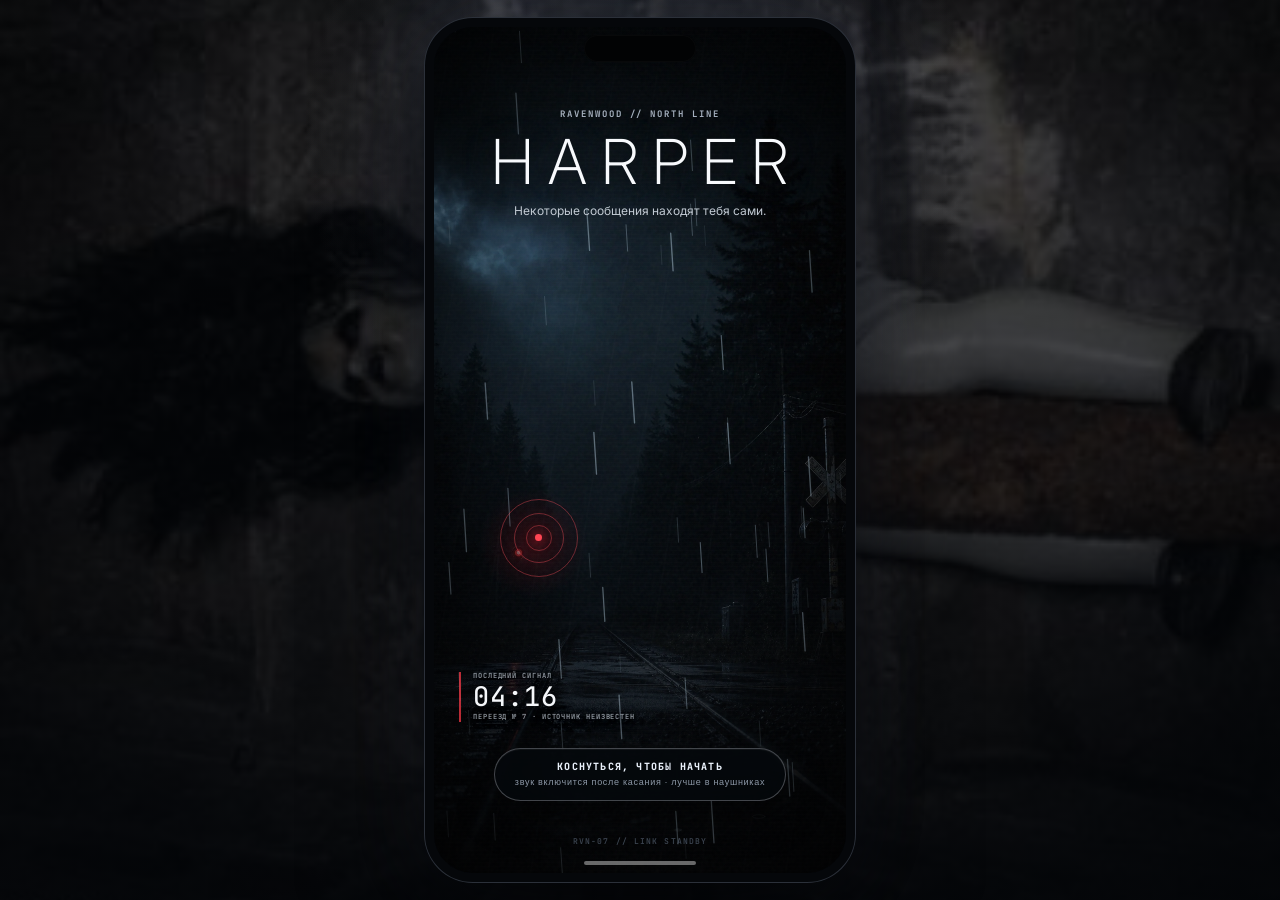
==== index.html @ 00c95c2e "Move police interview into chat" ====
﻿<!DOCTYPE html>
<html lang="ru">
<head>
    <meta charset="UTF-8">
    <meta name="viewport" content="width=device-width, initial-scale=1.0, maximum-scale=1.0, user-scalable=no, viewport-fit=cover">
    <meta name="apple-mobile-web-app-capable" content="yes">
    <meta name="apple-mobile-web-app-status-bar-style" content="black-translucent">
    <meta name="apple-mobile-web-app-title" content="HARPER">
    <meta name="theme-color" content="#0a0a0f">
    <meta name="description" content="HARPER — телефонный детективный триллер о номере пропавшей девушки, закрытой компании друзей и городе, где слухи расходятся быстрее фактов.">
    <title>HARPER</title>
    <link rel="icon" type="image/svg+xml" href="src/assets/icons/lucide/message-circle.svg">
    <link rel="manifest" href="manifest.webmanifest?v=123">
    <link rel="preconnect" href="https://fonts.googleapis.com">
    <link rel="preconnect" href="https://fonts.gstatic.com" crossorigin>
    <link href="https://fonts.googleapis.com/css2?family=Inter:wght@300;400;500;600;700;800;900&family=JetBrains+Mono:wght@400;700&display=swap" rel="stylesheet">
    <link rel="stylesheet" href="index.css?v=144">
</head>
<body>
    <div id="app">
        <!-- Phone frame -->
        <div id="phone-frame">
            <!-- Status bar -->
            <div id="status-bar">
                <span id="status-time">21:37</span>
                <div id="status-icons">
                    <img class="status-icon" src="src/assets/icons/lucide/wifi.svg" alt="" aria-hidden="true" />
                    <img class="status-icon" src="src/assets/icons/lucide/battery-medium.svg" alt="" aria-hidden="true" />
                    <span id="status-battery">87%</span>
                </div>
            </div>

            <!-- Screen container -->
            <div id="screen-container">
                <!-- Screens will be dynamically injected here -->
            </div>

            <!-- Notification toast -->
            <div id="notification-toast" class="hidden">
                <div class="notif-icon" aria-hidden="true"><img src="src/assets/icons/lucide/message-circle.svg" alt="" /></div>
                <div class="notif-content">
                    <div class="notif-title"></div>
                    <div class="notif-text"></div>
                </div>
            </div>
        </div>
    </div>

    <!-- Glitch overlay -->
    <div id="glitch-overlay" class="hidden"></div>

    <script>
        window.setTimeout(function () {
            var container = document.getElementById('screen-container');
            if (!container || document.documentElement.dataset.harperReady === 'true' || container.children.length > 0) return;

            container.innerHTML = '<div class="boot-error"><div class="boot-error-card"><div class="boot-error-mark">!</div><strong>Игра не запустилась</strong><p>Не открывай index.html двойным кликом. Запусти файл START_GAME.cmd — он откроет игру правильно.</p></div></div>';
        }, 3500);
    </script>
    <script type="module" src="main.js?v=149"></script>
</body>
</html>
---- index.css ----
/* ============================================
   AMNESIA — Design System & Global Styles
   ============================================ */

/* --- CSS Custom Properties (Design Tokens) --- */
:root {
    /* Core Colors */
    --bg-primary: #050608;
    --bg-secondary: #0b0d10;
    --bg-tertiary: #12161b;
    --bg-card: #15191f;
    --bg-card-hover: #1d242c;
    --bg-input: #101419;

    /* Text */
    --text-primary: #e8e8f0;
    --text-secondary: #9aa3ad;
    --text-muted: #5f6873;
    --text-accent: #d4dae0;

    /* Accent Colors */
    --accent-blue: #2f8cff;
    --accent-blue-dim: #1f5fae;
    --accent-purple: #7c6df2;
    --accent-purple-dim: #5147a3;
    --accent-red: #e04545;
    --accent-red-dim: #9e2727;
    --accent-green: #1fbf75;
    --accent-amber: #d9a441;
    --accent-cyan: #1ea7a3;

    /* Message Bubbles */
    --bubble-incoming: #1a2027;
    --bubble-outgoing: #1e5aa8;
    --bubble-system: rgba(255,255,255,0.04);

    /* Shadows & Effects */
    --shadow-sm: 0 2px 8px rgba(0,0,0,0.3);
    --shadow-md: 0 4px 16px rgba(0,0,0,0.4);
    --shadow-lg: 0 8px 32px rgba(0,0,0,0.5);
    --shadow-glow-blue: 0 0 20px rgba(74,158,255,0.15);
    --shadow-glow-red: 0 0 20px rgba(239,68,68,0.2);
    --shadow-glow-purple: 0 0 20px rgba(139,92,246,0.15);

    /* Borders */
    --border-subtle: rgba(255,255,255,0.06);
    --border-medium: rgba(255,255,255,0.1);
    --border-accent: rgba(74,158,255,0.3);

    /* Radii */
    --radius-xs: 6px;
    --radius-sm: 10px;
    --radius-md: 14px;
    --radius-lg: 20px;
    --radius-xl: 28px;
    --radius-full: 50%;

    /* Typography */
    --font-main: 'Inter', -apple-system, BlinkMacSystemFont, sans-serif;
    --font-mono: 'JetBrains Mono', monospace;

    /* Spacing */
    --space-xs: 4px;
    --space-sm: 8px;
    --space-md: 12px;
    --space-lg: 16px;
    --space-xl: 24px;
    --space-2xl: 32px;
    --space-3xl: 48px;

    /* Transitions */
    --ease-out: cubic-bezier(0.16, 1, 0.3, 1);
    --ease-in-out: cubic-bezier(0.45, 0, 0.55, 1);
    --ease-spring: cubic-bezier(0.34, 1.56, 0.64, 1);
    --duration-fast: 150ms;
    --duration-normal: 250ms;
    --duration-slow: 400ms;

    /* Z-index layers */
    --z-base: 1;
    --z-dropdown: 10;
    --z-sticky: 20;
    --z-overlay: 50;
    --z-modal: 100;
    --z-notification: 200;
    --z-glitch: 999;
}

/* RavenFeed — living city feed */
.ravenfeed-app { background:#070a10; color:#edf2f8; min-height:100%; }
.rf-header { position:sticky; top:0; z-index:8; display:flex; align-items:center; gap:12px; min-height:104px; padding:42px 16px 12px; background:rgba(7,10,16,.94); backdrop-filter:blur(20px); border-bottom:1px solid #1b2230; }
.rf-round { width:42px; height:42px; display:grid; place-items:center; border:1px solid #252e3d; border-radius:50%; background:#111722; padding:11px; }
.rf-round img { width:100%; height:100%; }
.rf-brand { flex:1; display:flex; flex-direction:column; line-height:1.08; }
.rf-brand strong { font-size:22px; letter-spacing:-.5px; color:#f5f7fb; }
.rf-brand span { margin-top:4px; font-size:11px; color:#778296; letter-spacing:.08em; text-transform:uppercase; }
.rf-tabs { position:sticky; top:104px; z-index:7; display:grid; grid-template-columns:repeat(3,1fr); background:#080c13; border-bottom:1px solid #1b2230; }
.rf-tabs button { position:relative; padding:14px 6px 13px; border:0; background:transparent; color:#707b8d; font:700 12px/1 inherit; }
.rf-tabs button.active { color:#f0f4fa; }
.rf-tabs button.active::after { content:""; position:absolute; left:22%; right:22%; bottom:0; height:2px; border-radius:2px; background:#668cff; box-shadow:0 0 14px rgba(102,140,255,.6); }
.rf-feed { display:block!important; padding:0 0 38px!important; background:#070a10!important; }
.rf-post { margin:0!important; padding:17px 0 18px!important; border:0!important; border-bottom:1px solid #19202c!important; border-radius:0!important; background:#0a0e15!important; box-shadow:none!important; overflow:hidden; animation:rfPostIn .42s cubic-bezier(.2,.75,.25,1) both; }
.rf-post.is-danger { background:linear-gradient(180deg,rgba(76,15,25,.34),#0a0e15 110px)!important; border-top:1px solid rgba(255,66,91,.42)!important; }
.rf-post-head { padding:0 17px!important; display:grid!important; grid-template-columns:44px 1fr 34px; align-items:center; gap:11px!important; }
.rf-post-head .social-avatar { width:44px!important; height:44px!important; margin:0; padding:0; border:1px solid #344158; border-radius:50%; overflow:hidden; background:#151c27; color:#fff; font-weight:800; }
.rf-post-head .social-avatar img { width:100%; height:100%; object-fit:cover; }
.rf-post-head strong { display:block; color:#eff3f9!important; font-size:14px!important; }
.rf-post-head small { display:block; margin-top:3px; color:#758196!important; font-size:11px!important; }
.rf-more { width:34px; height:34px; padding:8px; border:0; border-radius:50%; background:transparent; opacity:.65; }
.rf-copy { margin:13px 17px 14px!important; color:#d9dfe9!important; font-size:14px!important; font-weight:520!important; line-height:1.48!important; }
.rf-media { position:relative; width:100%; aspect-ratio:4/3; background:linear-gradient(135deg,#121925,#080b10); overflow:hidden; }
.rf-media>img { display:block; width:100%; height:100%; object-fit:cover; }
.rf-media.missing .rf-photo-fallback,.rf-media:not(:has(>img)) .rf-photo-fallback { display:flex; }
.rf-photo-fallback { position:absolute; inset:0; display:none; flex-direction:column; align-items:center; justify-content:center; gap:13px; color:#78859a; font:700 11px/1 inherit; letter-spacing:.08em; }
.rf-photo-fallback img { width:58px; filter:invert(1); opacity:.25; }
.rf-player-media { aspect-ratio:1/1; border-top:1px solid rgba(255,81,101,.2); border-bottom:1px solid rgba(255,81,101,.2); }
.rf-player-media::after { content:"ПОЛУЧЕНО С УСТРОЙСТВА"; position:absolute; left:12px; bottom:12px; padding:7px 9px; border-radius:5px; background:rgba(7,9,13,.78); color:#ff7386; font:800 9px/1 inherit; letter-spacing:.12em; }
.rf-actions { display:flex; align-items:center; gap:18px; padding:13px 17px 5px; color:#8390a4; }
.rf-actions button,.rf-actions span { display:flex; align-items:center; gap:6px; min-width:28px; border:0; padding:0; background:transparent; color:inherit; font-size:11px; }
.rf-actions img { width:20px; height:20px; opacity:.84; }
.rf-like.liked { color:#ff536d; }
.rf-like.liked img { filter:brightness(0) saturate(100%) invert(47%) sepia(95%) saturate(2341%) hue-rotate(321deg) brightness(103%); }
.rf-comments { padding:7px 17px 0!important; display:grid; gap:11px; }
.rf-comment { display:grid; grid-template-columns:29px minmax(0,1fr); gap:9px; align-items:start; font-size:12px; line-height:1.38; color:#b8c0cd; }
.rf-comment-avatar { width:29px; height:29px; overflow:hidden; display:grid; place-items:center; border:1px solid #283244; border-radius:50%; padding:0; background:#151d29; color:#dbe5f7; font:800 11px/1 inherit; }
.rf-comment-avatar img { width:100%; height:100%; display:block; object-fit:cover; }
.rf-comment p { min-width:0; margin:1px 0 0; }
.rf-comment-author { margin:0 6px 0 0; border:0; padding:0; background:transparent; color:#91a9e9; font:800 12px/1.38 inherit; text-align:left; }
.rf-comment span { overflow-wrap:anywhere; }
.rf-people { padding:23px 16px 40px; }
.rf-people h2 { margin:0; font-size:22px; }
.rf-people>p { margin:7px 0 20px; color:#778397; font-size:12px; }
.rf-people-grid { display:grid; grid-template-columns:repeat(2,minmax(0,1fr)); gap:10px; }
.rf-people-grid>button { display:grid; grid-template-columns:50px 1fr; grid-template-rows:auto auto; gap:3px 10px; min-width:0; padding:12px; border:1px solid #202939; border-radius:16px; background:#0f151f; text-align:left; }
.rf-people-grid>button>span { grid-row:1/3; width:50px; height:50px; border-radius:50%; overflow:hidden; background:#1a2230; color:#fff; display:grid; place-items:center; font-weight:800; }
.rf-people-grid img { width:100%; height:100%; object-fit:cover; }
.rf-people-grid strong { align-self:end; overflow:hidden; text-overflow:ellipsis; white-space:nowrap; color:#eef2f8; font-size:12px; }
.rf-people-grid small { overflow:hidden; text-overflow:ellipsis; color:#758197; font-size:10px; }
.rf-people-grid.pulse { animation:rfPulse .45s ease; }
.rf-profile { min-height:100%; background:#070a10; color:#edf2f8; animation:rfPostIn .3s ease both; }
.rf-profile>header { position:sticky; top:0; z-index:3; display:flex; align-items:center; gap:12px; padding:12px 16px; background:rgba(7,10,16,.92); border-bottom:1px solid #1c2431; backdrop-filter:blur(18px); }
.rf-profile-hero { height:235px; background:#101621; overflow:hidden; }
.rf-profile-hero img { width:100%; height:100%; object-fit:cover; }
.rf-profile-card { position:relative; margin-top:-34px; padding:0 18px 20px; background:linear-gradient(180deg,transparent 0,#070a10 35px); }
.rf-profile-avatar { width:76px; height:76px; border:4px solid #070a10; border-radius:50%; background:#151d29; overflow:hidden; display:grid; place-items:center; }
.rf-profile-avatar img { width:100%; height:100%; object-fit:cover; }
.rf-profile-card h1 { margin:8px 0 2px; font-size:24px; }
.rf-profile-card>span { color:#7f8ba0; font-size:12px; }
.rf-profile-card p { margin:13px 0; color:#c5ccd7; line-height:1.45; font-size:13px; }
.rf-profile-card>div:last-child { color:#8290a4; font-size:11px; word-spacing:4px; }
.rf-profile-card b { color:#eef2f8; }
.rf-profile-grid { display:grid; grid-template-columns:repeat(3,1fr); gap:2px; border-top:1px solid #1b2330; }
.rf-profile-grid button { aspect-ratio:1/1; border:0; padding:0; background:#111721; overflow:hidden; }
.rf-profile-grid img { width:100%; height:100%; object-fit:cover; }
.phone-app-icon-social { background:linear-gradient(145deg,#171d2a,#0c1018)!important; border:1px solid #36435b!important; }
.phone-app-icon-social>img { opacity:1; filter:brightness(0) invert(1); }
@keyframes rfPostIn { from { opacity:0; transform:translateY(10px); } to { opacity:1; transform:none; } }
@keyframes rfPulse { 50% { transform:scale(.985); opacity:.75; } }

/* --- Reset & Base --- */
*, *::before, *::after {
    margin: 0;
    padding: 0;
    box-sizing: border-box;
}

html, body {
    width: 100%;
    height: 100%;
    overflow: hidden;
    font-family: var(--font-main);
    font-size: 15px;
    line-height: 1.5;
    color: var(--text-primary);
    background: #08080c;
    -webkit-font-smoothing: antialiased;
    -moz-osx-font-smoothing: grayscale;
    -webkit-tap-highlight-color: transparent;
    user-select: none;
    -webkit-user-select: none;
}

/* --- App Container --- */
#app {
    width: 100%;
    height: 100%;
    display: flex;
    align-items: center;
    justify-content: center;
    background:
        linear-gradient(180deg, rgba(2, 4, 6, 0.56), rgba(2, 3, 5, 0.92)),
        url("src/assets/hospital_room_dark.jpg") center/cover no-repeat;
    position: relative;
}

#app::before {
    content: '';
    position: absolute;
    inset: 0;
    background:
        linear-gradient(90deg, rgba(255,255,255,0.02) 1px, transparent 1px),
        linear-gradient(180deg, rgba(255,255,255,0.015) 1px, transparent 1px);
    background-size: 46px 46px;
    opacity: 0.35;
    pointer-events: none;
}

/* --- Phone Frame --- */
#phone-frame {
    width: 100%;
    height: 100%;
    max-width: 400px;
    max-height: 850px;
    background: #020304;
    position: relative;
    overflow: hidden;
    display: flex;
    flex-direction: column;
}

@media (min-width: 500px) {
    #phone-frame {
        border-radius: 44px;
        border: 12px solid #000;
        box-shadow: 
            0 0 0 2px #2a2a35,
            inset 0 0 0 1px rgba(255,255,255,0.1),
            0 30px 60px -10px rgba(0,0,0,0.8),
            0 50px 100px -20px rgba(0,0,0,0.6),
            0 0 55px rgba(31, 191, 117, 0.08);
        margin: 20px;
    }

    /* iPhone Notch */
    #phone-frame::before {
        content: '';
        position: absolute;
        top: 0;
        left: 50%;
        transform: translateX(-50%);
        width: 160px;
        height: 30px;
        background: #000;
        border-bottom-left-radius: 20px;
        border-bottom-right-radius: 20px;
        z-index: 1000;
    }

    /* Home Indicator */
    #phone-frame::after {
        content: '';
        position: absolute;
        bottom: 8px;
        left: 50%;
        transform: translateX(-50%);
        width: 130px;
        height: 5px;
        background: rgba(255,255,255,0.4);
        border-radius: 10px;
        z-index: 1000;
    }
}

/* --- Status Bar --- */
#status-bar {
    display: flex;
    align-items: center;
    justify-content: space-between;
    padding: 14px 28px 0;
    font-size: 14px;
    font-weight: 600;
    color: #fff;
    background: transparent;
    position: absolute;
    top: 0;
    left: 0;
    width: 100%;
    height: 44px;
    z-index: 2000; /* above notch */
}

#status-icons {
    display: flex;
    align-items: center;
    gap: 6px;
}

.status-icon {
    opacity: 0.85;
}

#status-battery {
    font-size: 12px;
    font-weight: 500;
    opacity: 0.85;
}

/* --- Screen Container --- */
#screen-container {
    flex: 1;
    position: relative;
    overflow: hidden;
}

/* --- Screen base class --- */
.screen {
    position: absolute;
    top: 0;
    left: 0;
    width: 100%;
    height: 100%;
    display: flex;
    flex-direction: column;
    opacity: 0;
    transform: translateX(20px);
    transition: opacity var(--duration-normal) var(--ease-out),
                transform var(--duration-normal) var(--ease-out);
    pointer-events: none;
    overflow: hidden;
}

.screen.active {
    opacity: 1;
    transform: translateX(0);
    pointer-events: auto;
}

.screen.exit-left {
    opacity: 0;
    transform: translateX(-40px);
}

/* ============================================
   LOCK SCREEN
   ============================================ */
.lock-screen {
    background: var(--bg-primary);
    align-items: center;
    justify-content: center;
    cursor: pointer;
}

.lock-time {
    font-size: 72px;
    font-weight: 200;
    letter-spacing: -3px;
    color: var(--text-primary);
    line-height: 1;
    text-shadow: 0 0 40px rgba(74,158,255,0.1);
}

.lock-date {
    font-size: 16px;
    font-weight: 400;
    color: var(--text-secondary);
    margin-top: var(--space-sm);
}

.lock-notifications {
    margin-top: var(--space-3xl);
    width: 85%;
    display: flex;
    flex-direction: column;
    gap: var(--space-md);
}

.lock-notif {
    background: rgba(255,255,255,0.06);
    backdrop-filter: blur(20px);
    -webkit-backdrop-filter: blur(20px);
    border-radius: var(--radius-md);
    padding: var(--space-md) var(--space-lg);
    border: 1px solid var(--border-subtle);
    animation: slideUp 0.5s var(--ease-spring) both;
}

.lock-notif-header {
    display: flex;
    align-items: center;
    gap: var(--space-sm);
    margin-bottom: var(--space-xs);
}

.lock-notif-app {
    font-size: 11px;
    font-weight: 600;
    text-transform: uppercase;
    letter-spacing: 0.5px;
    color: var(--accent-blue);
}

.lock-notif-time {
    font-size: 11px;
    color: var(--text-muted);
}

.lock-notif-title {
    font-size: 14px;
    font-weight: 600;
    color: var(--text-primary);
}

.lock-notif-body {
    font-size: 13px;
    color: var(--text-secondary);
    margin-top: 2px;
    display: -webkit-box;
    -webkit-line-clamp: 2;
    -webkit-box-orient: vertical;
    overflow: hidden;
}

.lock-swipe-hint {
    position: absolute;
    bottom: 40px;
    left: 0;
    right: 0;
    text-align: center;
    font-size: 13px;
    color: var(--text-muted);
    animation: pulse 2s ease-in-out infinite;
}

/* ============================================
   NAME INPUT SCREEN
   ============================================ */
.name-screen {
    background: var(--bg-primary);
    align-items: center;
    justify-content: center;
    padding: var(--space-xl);
}

.name-screen-content {
    width: 100%;
    max-width: 320px;
    text-align: center;
}

.name-screen-icon {
    width: 80px;
    height: 80px;
    border-radius: var(--radius-full);
    background: linear-gradient(135deg, var(--accent-blue), var(--accent-purple));
    display: flex;
    align-items: center;
    justify-content: center;
    font-size: 36px;
    margin: 0 auto var(--space-xl);
    box-shadow: var(--shadow-glow-blue);
    animation: floatGlow 3s ease-in-out infinite;
}

.name-screen-title {
    font-size: 22px;
    font-weight: 700;
    color: var(--text-primary);
    margin-bottom: var(--space-sm);
}

.name-screen-subtitle {
    font-size: 14px;
    color: var(--text-secondary);
    margin-bottom: var(--space-2xl);
    line-height: 1.6;
}

.name-input-wrapper {
    position: relative;
    margin-bottom: var(--space-xl);
}

.name-input {
    width: 100%;
    padding: 16px 20px;
    background: var(--bg-input);
    border: 2px solid var(--border-medium);
    border-radius: var(--radius-md);
    color: var(--text-primary);
    font-family: var(--font-main);
    font-size: 17px;
    font-weight: 500;
    text-align: center;
    outline: none;
    transition: border-color var(--duration-normal) var(--ease-out),
                box-shadow var(--duration-normal) var(--ease-out);
}

.name-input:focus {
    border-color: var(--accent-blue);
    box-shadow: var(--shadow-glow-blue);
}

.name-input::placeholder {
    color: var(--text-muted);
    font-weight: 400;
}

.name-submit-btn {
    width: 100%;
    padding: 16px;
    background: linear-gradient(135deg, var(--accent-blue), var(--accent-purple));
    border: none;
    border-radius: var(--radius-md);
    color: #fff;
    font-family: var(--font-main);
    font-size: 16px;
    font-weight: 600;
    cursor: pointer;
    transition: transform var(--duration-fast) var(--ease-out),
                box-shadow var(--duration-normal) var(--ease-out);
    box-shadow: var(--shadow-md);
}

.name-submit-btn:hover {
    transform: translateY(-2px);
    box-shadow: var(--shadow-lg), var(--shadow-glow-blue);
}

.name-submit-btn:active {
    transform: translateY(0);
}

.name-submit-btn:disabled {
    opacity: 0.4;
    cursor: not-allowed;
    transform: none;
}

/* ============================================
   HOME SCREEN
   ============================================ */
.home-screen {
    background: var(--bg-primary);
    padding: 0;
}

.home-greeting {
    font-size: 26px;
    font-weight: 700;
    color: var(--text-primary);
    margin-bottom: var(--space-xs);
    padding: 0 var(--space-sm);
}

.home-date-display {
    font-size: 13px;
    color: var(--text-muted);
    padding: 0 var(--space-sm);
    margin-bottom: var(--space-2xl);
}

.home-shell {
    height: 100%;
    width: 100%;
    display: flex;
    flex-direction: column;
    position: relative;
    overflow: hidden;
    background:
        linear-gradient(145deg, #07161a 0%, #171325 38%, #211227 62%, #061012 100%);
}

.home-shell::before {
    content: '';
    position: absolute;
    inset: 0;
    background:
        linear-gradient(115deg, transparent 0%, rgba(31, 167, 163, 0.18) 24%, transparent 42%),
        linear-gradient(65deg, transparent 16%, rgba(124, 109, 242, 0.18) 46%, transparent 68%),
        linear-gradient(180deg, rgba(255,255,255,0.06), rgba(0,0,0,0.44));
    opacity: 0.72;
    pointer-events: none;
}

.home-shell::after {
    content: '';
    position: absolute;
    inset: 0;
    background: linear-gradient(90deg, rgba(255,255,255,0.035), transparent 16%, transparent 84%, rgba(0,0,0,0.28));
    pointer-events: none;
}

.home-top-spacer {
    height: 146px;
    flex: 0 0 auto;
    position: relative;
    z-index: 1;
}

/* iOS Styles */
.ios-status-bar {
    display: flex;
    justify-content: space-between;
    align-items: center;
    padding: 12px 24px;
    color: #fff;
    font-weight: 600;
    font-size: 14px;
    z-index: 100;
}

.ios-dock {
    display: flex;
    justify-content: space-around;
    align-items: center;
    background: rgba(255, 255, 255, 0.25);
    backdrop-filter: blur(20px);
    -webkit-backdrop-filter: blur(20px);
    margin: auto 16px 24px;
    border-radius: 32px;
    padding: 16px;
    box-shadow: 0 4px 30px rgba(0, 0, 0, 0.1);
    border: 1px solid rgba(255, 255, 255, 0.1);
}

.ios-dock .app-icon-wrapper {
    gap: 0;
}

.ios-dock .app-icon-label {
    display: none;
}

.home-apps-grid {
    display: grid;
    grid-template-columns: repeat(4, minmax(0, 1fr));
    column-gap: 10px;
    row-gap: 22px;
    padding: 0 14px;
    flex-shrink: 0;
    position: relative;
    z-index: 1;
}

.phone-app {
    display: flex;
    flex-direction: column;
    align-items: center;
    justify-content: flex-start;
    gap: 7px;
    min-width: 0;
    min-height: 83px;
    padding: 0;
    border: 0;
    background: transparent;
    color: #fff;
    font-family: var(--font-main);
    cursor: pointer;
    transition: transform var(--duration-fast) var(--ease-spring);
}

.phone-app:active {
    transform: scale(0.92);
}

.phone-app-muted {
    cursor: default;
}

.phone-app-muted:active {
    transform: none;
}

.phone-app-icon {
    width: 58px;
    height: 58px;
    border-radius: 16px;
    display: flex;
    align-items: center;
    justify-content: center;
    position: relative;
    box-shadow:
        0 12px 24px rgba(0,0,0,0.32),
        inset 0 1px 0 rgba(255,255,255,0.24),
        inset 0 -1px 0 rgba(0,0,0,0.18);
    transition: transform 0.2s;
    overflow: visible;
}

.phone-app-icon svg {
    width: 38px;
    height: 38px;
    display: block;
    filter: drop-shadow(0 2px 3px rgba(0,0,0,0.16));
}

.phone-app-icon-messenger {
    background: linear-gradient(145deg, #1fbf75 0%, #0d7d69 100%);
}

.phone-app-icon-contacts {
    background: linear-gradient(145deg, #7c6df2 0%, #39427a 100%);
}

.phone-app-icon-notes {
    background: linear-gradient(145deg, #f4c84f 0%, #9b7226 100%);
}

.phone-app-icon-gallery {
    background: linear-gradient(145deg, #2f8cff 0%, #1ea7a3 48%, #7c6df2 100%);
}

.phone-app-icon-calendar {
    background: linear-gradient(145deg, #f4f5f8 0%, #cfd5df 100%);
}

.phone-app-icon-weather {
    background: linear-gradient(145deg, #4aa7ff 0%, #2450a8 100%);
}

.phone-app-icon-clock {
    background: linear-gradient(145deg, #0c0d11 0%, #2a3039 100%);
}

.phone-app-icon-settings {
    background: linear-gradient(145deg, #59616d 0%, #252b34 100%);
}

.phone-app-icon-map {
    background: linear-gradient(145deg, #26a269 0%, #155e75 100%);
}

.phone-app-icon-clues {
    background: linear-gradient(145deg, #f97316 0%, #7f1d1d 100%);
}

.phone-app-icon-browser {
    background: linear-gradient(145deg, #38bdf8 0%, #1d4ed8 100%);
}

.phone-app-icon-social {
    background: linear-gradient(145deg, #ec4899 0%, #7c3aed 100%);
}

.phone-app-icon-liza-phone {
    background: linear-gradient(145deg, #fb7185 0%, #111827 100%);
}

.phone-app-label {
    width: 100%;
    min-width: 0;
    color: #fff;
    font-size: 11px;
    line-height: 1.15;
    font-weight: 650;
    letter-spacing: 0;
    text-align: center;
    text-shadow: 0 1px 4px rgba(0,0,0,0.85);
    white-space: nowrap;
    overflow: hidden;
    text-overflow: ellipsis;
}

.phone-app-badge {
    position: absolute;
    top: -7px;
    right: -7px;
    min-width: 20px;
    height: 20px;
    padding: 0 6px;
    border-radius: 999px;
    background: linear-gradient(180deg, #ff4a4a, #d91f2f);
    color: #fff;
    border: 2px solid rgba(7, 9, 12, 0.92);
    box-shadow: 0 4px 10px rgba(0,0,0,0.34);
    display: flex;
    align-items: center;
    justify-content: center;
    font-size: 11px;
    line-height: 1;
    font-weight: 800;
    font-family: var(--font-main);
    animation: badgePulse 2s ease-in-out infinite;
}

.home-bottom-hint {
    flex: 1;
    min-height: 22px;
    position: relative;
    z-index: 1;
}

.app-icon-wrapper {
    display: flex;
    flex-direction: column;
    align-items: center;
    gap: 8px;
    cursor: pointer;
    transition: transform var(--duration-fast) var(--ease-spring);
}

.app-icon-wrapper:active {
    transform: scale(0.92);
}

.app-icon {
    width: 62px;
    height: 62px;
    border-radius: 22.5%; /* squircle */
    display: flex;
    align-items: center;
    justify-content: center;
    font-size: 32px;
    position: relative;
    box-shadow: 0 2px 10px rgba(0,0,0,0.15);
    transition: transform 0.2s;
    overflow: hidden;
    background: #fff;
}

.app-icon img {
    width: 100%;
    height: 100%;
    border-radius: 22.5%;
    object-fit: cover;
    transform: scale(1.1); /* scale down slightly to not crop too much */
}

.app-label {
    font-size: 11px;
    color: #fff;
    font-weight: 500;
    margin-top: 4px;
    text-shadow: 0 1px 2px rgba(0,0,0,0.5);
    white-space: nowrap;
}

.app-icon:hover {
    box-shadow: 0 6px 16px rgba(0,0,0,0.4), inset 0 1px 1px rgba(255,255,255,0.3);
    transform: translateY(-2px);
}

.app-icon.messenger {
    background: linear-gradient(135deg, #00c6ff, #0072ff);
}

.app-icon.gallery {
    background: linear-gradient(135deg, #fceabb, #f8b500);
}

.app-icon.notes {
    background: linear-gradient(135deg, #fdfbfb, #ebedee);
    color: #333;
}

.app-icon.contacts {
    background: linear-gradient(135deg, #d4fc79, #96e6a1);
}

.app-badge {
    position: absolute;
    top: -6px;
    right: -6px;
    min-width: 24px;
    height: 24px;
    background: #ff3b30;
    border-radius: 50%;
    font-size: 13px;
    font-weight: 600;
    color: #fff;
    display: flex;
    align-items: center;
    justify-content: center;
    padding: 0 6px;
    border: 2px solid rgba(255,255,255,0.2);
    box-shadow: 0 2px 5px rgba(0,0,0,0.5);
    animation: badgePulse 2s ease-in-out infinite;
}

.app-icon-label {
    font-size: 12px;
    font-weight: 500;
    color: #fff;
    text-shadow: 0 1px 2px rgba(0,0,0,0.8);
}

/* ============================================
   MESSENGER — CHAT LIST
   ============================================ */
.messenger-screen {
    background: var(--bg-primary);
}

.messenger-header {
    display: flex;
    align-items: center;
    justify-content: space-between;
    padding: var(--space-lg) var(--space-xl);
    border-bottom: 1px solid var(--border-subtle);
    flex-shrink: 0;
}

.messenger-title {
    font-size: 22px;
    font-weight: 700;
}

.messenger-back-btn {
    width: 36px;
    height: 36px;
    border: none;
    background: rgba(255,255,255,0.06);
    border-radius: var(--radius-full);
    color: var(--text-primary);
    font-size: 18px;
    cursor: pointer;
    display: flex;
    align-items: center;
    justify-content: center;
    transition: background var(--duration-fast);
}

.messenger-back-btn:hover {
    background: rgba(255,255,255,0.1);
}

.chat-list {
    flex: 1;
    overflow-y: auto;
    padding: var(--space-sm) 0;
    -webkit-overflow-scrolling: touch;
}

.chat-list-item {
    display: flex;
    align-items: center;
    gap: var(--space-md);
    padding: var(--space-md) var(--space-xl);
    cursor: pointer;
    transition: background var(--duration-fast);
    position: relative;
}

.chat-list-item:hover {
    background: rgba(255,255,255,0.03);
}

.chat-list-item:active {
    background: rgba(255,255,255,0.06);
}

.chat-list-item.unread {
    background: rgba(74,158,255,0.04);
}

.chat-avatar {
    width: 50px;
    height: 50px;
    border-radius: var(--radius-full);
    display: flex;
    align-items: center;
    justify-content: center;
    font-size: 20px;
    font-weight: 700;
    color: #fff;
    flex-shrink: 0;
    position: relative;
}

.chat-avatar.group {
    font-size: 22px;
}

.chat-avatar-online {
    position: absolute;
    bottom: 1px;
    right: 1px;
    width: 12px;
    height: 12px;
    background: var(--accent-green);
    border-radius: var(--radius-full);
    border: 2px solid var(--bg-primary);
}

.chat-info {
    flex: 1;
    min-width: 0;
}

.chat-info-top {
    display: flex;
    align-items: center;
    justify-content: space-between;
    margin-bottom: 2px;
}

.chat-name {
    font-size: 15px;
    font-weight: 600;
    color: var(--text-primary);
}

.chat-time {
    font-size: 12px;
    color: var(--text-muted);
    flex-shrink: 0;
}

.chat-preview {
    font-size: 13px;
    color: var(--text-secondary);
    white-space: nowrap;
    overflow: hidden;
    text-overflow: ellipsis;
}

.chat-unread-badge {
    min-width: 22px;
    height: 22px;
    background: var(--accent-blue);
    border-radius: var(--radius-full);
    font-size: 12px;
    font-weight: 700;
    color: #fff;
    display: flex;
    align-items: center;
    justify-content: center;
    padding: 0 6px;
    flex-shrink: 0;
}

/* ============================================
   MESSENGER — CHAT VIEW
   ============================================ */
.chat-screen {
    background: var(--bg-secondary);
}

.chat-header {
    display: flex;
    align-items: center;
    gap: var(--space-md);
    padding: 40px var(--space-lg) var(--space-md) var(--space-lg);
    background: rgba(5, 6, 8, 0.88);
    backdrop-filter: blur(18px);
    -webkit-backdrop-filter: blur(18px);
    border-bottom: 1px solid var(--border-subtle);
    flex-shrink: 0;
    position: relative;
    z-index: 10;
}

.chat-header-back {
    width: 32px;
    height: 32px;
    border: none;
    background: none;
    color: var(--accent-blue);
    font-size: 20px;
    cursor: pointer;
    display: flex;
    align-items: center;
    justify-content: center;
    padding: 0;
    flex-shrink: 0;
}

.chat-header-avatar {
    width: 38px;
    height: 38px;
    border-radius: var(--radius-full);
    display: flex;
    align-items: center;
    justify-content: center;
    font-size: 16px;
    font-weight: 700;
    color: #fff;
    flex-shrink: 0;
}

.chat-header-info {
    flex: 1;
    min-width: 0;
}

.chat-header-name {
    font-size: 15px;
    font-weight: 600;
    color: var(--text-primary);
}

.chat-header-status {
    font-size: 12px;
    color: var(--text-secondary);
}

.chat-header-status.online {
    color: var(--accent-green);
}

.chat-messages {
    flex: 1;
    overflow-y: auto;
    padding: var(--space-lg) var(--space-md);
    display: flex;
    flex-direction: column;
    gap: 6px;
    -webkit-overflow-scrolling: touch;
    background:
        linear-gradient(180deg, rgba(13, 18, 22, 0.94), rgba(4, 5, 7, 0.98)),
        radial-gradient(circle at 12% 6%, rgba(31, 191, 117, 0.05), transparent 30%);
}

/* Message bubbles */
.message-wrapper {
    display: flex;
    align-items: flex-end;
    gap: var(--space-sm);
    max-width: 86%;
    animation: messageAppear 0.35s var(--ease-spring) both;
}

.message-wrapper.incoming {
    align-self: flex-start;
}

.message-wrapper.outgoing {
    align-self: flex-end;
    flex-direction: row-reverse;
}

.message-avatar-small {
    width: 26px;
    height: 26px;
    border-radius: var(--radius-full);
    display: flex;
    align-items: center;
    justify-content: center;
    font-size: 11px;
    font-weight: 700;
    color: #fff;
    flex-shrink: 0;
}

.message-bubble {
    padding: 10px 13px;
    border-radius: 18px;
    position: relative;
    word-wrap: break-word;
    overflow-wrap: break-word;
    box-shadow: 0 6px 20px rgba(0,0,0,0.18);
}

.message-wrapper.incoming .message-bubble {
    background: var(--bubble-incoming);
    border-bottom-left-radius: 5px;
    border: 1px solid rgba(255,255,255,0.035);
}

.message-wrapper.outgoing .message-bubble {
    background: linear-gradient(180deg, #2471cf, #1e5aa8);
    border-bottom-right-radius: 5px;
}

.message-sender {
    font-size: 12px;
    font-weight: 600;
    margin-bottom: 3px;
    display: block;
}

.message-text {
    font-size: 14px;
    line-height: 1.42;
    color: var(--text-primary);
}

.message-time-inline {
    font-size: 11px;
    color: rgba(232,232,240,0.45);
    margin-top: 4px;
    text-align: right;
}

.message-image {
    width: 100%;
    display: block;
    border-radius: 10px;
    margin-top: 8px;
    max-height: 260px;
    object-fit: contain;
    background: rgba(8, 12, 20, 0.16);
    border: 1px solid rgba(255,255,255,0.08);
    cursor: zoom-in;
}

.message-video-card {
    width: min(292px, 100%);
    overflow: hidden;
    border-radius: 14px;
    background: rgba(5, 9, 16, 0.5);
    border: 1px solid rgba(255,255,255,0.08);
}

.message-video-card.vertical {
    width: min(214px, 100%);
}

.message-video {
    display: block;
    width: 100%;
    aspect-ratio: 16 / 9;
    object-fit: cover;
    background: #050912;
}

.message-video.vertical {
    aspect-ratio: 9 / 16;
    max-height: 330px;
}

.message-video-meta {
    display: flex;
    align-items: center;
    justify-content: space-between;
    gap: 10px;
    padding: 8px 10px 9px;
    color: rgba(244, 247, 255, 0.9);
    font-size: 12px;
    line-height: 1.2;
}

.message-video-meta span {
    min-width: 0;
    overflow: hidden;
    text-overflow: ellipsis;
    white-space: nowrap;
    font-weight: 850;
}

.message-video-meta strong {
    color: rgba(244, 247, 255, 0.62);
    font-size: 11px;
    font-weight: 800;
}

.message-video-analyze {
    display: none;
    width: calc(100% - 18px);
    margin: 0 9px 10px;
    border: 0;
    border-radius: 12px;
    padding: 10px 12px;
    background: rgba(255, 255, 255, 0.92);
    color: #273044;
    font: inherit;
    font-size: 12px;
    font-weight: 950;
    cursor: pointer;
}

.message-video-analyze.visible {
    display: block;
}

.message-caption {
    margin-top: 7px;
    font-size: 12px;
    line-height: 1.35;
    color: rgba(232,232,240,0.64);
}

.image-viewer-overlay {
    position: absolute;
    inset: 0;
    z-index: 90;
    display: flex;
    align-items: center;
    justify-content: center;
    padding: 24px 16px;
    background: rgba(4, 7, 13, 0.92);
    backdrop-filter: blur(12px);
    animation: fadeIn 180ms ease both;
}

.image-viewer-frame {
    width: 100%;
    max-height: 88%;
    display: flex;
    flex-direction: column;
    align-items: center;
    justify-content: center;
    gap: 12px;
}

.image-viewer-frame img {
    max-width: 100%;
    max-height: 78vh;
    object-fit: contain;
    border-radius: 16px;
    box-shadow: 0 22px 60px rgba(0, 0, 0, 0.46);
}

.image-viewer-caption {
    max-width: 92%;
    color: rgba(255,255,255,0.8);
    font-size: 13px;
    font-weight: 700;
    text-align: center;
}

.image-viewer-close {
    position: absolute;
    top: 20px;
    left: 18px;
    width: 44px;
    height: 44px;
    border: 0;
    border-radius: 50%;
    background: rgba(255,255,255,0.12);
    color: white;
    font-size: 30px;
    line-height: 1;
    display: grid;
    place-items: center;
}

.message-deleted {
    font-size: 13px;
    font-style: italic;
    color: rgba(232,232,240,0.48);
}

.message-type-deleted .message-bubble {
    background: rgba(255,255,255,0.055);
    border: 1px dashed rgba(255,255,255,0.16);
    box-shadow: none;
}

.message-voice {
    display: grid;
    grid-template-columns: 30px 1fr auto;
    align-items: center;
    gap: 9px;
    min-width: 190px;
}

.voice-play {
    width: 30px;
    height: 30px;
    border-radius: 50%;
    display: flex;
    align-items: center;
    justify-content: center;
    background: rgba(255,255,255,0.16);
    color: #fff;
    font-size: 12px;
    padding-left: 2px;
}

.voice-wave {
    display: flex;
    align-items: center;
    gap: 2px;
    height: 28px;
    overflow: hidden;
}

.voice-wave span {
    width: 3px;
    border-radius: 999px;
    background: rgba(232,232,240,0.62);
}

.voice-duration {
    font-size: 12px;
    color: rgba(232,232,240,0.58);
    font-variant-numeric: tabular-nums;
}

.message-transcript {
    margin-top: 8px;
    padding-top: 8px;
    border-top: 1px solid rgba(255,255,255,0.08);
    font-size: 12px;
    line-height: 1.42;
    color: rgba(232,232,240,0.66);
}

.message-call {
    display: flex;
    align-items: center;
    gap: 10px;
    min-width: 185px;
}

.call-icon {
    width: 32px;
    height: 32px;
    border-radius: 50%;
    display: flex;
    align-items: center;
    justify-content: center;
    background: rgba(239,68,68,0.18);
    color: #f87171;
}

.call-title,
.location-title,
.link-title {
    font-size: 14px;
    font-weight: 700;
    color: var(--text-primary);
}

.call-subtitle,
.location-subtitle,
.link-subtitle,
.location-meta,
.link-domain {
    font-size: 12px;
    line-height: 1.35;
    color: rgba(232,232,240,0.58);
}

.message-location,
.message-link {
    min-width: 210px;
}

.location-map {
    height: 90px;
    border-radius: 11px;
    margin-bottom: 9px;
    position: relative;
    overflow: hidden;
    background:
        linear-gradient(35deg, transparent 0 44%, rgba(255,255,255,0.18) 45% 47%, transparent 48% 100%),
        linear-gradient(125deg, transparent 0 54%, rgba(255,255,255,0.14) 55% 58%, transparent 59% 100%),
        radial-gradient(circle at 58% 44%, rgba(239,68,68,0.9) 0 5px, rgba(239,68,68,0.28) 6px 13px, transparent 14px),
        linear-gradient(135deg, #183025, #0d1b21 56%, #18202b);
    border: 1px solid rgba(255,255,255,0.08);
}

.location-map span {
    position: absolute;
    width: 10px;
    height: 10px;
    border-radius: 50%;
    left: 58%;
    top: 42%;
    transform: translate(-50%, -50%);
    background: #fff;
    box-shadow: 0 0 0 5px rgba(255,255,255,0.18);
}

.location-meta {
    margin-top: 4px;
    color: rgba(232,232,240,0.72);
}

.message-link {
    padding-left: 10px;
    border-left: 3px solid rgba(47,140,255,0.9);
}

.link-domain {
    margin-bottom: 5px;
    color: rgba(120,190,255,0.78);
    font-family: var(--font-mono);
}

/* System messages */
.message-system {
    text-align: center;
    font-size: 12px;
    color: var(--text-secondary);
    padding: 8px 16px;
    margin: 8px auto;
    background: rgba(255,255,255,0.045);
    border: 1px solid rgba(255,255,255,0.04);
    border-radius: 999px;
    animation: fadeIn 0.5s ease both;
}

/* Narrator messages */
.message-narrator {
    text-align: center;
    font-size: 13px;
    color: var(--text-secondary);
    font-style: italic;
    padding: 8px 22px;
    margin: 5px auto;
    max-width: 92%;
    animation: fadeIn 0.5s ease both;
}

/* Typing indicator */
.typing-indicator {
    display: flex;
    align-items: flex-end;
    gap: var(--space-sm);
    max-width: 82%;
    align-self: flex-start;
    animation: fadeIn 0.3s ease both;
}

.typing-bubble {
    background: var(--bubble-incoming);
    border-radius: var(--radius-lg);
    border-bottom-left-radius: var(--radius-xs);
    padding: 14px 18px;
    display: flex;
    gap: 4px;
    align-items: center;
}

.typing-dot {
    width: 7px;
    height: 7px;
    border-radius: var(--radius-full);
    background: var(--text-muted);
    animation: typingBounce 1.4s ease-in-out infinite;
}

.typing-dot:nth-child(2) {
    animation-delay: 0.15s;
}

.typing-dot:nth-child(3) {
    animation-delay: 0.3s;
}

/* --- Chat Input Area --- */
.chat-input-area {
    display: flex;
    align-items: center;
    padding: 10px 16px;
    background: rgba(5, 6, 8, 0.96);
    border-top: 1px solid var(--border-subtle);
    gap: 12px;
    flex-shrink: 0;
}

.chat-input-box {
    flex: 1;
    background: #11161c;
    border-radius: 24px;
    padding: 10px 16px;
    color: var(--text-muted);
    font-size: 15px;
    display: flex;
    align-items: center;
    border: 1px solid rgba(255,255,255,0.05);
}

.chat-input-attach {
    color: var(--text-muted);
    cursor: pointer;
    display: flex;
    align-items: center;
    justify-content: center;
}

.chat-input-emoji {
    color: var(--text-muted);
    cursor: pointer;
    display: flex;
    align-items: center;
    justify-content: center;
}

.chat-input-mic {
    width: 36px;
    height: 36px;
    border-radius: 50%;
    background: var(--accent-blue);
    display: flex;
    align-items: center;
    justify-content: center;
    flex-shrink: 0;
    cursor: pointer;
}

/* ============================================
   CHOICE PANEL
   ============================================ */
.choice-panel {
    padding: 14px;
    background: rgba(5, 6, 8, 0.97);
    backdrop-filter: blur(18px);
    -webkit-backdrop-filter: blur(18px);
    border-top: 1px solid var(--border-subtle);
    display: flex;
    flex-direction: column;
    gap: var(--space-sm);
    flex-shrink: 0;
    animation: choicePanelAppear 0.5s var(--ease-spring) both;
}

.choice-label {
    font-size: 12px;
    font-weight: 600;
    text-transform: uppercase;
    letter-spacing: 0.8px;
    color: var(--text-secondary);
    text-align: center;
    margin-bottom: var(--space-xs);
}

.choice-btn {
    width: 100%;
    min-height: 46px;
    padding: 12px 14px;
    background: #151b22;
    border: 1px solid rgba(255,255,255,0.08);
    border-radius: 13px;
    color: var(--text-primary);
    font-family: var(--font-main);
    font-size: 14px;
    font-weight: 500;
    cursor: pointer;
    text-align: left;
    transition: all var(--duration-fast) var(--ease-out);
    position: relative;
    overflow: hidden;
}

.choice-btn::before {
    content: '';
    position: absolute;
    left: 0;
    top: 0;
    bottom: 0;
    width: 3px;
    background: var(--accent-cyan);
    opacity: 0;
    transition: opacity var(--duration-fast);
}

.choice-btn:hover {
    background: var(--bg-card-hover);
    border-color: rgba(30, 167, 163, 0.45);
    transform: translateY(-1px);
}

.choice-btn:hover::before {
    opacity: 1;
}

.choice-btn:active {
    transform: scale(0.99);
}

.choice-btn.selected {
    background: var(--bubble-outgoing);
    border-color: var(--accent-blue);
    pointer-events: none;
}

/* ============================================
   CONTACTS SCREEN
   ============================================ */
.contacts-screen {
    background: var(--bg-primary);
}

.contacts-header {
    display: flex;
    align-items: center;
    justify-content: space-between;
    padding: 46px var(--space-xl) var(--space-md);
    border-bottom: 1px solid var(--border-subtle);
    flex-shrink: 0;
}

.contacts-title {
    font-size: 22px;
    font-weight: 700;
}

.contacts-list {
    flex: 1;
    overflow-y: auto;
    padding: var(--space-sm) 0;
}

.contact-item {
    display: flex;
    align-items: center;
    gap: var(--space-lg);
    padding: var(--space-lg) var(--space-xl);
    cursor: pointer;
    transition: background var(--duration-fast);
}

.contact-item:hover {
    background: rgba(255,255,255,0.03);
}

.contact-avatar-large {
    width: 52px;
    height: 52px;
    border-radius: var(--radius-full);
    display: flex;
    align-items: center;
    justify-content: center;
    font-size: 20px;
    font-weight: 700;
    color: #fff;
    flex-shrink: 0;
}

.contact-info {
    flex: 1;
}

.contact-name {
    font-size: 16px;
    font-weight: 600;
    color: var(--text-primary);
    margin-bottom: 2px;
}

.contact-status-text {
    font-size: 13px;
    color: var(--text-secondary);
}

.contact-loyalty-bar {
    width: 100%;
    height: 3px;
    background: rgba(255,255,255,0.06);
    border-radius: 2px;
    margin-top: var(--space-sm);
    overflow: hidden;
}

.contact-loyalty-fill {
    height: 100%;
    border-radius: 2px;
    transition: width 0.6s var(--ease-out), background 0.6s;
}

/* ============================================
   CONTACT PROFILE
   ============================================ */
.profile-screen {
    background: var(--bg-primary);
}

.profile-header-section {
    display: flex;
    flex-direction: column;
    align-items: center;
    padding: var(--space-2xl) var(--space-xl);
    position: relative;
}

.profile-back-btn {
    position: absolute;
    top: var(--space-lg);
    left: var(--space-lg);
    width: 36px;
    height: 36px;
    border: none;
    background: rgba(255,255,255,0.06);
    border-radius: var(--radius-full);
    color: var(--text-primary);
    font-size: 18px;
    cursor: pointer;
    display: flex;
    align-items: center;
    justify-content: center;
}

.profile-avatar-xl {
    width: 90px;
    height: 90px;
    border-radius: var(--radius-full);
    display: flex;
    align-items: center;
    justify-content: center;
    font-size: 36px;
    font-weight: 700;
    color: #fff;
    margin-bottom: var(--space-lg);
    box-shadow: var(--shadow-md);
}

.profile-name {
    font-size: 24px;
    font-weight: 700;
    color: var(--text-primary);
    margin-bottom: var(--space-xs);
}

.profile-status {
    font-size: 14px;
    color: var(--text-secondary);
}

.profile-loyalty-section {
    padding: var(--space-xl);
}

.profile-loyalty-label {
    display: flex;
    justify-content: space-between;
    align-items: center;
    margin-bottom: var(--space-sm);
}

.profile-loyalty-title {
    font-size: 13px;
    font-weight: 600;
    text-transform: uppercase;
    letter-spacing: 0.5px;
    color: var(--text-muted);
}

.profile-loyalty-value {
    font-size: 14px;
    font-weight: 700;
    font-family: var(--font-mono);
}

.profile-loyalty-bar-lg {
    width: 100%;
    height: 6px;
    background: rgba(255,255,255,0.06);
    border-radius: 3px;
    overflow: hidden;
}

.profile-loyalty-fill-lg {
    height: 100%;
    border-radius: 3px;
    transition: width 0.8s var(--ease-out), background 0.8s;
}

.profile-mood-text {
    padding: 12px 14px;
    background: rgba(255,255,255,0.04);
    border: 1px solid var(--border-subtle);
    border-radius: 12px;
    color: var(--text-secondary);
    font-size: 13px;
    line-height: 1.5;
}

.profile-info-section {
    padding: 0 var(--space-xl) var(--space-xl);
}

.profile-info-card {
    background: var(--bg-card);
    border-radius: var(--radius-md);
    padding: var(--space-lg);
    border: 1px solid var(--border-subtle);
}

.profile-info-item {
    padding: var(--space-md) 0;
    border-bottom: 1px solid var(--border-subtle);
}

.profile-info-item:last-child {
    border-bottom: none;
}

.profile-info-label {
    font-size: 12px;
    color: var(--text-muted);
    margin-bottom: 2px;
}

.profile-info-value {
    font-size: 14px;
    color: var(--text-primary);
    font-weight: 500;
}

/* ============================================
   GALLERY
   ============================================ */
.gallery-screen {
    background: var(--bg-primary);
}

.gallery-header {
    display: flex;
    align-items: center;
    justify-content: space-between;
    padding: 46px var(--space-xl) var(--space-md);
    border-bottom: 1px solid var(--border-subtle);
    flex-shrink: 0;
}

.gallery-title {
    font-size: 22px;
    font-weight: 700;
}

.gallery-grid {
    flex: 1;
    overflow-y: auto;
    display: grid;
    grid-template-columns: repeat(3, 1fr);
    gap: 2px;
    padding: 2px;
    align-content: start;
}

.gallery-item {
    aspect-ratio: 1;
    background: var(--bg-card);
    display: flex;
    align-items: center;
    justify-content: center;
    font-size: 32px;
    cursor: pointer;
    transition: opacity var(--duration-fast);
    position: relative;
    overflow: hidden;
}

.gallery-item:hover {
    opacity: 0.85;
}

.gallery-item.locked {
    filter: blur(6px) brightness(0.3);
    cursor: not-allowed;
}

.gallery-item .lock-icon {
    position: absolute;
    font-size: 20px;
    filter: none;
}

/* ============================================
   NOTES SCREEN
   ============================================ */
.notes-screen {
    background: var(--bg-primary);
}

.notes-header {
    display: flex;
    align-items: center;
    justify-content: space-between;
    padding: 46px var(--space-xl) var(--space-md);
    border-bottom: 1px solid var(--border-subtle);
    flex-shrink: 0;
}

.notes-title {
    font-size: 22px;
    font-weight: 700;
}

.notes-list {
    flex: 1;
    overflow-y: auto;
    padding: var(--space-lg);
    display: flex;
    flex-direction: column;
    gap: var(--space-md);
}

.note-card {
    background: var(--bg-card);
    border-radius: var(--radius-md);
    padding: var(--space-lg);
    border: 1px solid var(--border-subtle);
    animation: fadeIn 0.4s ease both;
}

.note-card-title {
    font-size: 15px;
    font-weight: 600;
    color: var(--text-primary);
    margin-bottom: var(--space-sm);
}

.note-card-text {
    font-size: 13px;
    color: var(--text-secondary);
    line-height: 1.6;
    white-space: pre-wrap;
}

.note-card-text.is-formatted {
    display: grid;
    gap: 12px;
    white-space: normal;
}

.note-card-text.is-formatted h3 {
    margin: 10px 0 0;
    color: #273044;
    font-size: 11px;
    font-weight: 950;
    letter-spacing: 0.12em;
    line-height: 1.25;
    text-transform: uppercase;
}

.note-card-text.is-formatted p {
    margin: 0;
}

.note-card-text.is-formatted ul {
    display: grid;
    gap: 7px;
    margin: 0;
    padding: 0;
    list-style: none;
}

.note-card-text.is-formatted li {
    position: relative;
    padding-left: 15px;
}

.note-card-text.is-formatted li::before {
    content: "";
    position: absolute;
    left: 0;
    top: 0.72em;
    width: 5px;
    height: 5px;
    border-radius: 50%;
    background: #6f7c98;
}

.note-card-time {
    font-size: 11px;
    color: var(--text-muted);
    margin-top: var(--space-sm);
}

.note-card.memory {
    border-left: 3px solid var(--accent-purple);
}

.note-card.clue {
    border-left: 3px solid var(--accent-red);
}

/* ============================================
   INVESTIGATION APPS
   ============================================ */
.map-screen,
.browser-screen,
.social-screen,
.clues-screen,
.lizaPhone-screen {
    background: var(--bg-primary);
}

.invest-app {
    height: 100%;
    display: flex;
    flex-direction: column;
    background:
        linear-gradient(180deg, rgba(12,14,18,0.96), rgba(4,5,7,0.99)),
        radial-gradient(circle at 20% 0%, rgba(30,167,163,0.08), transparent 34%);
    color: var(--text-primary);
}

.invest-header {
    display: flex;
    align-items: center;
    justify-content: space-between;
    padding: 46px var(--space-xl) var(--space-md);
    border-bottom: 1px solid var(--border-subtle);
    flex-shrink: 0;
}

.invest-header span {
    font-size: 21px;
    font-weight: 760;
}

.invest-body,
.social-feed,
.browser-results {
    flex: 1;
    overflow-y: auto;
    -webkit-overflow-scrolling: touch;
}

.invest-body {
    padding: 14px;
}

.city-map {
    height: 245px;
    position: relative;
    overflow: hidden;
    border-radius: 8px;
    border: 1px solid rgba(255,255,255,0.08);
    background:
        linear-gradient(120deg, rgba(31,191,117,0.2) 0 37%, transparent 38%),
        linear-gradient(35deg, transparent 0 42%, rgba(255,255,255,0.12) 43% 46%, transparent 47%),
        linear-gradient(145deg, #101a1f 0%, #151922 48%, #0b1014 100%);
    box-shadow: inset 0 0 40px rgba(0,0,0,0.38);
}

.map-road {
    position: absolute;
    border-radius: 999px;
    background: rgba(255,255,255,0.18);
}

.map-road.main {
    width: 92%;
    height: 9px;
    left: 5%;
    top: 58%;
    transform: rotate(-18deg);
}

.map-road.side {
    width: 58%;
    height: 7px;
    left: 22%;
    top: 35%;
    transform: rotate(36deg);
    opacity: 0.55;
}

.map-zone {
    position: absolute;
    font-size: 11px;
    color: rgba(232,232,240,0.46);
    text-transform: uppercase;
    letter-spacing: 0.7px;
}

.map-zone.forest {
    left: 16px;
    top: 16px;
}

.map-zone.town {
    right: 16px;
    bottom: 16px;
}

.map-pin {
    width: 26px;
    height: 26px;
    position: absolute;
    transform: translate(-50%, -50%);
    border: 0;
    border-radius: 50%;
    background: rgba(255,255,255,0.12);
    display: flex;
    align-items: center;
    justify-content: center;
    cursor: pointer;
}

.map-pin span {
    width: 12px;
    height: 12px;
    border-radius: 50%;
    background: #f87171;
    box-shadow: 0 0 0 5px rgba(248,113,113,0.2);
}

.map-pin.locked {
    opacity: 0.35;
    cursor: not-allowed;
}

.map-pin.locked span {
    background: #64748b;
    box-shadow: none;
}

.map-card,
.theory-panel,
.browser-result,
.social-post,
.clues-summary {
    border-radius: 8px;
    border: 1px solid rgba(255,255,255,0.08);
    background: rgba(255,255,255,0.055);
}

.map-card {
    margin: 12px 0;
    padding: 13px;
}

.map-card-kicker {
    color: var(--accent-cyan);
    font-size: 11px;
    font-weight: 700;
    text-transform: uppercase;
    letter-spacing: 0.8px;
    margin-bottom: 5px;
}

.map-card h3,
.browser-result h3,
.theory-title {
    font-size: 15px;
    line-height: 1.25;
    margin: 0 0 6px;
}

.map-card p,
.browser-result p,
.theory-panel p {
    color: var(--text-secondary);
    font-size: 13px;
    line-height: 1.55;
    margin: 0;
}

.invest-list {
    display: flex;
    flex-direction: column;
    gap: 8px;
}

.invest-list-row {
    width: 100%;
    min-height: 58px;
    display: flex;
    align-items: center;
    justify-content: space-between;
    gap: 10px;
    border: 1px solid rgba(255,255,255,0.08);
    border-radius: 8px;
    background: rgba(255,255,255,0.045);
    color: var(--text-primary);
    padding: 10px 12px;
    text-align: left;
}

.invest-list-row strong,
.invest-list-row small,
.invest-list-row em {
    display: block;
}

.invest-list-row small {
    color: var(--text-secondary);
    font-size: 12px;
    margin-top: 3px;
}

.invest-list-row em {
    color: rgba(232,232,240,0.5);
    font-size: 11px;
    font-style: normal;
    white-space: nowrap;
}

.invest-list-row.disabled {
    opacity: 0.45;
}

.browser-search {
    display: grid;
    grid-template-columns: 1fr auto;
    gap: 8px;
    padding: 14px 14px 8px;
}

.browser-search input {
    min-width: 0;
    border: 1px solid rgba(255,255,255,0.08);
    border-radius: 8px;
    background: rgba(255,255,255,0.07);
    color: var(--text-primary);
    padding: 11px 12px;
    font: 500 14px var(--font-main);
}

.browser-search button,
.social-inspect,
.liza-lock button {
    border: 0;
    border-radius: 8px;
    background: var(--accent-blue);
    color: #fff;
    font: 700 13px var(--font-main);
    padding: 0 13px;
    cursor: pointer;
}

.browser-suggestions {
    display: flex;
    gap: 7px;
    overflow-x: auto;
    padding: 0 14px 12px;
}

.browser-suggestions button {
    border: 1px solid rgba(255,255,255,0.08);
    border-radius: 999px;
    background: rgba(255,255,255,0.06);
    color: var(--text-secondary);
    padding: 7px 10px;
    white-space: nowrap;
}

.browser-results {
    padding: 0 14px 14px;
}

.browser-result {
    padding: 13px;
    margin-bottom: 10px;
}

.browser-url {
    color: rgba(56,189,248,0.76);
    font: 600 11px var(--font-mono);
    margin-bottom: 5px;
}

.browser-empty {
    color: var(--text-secondary);
    font-size: 13px;
    line-height: 1.55;
    padding: 28px 10px;
    text-align: center;
}

.browser-found {
    display: inline-flex;
    margin-top: 9px;
    padding: 5px 8px;
    border-radius: 999px;
    background: rgba(34,197,94,0.14);
    color: #86efac;
    font-size: 11px;
    font-weight: 700;
}

.social-feed {
    padding: 14px;
}

.social-post {
    padding: 12px;
    margin-bottom: 12px;
}

.viral-post {
    border: 1px solid rgba(239,68,68,0.42);
    background: linear-gradient(180deg, rgba(127,29,29,0.34), rgba(15,23,42,0.72));
    box-shadow: 0 16px 34px rgba(0,0,0,0.28);
}

.viral-post .social-avatar {
    background: linear-gradient(145deg, #ef4444, #111827);
}

.social-post-head {
    display: flex;
    align-items: center;
    gap: 10px;
    margin-bottom: 10px;
}

.social-avatar {
    width: 36px;
    height: 36px;
    border-radius: 50%;
    background: linear-gradient(145deg, #ec4899, #7c3aed);
    display: flex;
    align-items: center;
    justify-content: center;
    font-weight: 800;
}

.social-post-head strong,
.social-post-head small {
    display: block;
}

.social-post-head small {
    color: var(--text-muted);
    font-size: 12px;
    margin-top: 2px;
}

.social-image {
    width: 100%;
    max-height: 190px;
    object-fit: cover;
    border-radius: 8px;
    border: 1px solid rgba(255,255,255,0.08);
    margin-bottom: 10px;
}

.social-post p {
    color: var(--text-secondary);
    font-size: 13px;
    line-height: 1.55;
    margin: 0 0 10px;
}

.social-inspect {
    min-height: 34px;
    background: rgba(255,255,255,0.11);
}

.social-clue {
    display: none;
    margin-top: 10px;
    padding: 10px;
    border-radius: 8px;
    background: rgba(30,167,163,0.12);
    color: var(--text-primary);
    font-size: 12px;
    line-height: 1.45;
}

.social-clue.visible {
    display: block;
}

.clues-summary {
    margin: 14px 14px 0;
    padding: 12px;
    display: flex;
    align-items: baseline;
    gap: 8px;
}

.clues-summary strong {
    font-size: 24px;
}

.clues-summary span {
    color: var(--text-secondary);
    font-size: 13px;
}

.clues-board {
    flex: 1;
    overflow-y: auto;
    padding: 12px 14px;
    display: grid;
    grid-template-columns: 1fr;
    gap: 9px;
}

.clue-node {
    min-height: 84px;
    border: 1px solid rgba(255,255,255,0.08);
    border-radius: 8px;
    background: rgba(255,255,255,0.055);
    color: var(--text-primary);
    padding: 11px;
    text-align: left;
    cursor: pointer;
}

.clue-node small,
.clue-node strong,
.clue-node span {
    display: block;
}

.clue-node small {
    color: var(--accent-cyan);
    font-size: 10px;
    text-transform: uppercase;
    letter-spacing: 0.8px;
    margin-bottom: 4px;
}

.clue-node strong {
    font-size: 14px;
    margin-bottom: 5px;
}

.clue-node span {
    color: var(--text-secondary);
    font-size: 12px;
    line-height: 1.45;
}

.clue-node.locked {
    opacity: 0.42;
    cursor: not-allowed;
}

.clue-node.selected {
    border-color: rgba(30,167,163,0.75);
    box-shadow: 0 0 0 1px rgba(30,167,163,0.35);
}

.theory-panel {
    margin: 0 14px 14px;
    padding: 13px;
    flex-shrink: 0;
}

.liza-phone-shell {
    flex: 1;
    display: flex;
    align-items: center;
    justify-content: center;
    padding: 18px;
}

.liza-lock,
.liza-unlocked {
    width: 100%;
    border-radius: 8px;
    background:
        linear-gradient(180deg, rgba(18,24,34,0.96), rgba(8,10,14,0.98));
    border: 1px solid rgba(255,255,255,0.09);
    padding: 18px;
    box-shadow: 0 18px 45px rgba(0,0,0,0.34);
}

.liza-crack {
    width: 88px;
    height: 150px;
    border-radius: 18px;
    margin: 0 auto 16px;
    background:
        linear-gradient(118deg, transparent 0 48%, rgba(255,255,255,0.28) 49% 50%, transparent 51%),
        radial-gradient(circle at 52% 34%, rgba(236,72,153,0.36), transparent 28%),
        #05070b;
    border: 3px solid rgba(255,255,255,0.86);
}

.liza-lock-title {
    text-align: center;
    font-size: 18px;
    font-weight: 800;
    margin-bottom: 8px;
}

.liza-lock p {
    color: var(--text-secondary);
    text-align: center;
    font-size: 13px;
    line-height: 1.55;
    margin: 0 0 14px;
}

.liza-lock form {
    display: grid;
    grid-template-columns: 1fr;
    gap: 8px;
}

.liza-lock input {
    border: 1px solid rgba(255,255,255,0.1);
    border-radius: 8px;
    background: rgba(255,255,255,0.07);
    color: var(--text-primary);
    text-align: center;
    padding: 12px;
    font: 800 18px var(--font-main);
    letter-spacing: 1.4px;
}

.liza-lock button {
    min-height: 42px;
}

.liza-error {
    min-height: 18px;
    color: #f87171;
    text-align: center;
    font-size: 12px;
    margin-top: 10px;
}

.liza-unlocked-head {
    display: flex;
    justify-content: space-between;
    gap: 12px;
    align-items: baseline;
    margin-bottom: 12px;
}

.liza-unlocked-head strong {
    font-size: 16px;
}

.liza-unlocked-head span {
    color: var(--text-muted);
    font-size: 11px;
}

.liza-message-list {
    display: flex;
    flex-direction: column;
    gap: 9px;
}

.liza-message {
    border-radius: 8px;
    background: rgba(255,255,255,0.06);
    padding: 10px;
}

.liza-message small {
    display: block;
    color: var(--accent-cyan);
    font-size: 11px;
    margin-bottom: 4px;
}

.liza-message p {
    margin: 0;
    font-size: 13px;
    line-height: 1.45;
    color: var(--text-secondary);
}

.liza-warning {
    margin-top: 12px;
    border-radius: 8px;
    background: rgba(239,68,68,0.13);
    color: var(--text-primary);
    padding: 11px;
    font-size: 12px;
    line-height: 1.45;
}

.liza-phone-app.shake .liza-lock {
    animation: screenShake 0.22s linear;
}

/* ============================================
   NOTIFICATION TOAST
   ============================================ */
#notification-toast {
    position: fixed;
    top: 60px;
    left: 50%;
    transform: translateX(-50%) translateY(-120px);
    max-width: 380px;
    width: 90%;
    background: rgba(30,30,50,0.95);
    backdrop-filter: blur(20px);
    -webkit-backdrop-filter: blur(20px);
    border-radius: var(--radius-md);
    padding: var(--space-md) var(--space-lg);
    display: flex;
    align-items: center;
    gap: var(--space-md);
    border: 1px solid var(--border-medium);
    box-shadow: var(--shadow-lg);
    z-index: var(--z-notification);
    transition: transform 0.5s var(--ease-spring);
    cursor: pointer;
}

#notification-toast.visible {
    transform: translateX(-50%) translateY(0);
}

.notif-icon {
    font-size: 24px;
    flex-shrink: 0;
}

.notif-content {
    flex: 1;
    min-width: 0;
}

.notif-title {
    font-size: 13px;
    font-weight: 600;
    color: var(--text-primary);
}

.notif-text {
    font-size: 12px;
    color: var(--text-secondary);
    white-space: nowrap;
    overflow: hidden;
    text-overflow: ellipsis;
}

/* ============================================
   GLITCH OVERLAY
   ============================================ */
#glitch-overlay {
    position: fixed;
    top: 0;
    left: 0;
    width: 100%;
    height: 100%;
    pointer-events: none;
    z-index: var(--z-glitch);
    mix-blend-mode: screen;
}

#glitch-overlay.active {
    animation: glitchFlicker 0.3s linear;
}

.police-decision-screen,
.chapter-end-screen {
    height: 100%;
    background: linear-gradient(180deg, #eef3fb 0%, #f8fafc 100%);
    color: #1f2937;
    overflow: hidden;
}

.police-decision-panel,
.police-tip-panel {
    height: 100%;
    padding: 78px 22px 26px;
    display: flex;
    flex-direction: column;
    gap: 16px;
}

.police-decision-kicker {
    font-size: 12px;
    font-weight: 800;
    letter-spacing: .12em;
    text-transform: uppercase;
    color: #64748b;
}

.police-decision-panel h1,
.police-tip-panel h1 {
    margin: 0;
    font-size: 32px;
    line-height: 1.05;
    color: #111827;
}

.police-decision-panel p {
    margin: 0 0 12px;
    font-size: 15px;
    line-height: 1.45;
    color: #475569;
}

.police-decision-options {
    display: grid;
    gap: 12px;
}

.police-route-card {
    width: 100%;
    border: 1px solid rgba(100, 116, 139, .22);
    background: rgba(255, 255, 255, .92);
    border-radius: 18px;
    padding: 18px;
    text-align: left;
    box-shadow: 0 16px 34px rgba(15, 23, 42, .08);
    color: #1f2937;
}

.police-route-card strong {
    display: block;
    margin-bottom: 7px;
    font-size: 18px;
    line-height: 1.15;
}

.police-route-card span {
    display: block;
    font-size: 14px;
    line-height: 1.35;
    color: #64748b;
}

.police-tip-panel textarea {
    min-height: 260px;
    border: 1px solid rgba(100, 116, 139, .2);
    border-radius: 18px;
    padding: 18px;
    resize: none;
    font: 600 16px/1.45 Inter, sans-serif;
    color: #1f2937;
    background: #fff;
    box-shadow: 0 16px 34px rgba(15, 23, 42, .08);
}

.police-tip-panel button,
.chapter-end-panel button {
    border: 0;
    border-radius: 16px;
    min-height: 54px;
    padding: 0 18px;
    font: 800 16px/1 Inter, sans-serif;
    color: #fff;
    background: #27355f;
    box-shadow: 0 12px 24px rgba(39, 53, 95, .24);
}

.chapter-end-screen {
    background: radial-gradient(circle at top, rgba(68, 83, 122, .75), transparent 34%), #090b12;
    color: #fff;
    display: grid;
    place-items: center;
    text-align: center;
}

.chapter-end-panel {
    width: min(86%, 360px);
    display: grid;
    gap: 18px;
}

.chapter-end-title {
    font-size: 24px;
    font-weight: 900;
    letter-spacing: .12em;
}

.chapter-end-divider {
    width: 72px;
    height: 2px;
    margin: 2px auto;
    background: rgba(255,255,255,.45);
}

.chapter-end-panel p {
    margin: 20px 0 0;
    font-size: 14px;
    letter-spacing: .18em;
    color: rgba(255,255,255,.6);
}

.chapter-end-panel h1 {
    margin: 0 0 18px;
    font-size: 34px;
    line-height: 1.02;
    letter-spacing: .05em;
}

.ravenfeed-feed {
    padding: 12px;
    color: #172033;
}

.browser-result-clickable {
    cursor: pointer;
}

.ravenfeed-card {
    background: #fff;
    border-radius: 18px;
    overflow: hidden;
    box-shadow: 0 14px 32px rgba(15, 23, 42, .1);
    border: 1px solid rgba(100, 116, 139, .16);
}

.ravenfeed-profile {
    padding: 14px 16px;
    border-bottom: 1px solid #eef2f7;
}

.ravenfeed-profile strong {
    display: block;
    font-size: 16px;
}

.ravenfeed-profile span {
    display: block;
    margin-top: 3px;
    font-size: 12px;
    color: #64748b;
}

.ravenfeed-post-text {
    padding: 16px;
    font-size: 15px;
    line-height: 1.45;
}

.ravenfeed-post-text p {
    margin: 0 0 10px;
}

.ravenfeed-post-text b {
    font-family: "JetBrains Mono", monospace;
    font-size: 14px;
}

.ravenfeed-image {
    display: block;
    width: 100%;
    max-height: 360px;
    object-fit: cover;
    background: #111827;
}

.ravenfeed-comments {
    padding: 14px 16px 18px;
    display: grid;
    gap: 8px;
    border-top: 1px solid #eef2f7;
    font-size: 13px;
    line-height: 1.35;
    color: #475569;
}

.ravenfeed-comments b {
    color: #172033;
}

/* ============================================
   UTILITY CLASSES
   ============================================ */
.hidden {
    display: none !important;
}

.fade-in {
    animation: fadeIn var(--duration-normal) var(--ease-out) both;
}

.slide-up {
    animation: slideUp var(--duration-slow) var(--ease-spring) both;
}

/* Scrollbar styling */
::-webkit-scrollbar {
    width: 3px;
}

::-webkit-scrollbar-track {
    background: transparent;
}

::-webkit-scrollbar-thumb {
    background: rgba(255,255,255,0.1);
    border-radius: 2px;
}

/* ============================================
   ANIMATIONS
   ============================================ */
@keyframes fadeIn {
    from { opacity: 0; }
    to { opacity: 1; }
}

@keyframes slideUp {
    from { opacity: 0; transform: translateY(20px); }
    to { opacity: 1; transform: translateY(0); }
}

@keyframes fadeInOut {
    0% { opacity: 0; transform: scale(0.95); }
    20% { opacity: 1; transform: scale(1); }
    80% { opacity: 1; transform: scale(1); }
    100% { opacity: 0; transform: scale(1.05); }
}

.story-transition-screen {
    position: relative;
    height: 100%;
    width: 100%;
    overflow: hidden;
    display: flex;
    align-items: center;
    justify-content: center;
    background:
        radial-gradient(circle at 50% 62%, rgba(45, 64, 96, 0.45), transparent 34%),
        linear-gradient(180deg, #05070d 0%, #0b1020 55%, #151b2b 100%);
    color: #f8fafc;
    opacity: 0;
    transition: opacity 900ms ease, background 2200ms ease;
}

.story-transition-screen.visible {
    opacity: 1;
}

.story-transition-screen.morning {
    background:
        radial-gradient(circle at 50% 72%, rgba(232, 218, 190, 0.32), transparent 38%),
        linear-gradient(180deg, #101725 0%, #465875 64%, #d9e1eb 100%);
}

.story-transition-noise {
    position: absolute;
    inset: 0;
    opacity: 0.12;
    background-image:
        linear-gradient(rgba(255, 255, 255, 0.06) 1px, transparent 1px),
        linear-gradient(90deg, rgba(255, 255, 255, 0.04) 1px, transparent 1px);
    background-size: 22px 22px;
    mask-image: linear-gradient(180deg, transparent, #000 18%, #000 82%, transparent);
}

.story-transition-content {
    position: relative;
    z-index: 1;
    width: min(320px, 82%);
    text-align: center;
}

.story-transition-time {
    font-size: 58px;
    line-height: 1;
    font-weight: 300;
    letter-spacing: 0;
    margin-bottom: 28px;
    opacity: 0;
    transform: translateY(10px);
    animation: transitionLineIn 1200ms ease 350ms forwards;
}

.story-transition-line {
    font-size: 18px;
    line-height: 1.35;
    font-weight: 650;
    color: rgba(248, 250, 252, 0.86);
    opacity: 0;
    transform: translateY(10px);
}

.story-transition-line:nth-child(2) {
    animation: transitionLineIn 1100ms ease 1500ms forwards;
}

.story-transition-line:nth-child(3) {
    animation: transitionLineIn 1100ms ease 2900ms forwards;
}

@keyframes transitionLineIn {
    to {
        opacity: 1;
        transform: translateY(0);
    }
}

@keyframes messageAppear {
    from { 
        opacity: 0; 
        transform: translateY(12px) scale(0.95); 
    }
    to { 
        opacity: 1; 
        transform: translateY(0) scale(1); 
    }
}

@keyframes typingBounce {
    0%, 60%, 100% { transform: translateY(0); opacity: 0.4; }
    30% { transform: translateY(-5px); opacity: 1; }
}

@keyframes badgePulse {
    0%, 100% { transform: scale(1); }
    50% { transform: scale(1.1); }
}

@keyframes choicePanelAppear {
    from { 
        opacity: 0; 
        transform: translateY(30px); 
    }
    to { 
        opacity: 1; 
        transform: translateY(0); 
    }
}

@keyframes pulse {
    0%, 100% { opacity: 0.4; }
    50% { opacity: 0.8; }
}

@keyframes floatGlow {
    0%, 100% { 
        transform: translateY(0); 
        box-shadow: 0 0 20px rgba(74,158,255,0.15);
    }
    50% { 
        transform: translateY(-6px); 
        box-shadow: 0 0 30px rgba(74,158,255,0.25);
    }
}

@keyframes glitchFlicker {
    0% { background: transparent; }
    10% { background: rgba(255,0,0,0.05); transform: translateX(-2px); }
    20% { background: rgba(0,255,0,0.03); transform: translateX(2px); }
    30% { background: transparent; transform: translateX(0); }
    40% { background: rgba(0,0,255,0.04); transform: translateX(1px) skewX(1deg); }
    50% { background: transparent; transform: translateX(-1px); }
    60% { background: rgba(255,0,0,0.03); }
    70% { background: transparent; transform: skewX(0); }
    80% { background: rgba(74,158,255,0.05); transform: translateX(1px); }
    90% { background: transparent; transform: translateX(0); }
    100% { background: transparent; }
}

@keyframes screenShake {
    0%, 100% { transform: translateX(0); }
    10% { transform: translateX(-3px) rotate(-0.5deg); }
    20% { transform: translateX(3px) rotate(0.5deg); }
    30% { transform: translateX(-2px); }
    40% { transform: translateX(2px); }
    50% { transform: translateX(-1px); }
}

/* Glitch text effect for key moments */
.glitch-text {
    position: relative;
}

.glitch-text::before,
.glitch-text::after {
    content: attr(data-text);
    position: absolute;
    top: 0;
    left: 0;
    width: 100%;
    height: 100%;
}

.glitch-text::before {
    color: rgba(255,0,0,0.5);
    animation: glitchText 0.3s linear;
}

.glitch-text::after {
    color: rgba(0,0,255,0.5);
    animation: glitchText 0.3s linear reverse;
}

@keyframes glitchText {
    0% { clip-path: inset(40% 0 60% 0); transform: translateX(0); }
    20% { clip-path: inset(10% 0 85% 0); transform: translateX(-3px); }
    40% { clip-path: inset(60% 0 10% 0); transform: translateX(3px); }
    60% { clip-path: inset(30% 0 50% 0); transform: translateX(-2px); }
    80% { clip-path: inset(80% 0 5% 0); transform: translateX(2px); }
    100% { clip-path: inset(45% 0 45% 0); transform: translateX(0); }
}

/* ============================================
   POLISH PASS — FEED, AVATARS, INVESTIGATION
   ============================================ */
.chat-list-avatar,
.group-avatar-collage {
    width: 48px;
    height: 48px;
    border-radius: 50%;
    flex-shrink: 0;
    overflow: hidden;
    box-shadow: 0 4px 14px rgba(0,0,0,0.35);
}

.chat-list-avatar {
    display: flex;
    align-items: center;
    justify-content: center;
    color: #fff;
    font-size: 18px;
    font-weight: 800;
}

.chat-list-avatar img,
.chat-header-avatar img {
    width: 100%;
    height: 100%;
    display: block;
    object-fit: cover;
    object-position: center;
}

.message-avatar-small.message-avatar-img {
    width: 26px;
    height: 26px;
    min-width: 26px;
    max-width: 26px;
    min-height: 26px;
    max-height: 26px;
    display: block;
    object-fit: cover;
    object-position: center;
    border: 1px solid rgba(255,255,255,0.1);
}

.group-avatar-collage {
    display: grid;
    grid-template-columns: repeat(2, 1fr);
    gap: 1px;
    background: #05070b;
    border: 1px solid rgba(255,255,255,0.08);
}

.group-avatar-collage span {
    display: flex;
    align-items: center;
    justify-content: center;
    color: #fff;
    font-size: 11px;
    font-weight: 800;
}

.group-avatar-collage.compact {
    width: 38px;
    height: 38px;
}

.group-avatar-collage.compact span {
    font-size: 9px;
}

.message-avatar-small {
    overflow: hidden;
}

.social-app {
    background: #050507;
}

.social-topbar {
    padding-bottom: 10px;
}

.social-logo {
    font-family: Georgia, "Times New Roman", serif;
    font-size: 26px !important;
    font-weight: 800 !important;
    letter-spacing: 0;
}

.social-top-icon {
    width: 36px;
    height: 36px;
    border: 0;
    border-radius: 50%;
    background: rgba(255,255,255,0.08);
    color: #fff;
    font-size: 18px;
}

.social-feed {
    padding: 0;
    background: #050507;
}

.social-post {
    border-width: 0 0 1px;
    border-radius: 0;
    background: transparent;
    padding: 13px 0 15px;
    margin: 0;
}

.social-post-head {
    padding: 0 14px;
}

.social-avatar {
    border: 1px solid rgba(255,255,255,0.14);
    overflow: hidden;
    flex-shrink: 0;
}

.social-avatar img {
    width: 100%;
    height: 100%;
    display: block;
    object-fit: cover;
    object-position: center;
}

.social-image {
    width: 100%;
    max-height: none;
    aspect-ratio: 4 / 5;
    border: 0;
    border-radius: 0;
    margin: 0;
    object-fit: cover;
}

.social-post p {
    padding: 10px 14px 0;
    margin: 0;
    color: #f5f5f7;
    font-size: 13px;
}

.social-actions {
    display: flex;
    gap: 17px;
    padding: 11px 14px 4px;
    color: #fff;
    font-size: 22px;
    line-height: 1;
}

.social-like-btn {
    border: 0;
    background: transparent;
    color: #fff;
    font: inherit;
    line-height: 1;
    padding: 0;
    cursor: pointer;
}

.social-like-btn.liked {
    color: #ef4444;
}

.social-like-count {
    padding: 0 14px;
    color: #f5f5f7;
    font-size: 12px;
    font-weight: 800;
}

.social-clue {
    margin: 10px 14px 0;
}

.social-comments {
    display: grid;
    gap: 4px;
    padding: 8px 14px 0;
}

.social-comment {
    color: rgba(245,245,247,0.76);
    font-size: 12px;
    line-height: 1.35;
}

.social-comment strong {
    color: #f5f5f7;
    font-weight: 800;
}

.viral-post {
    background: linear-gradient(180deg, rgba(127,29,29,0.28), rgba(5,5,7,0));
    border-color: rgba(239,68,68,0.35);
}

.browser-app {
    background: #07090d;
}

.browser-addressbar {
    display: grid;
    grid-template-columns: auto 1fr auto;
    align-items: center;
    gap: 8px;
    padding: 14px;
    border-bottom: 1px solid rgba(255,255,255,0.06);
}

.browser-lock {
    width: 32px;
    height: 32px;
    border-radius: 50%;
    display: flex;
    align-items: center;
    justify-content: center;
    background: rgba(255,255,255,0.07);
    color: rgba(255,255,255,0.7);
}

.browser-addressbar input {
    min-width: 0;
    border: 1px solid rgba(255,255,255,0.08);
    border-radius: 18px;
    background: rgba(255,255,255,0.07);
    color: var(--text-primary);
    padding: 10px 13px;
    font: 500 14px var(--font-main);
}

.browser-addressbar button {
    min-width: 44px;
    height: 34px;
    border: 0;
    border-radius: 17px;
    background: #e8eef8;
    color: #111827;
    font-weight: 800;
}

.browser-start {
    display: grid;
    place-items: center;
    gap: 12px;
    min-height: 300px;
    text-align: center;
    color: var(--text-muted);
    padding: 30px;
}

.browser-start-logo {
    width: 74px;
    height: 74px;
    border-radius: 22px;
    display: grid;
    place-items: center;
    background: linear-gradient(145deg, #38bdf8, #1d4ed8);
    color: white;
    font: 900 20px var(--font-main);
}

.browser-cache {
    display: inline-flex;
    margin-top: 9px;
    padding: 5px 8px;
    border-radius: 999px;
    background: rgba(148,163,184,0.14);
    color: #cbd5e1;
    font-size: 11px;
    font-weight: 700;
}

.clues-app {
    background:
        radial-gradient(circle at 12% 4%, rgba(239,68,68,0.14), transparent 28%),
        linear-gradient(180deg, #101010, #060606);
}

.clues-board {
    grid-template-columns: repeat(2, minmax(0, 1fr));
    gap: 10px;
    background:
        linear-gradient(90deg, rgba(255,255,255,0.035) 1px, transparent 1px),
        linear-gradient(180deg, rgba(255,255,255,0.035) 1px, transparent 1px);
    background-size: 26px 26px;
}

.clue-node {
    position: relative;
    min-height: 118px;
    background: #f2e8c9;
    color: #1d160f;
    border: 0;
    box-shadow: 0 12px 20px rgba(0,0,0,0.28);
    transform: rotate(-0.7deg);
}

.clue-node:nth-child(2n) {
    transform: rotate(0.6deg);
}

.clue-node small {
    color: #8a4b23;
}

.clue-node span {
    color: #3d332b;
}

.clue-node.locked {
    background: rgba(255,255,255,0.06);
    color: rgba(255,255,255,0.45);
    box-shadow: none;
    transform: none;
}

.theory-panel {
    background: rgba(8,10,14,0.86);
}

.clues-empty-board {
    flex: 1;
    margin: 12px 14px;
    border: 1px dashed rgba(255,255,255,0.16);
    border-radius: 8px;
    display: grid;
    place-content: center;
    gap: 8px;
    text-align: center;
    padding: 26px;
    color: var(--text-secondary);
}

.clues-empty-board strong {
    color: var(--text-primary);
    font-size: 15px;
}

.clues-empty-board span {
    font-size: 13px;
    line-height: 1.45;
}

.city-map {
    height: 280px;
    background:
        linear-gradient(90deg, rgba(255,255,255,0.025) 1px, transparent 1px),
        linear-gradient(180deg, rgba(255,255,255,0.025) 1px, transparent 1px),
        linear-gradient(145deg, #17202a 0%, #141821 42%, #0d1712 100%);
    background-size: 18px 18px, 18px 18px, auto;
}

.map-district,
.map-block,
.map-river {
    position: absolute;
    pointer-events: none;
}

.map-district {
    display: flex;
    align-items: center;
    justify-content: center;
    padding: 8px;
    border: 1px solid rgba(255,255,255,0.06);
    color: rgba(255,255,255,0.28);
    font-size: 10px;
    font-weight: 800;
    text-transform: uppercase;
}

.hospital-district {
    right: 8%;
    bottom: 12%;
    width: 34%;
    height: 28%;
    background: rgba(59,130,246,0.08);
}

.old-town-district {
    left: 34%;
    top: 37%;
    width: 30%;
    height: 27%;
    background: rgba(245,158,11,0.08);
}

.forest-district {
    left: 0;
    top: 0;
    width: 40%;
    height: 40%;
    background: rgba(34,197,94,0.12);
}

.map-river {
    width: 78%;
    height: 22px;
    left: 18%;
    top: 68%;
    transform: rotate(-16deg);
    border-radius: 999px;
    background: rgba(56,189,248,0.18);
    box-shadow: 0 0 22px rgba(56,189,248,0.09);
}

.map-road.north {
    width: 62%;
    height: 8px;
    left: 24%;
    top: 24%;
    transform: rotate(7deg);
}

.map-road.parkway {
    width: 48%;
    height: 6px;
    left: 53%;
    top: 42%;
    transform: rotate(78deg);
    opacity: 0.48;
}

.map-block {
    border-radius: 3px;
    background: rgba(226,232,240,0.1);
    border: 1px solid rgba(255,255,255,0.035);
}

.block-a { width: 32px; height: 24px; left: 58%; top: 57%; }
.block-b { width: 42px; height: 25px; left: 70%; top: 63%; }
.block-c { width: 34px; height: 32px; left: 42%; top: 51%; }
.block-d { width: 28px; height: 46px; left: 47%; top: 38%; }
.block-e { width: 45px; height: 20px; left: 62%; top: 31%; }

#notification-toast {
    top: 52px;
    max-width: 330px;
    width: calc(100% - 112px);
    min-height: 58px;
    padding: 10px 12px;
    border-radius: 16px;
    background: rgba(24,24,27,0.78);
    border: 1px solid rgba(255,255,255,0.14);
    box-shadow: 0 18px 42px rgba(0,0,0,0.42);
}

.notif-icon {
    width: 34px;
    height: 34px;
    border-radius: 10px;
    display: grid;
    place-items: center;
    background: linear-gradient(145deg, #1fbf75, #0d7d69);
    font-size: 0;
}

.notif-icon::before {
    content: "";
    width: 16px;
    height: 12px;
    border-radius: 5px;
    background: #fff;
    box-shadow: 6px 5px 0 -2px #fff;
}

/* Toast inside the phone screen */
#phone-frame #notification-toast {
    position: absolute;
    top: 48px;
    left: 14px;
    right: 14px;
    width: auto;
    max-width: none;
    min-height: 56px;
    transform: translateY(-88px);
    padding: 9px 11px;
    border-radius: 18px;
    display: grid;
    grid-template-columns: 38px minmax(0, 1fr);
    align-items: center;
    gap: 10px;
    background: rgba(24, 24, 28, 0.86);
    border: 1px solid rgba(255,255,255,0.16);
    box-shadow: 0 16px 40px rgba(0,0,0,0.42);
    backdrop-filter: blur(22px);
    -webkit-backdrop-filter: blur(22px);
    z-index: 2600;
    transition: transform 0.42s var(--ease-spring), opacity 0.2s ease;
    cursor: pointer;
    overflow: hidden;
}

#phone-frame #notification-toast.visible {
    transform: translateY(0);
}

#phone-frame .notif-icon {
    width: 38px;
    height: 38px;
    border-radius: 11px;
    display: grid;
    place-items: center;
    background: linear-gradient(145deg, #1fbf75, #0d7d69);
    flex-shrink: 0;
    font-size: 0;
}

#phone-frame .notif-icon::before {
    content: "";
    width: 17px;
    height: 13px;
    border-radius: 5px;
    background: #fff;
    box-shadow: 6px 5px 0 -2px #fff;
}

#phone-frame .notif-content {
    min-width: 0;
    overflow: hidden;
}

#phone-frame .notif-title {
    min-width: 0;
    color: #fff;
    font-size: 13px;
    font-weight: 800;
    line-height: 1.18;
    white-space: nowrap;
    overflow: hidden;
    text-overflow: ellipsis;
}

#phone-frame .notif-text {
    margin-top: 2px;
    color: rgba(255,255,255,0.72);
    font-size: 12px;
    line-height: 1.22;
    white-space: nowrap;
    overflow: hidden;
    text-overflow: ellipsis;
}

/* ============================================
   NATIVE MOBILE GAME SHELL
   ============================================ */

:root {
    --native-bg: #70788f;
    --native-bg-dark: #5d667c;
    --native-panel: #ffffff;
    --native-ink: #343842;
    --native-muted: #777b86;
    --native-line: #e6e7eb;
    --native-accent: #2f3a5d;
    --native-soft: rgba(47, 58, 93, 0.12);
}

body {
    background: var(--native-bg);
}

#app {
    align-items: stretch;
    justify-content: stretch;
    background: var(--native-bg);
}

#app::before {
    display: none;
}

#phone-frame {
    width: 100vw;
    height: 100dvh;
    max-width: none;
    max-height: none;
    margin: 0;
    border: 0;
    border-radius: 0;
    box-shadow: none;
    background: var(--native-bg);
}

#phone-frame::before,
#phone-frame::after {
    display: none !important;
}

#status-bar {
    height: 54px;
    padding: max(12px, env(safe-area-inset-top)) 22px 0;
    color: rgba(255,255,255,0.86);
    mix-blend-mode: normal;
}

#status-time {
    position: absolute;
    left: 50%;
    transform: translateX(-50%);
    font-weight: 500;
    letter-spacing: 0;
}

#screen-container {
    width: 100%;
    height: 100%;
}

.screen {
    width: 100vw;
    height: 100dvh;
}

.native-home-screen,
.native-chat-list-shell {
    min-height: 100%;
    height: 100%;
    display: flex;
    flex-direction: column;
    background: linear-gradient(180deg, #727b92 0%, #646d84 100%);
    color: #fff;
    font-family: Inter, -apple-system, BlinkMacSystemFont, "Segoe UI", sans-serif;
    overflow: hidden;
}

.native-top-block,
.native-messages-header {
    flex: 0 0 auto;
    padding: calc(72px + env(safe-area-inset-top)) 24px 22px;
    position: relative;
}

.native-top-block {
    display: flex;
    align-items: flex-start;
    justify-content: space-between;
    gap: 18px;
}

.native-screen-title,
.native-messages-header h1 {
    margin: 0;
    color: #fff;
    font-size: clamp(34px, 9vw, 48px);
    line-height: 0.95;
    font-weight: 800;
    letter-spacing: 0.14em;
    text-transform: uppercase;
}

.native-screen-subtitle,
.native-messages-header p {
    margin: 14px 0 0;
    color: rgba(255,255,255,0.86);
    font-size: clamp(17px, 4.4vw, 28px);
    line-height: 1.2;
    font-weight: 300;
}

.native-coin-pill {
    display: inline-flex;
    align-items: center;
    gap: 7px;
    color: rgba(255,255,255,0.86);
    font-weight: 600;
    font-size: 20px;
    line-height: 1;
}

.native-coin-pill span {
    width: 22px;
    height: 22px;
    border-radius: 50%;
    background:
        radial-gradient(circle at 35% 30%, #ffe36b, #e3a425 58%, #b87810 100%);
    box-shadow: inset 0 0 0 3px rgba(255,255,255,0.18);
}

.native-white-panel {
    background: var(--native-panel);
    color: var(--native-ink);
    border-top-left-radius: 34px;
    border-top-right-radius: 34px;
    box-shadow: 0 -16px 35px rgba(39, 47, 68, 0.12);
}

.native-apps-panel {
    flex: 1;
    min-height: 0;
    padding: 32px 22px 118px;
    overflow-y: auto;
}

.native-section-head {
    display: flex;
    align-items: center;
    justify-content: space-between;
    gap: 18px;
    margin-bottom: 24px;
}

.native-section-head h1 {
    margin: 0;
    font-size: 30px;
    line-height: 1;
    font-weight: 800;
    color: var(--native-ink);
}

.native-add-btn,
.native-add-contact {
    border: 0;
    background: transparent;
    color: #fff;
    display: grid;
    place-items: center;
    cursor: pointer;
}

.native-add-btn {
    width: 46px;
    height: 46px;
    border-radius: 18px;
    color: var(--native-accent);
    background: var(--native-soft);
}

.native-app-grid {
    grid-template-columns: repeat(4, minmax(0, 1fr));
    padding: 0;
    gap: 24px 12px;
}

.phone-app {
    color: var(--native-ink);
    gap: 10px;
}

.phone-app-icon {
    width: 62px;
    height: 62px;
    border-radius: 18px;
    box-shadow: 0 10px 18px rgba(39, 47, 68, 0.14);
}

.phone-app-label {
    color: var(--native-muted);
    font-size: 12px;
    line-height: 1.1;
    text-shadow: none;
}

.app-bottom-nav {
    position: absolute;
    left: 0;
    right: 0;
    bottom: 0;
    height: calc(86px + env(safe-area-inset-bottom));
    padding: 8px 18px calc(8px + env(safe-area-inset-bottom));
    background: #fff;
    color: #777;
    display: grid;
    grid-template-columns: repeat(4, 1fr);
    align-items: center;
    z-index: 80;
    border-top: 1px solid rgba(47, 58, 93, 0.08);
}

.bottom-nav-item {
    border: 0;
    background: transparent;
    color: #777;
    min-width: 0;
    display: flex;
    flex-direction: column;
    align-items: center;
    gap: 5px;
    font-family: inherit;
    font-size: 14px;
    cursor: pointer;
}

.bottom-nav-item.active {
    color: #444;
}

.bottom-nav-item.muted {
    opacity: 0.72;
}

.bottom-nav-icon,
.bottom-nav-glyph {
    width: 34px;
    height: 34px;
    display: grid;
    place-items: center;
    color: currentColor;
}

.bottom-nav-icon svg {
    width: 34px;
    height: 34px;
}

.bottom-nav-glyph {
    background: currentColor;
    opacity: 0.95;
}

.chat-glyph {
    border-radius: 50% 50% 50% 10%;
}

.apps-glyph {
    mask:
        radial-gradient(circle 4px at 7px 7px, #000 99%, transparent) 0 0/17px 17px,
        radial-gradient(circle 4px at 7px 7px, #000 99%, transparent) 17px 0/17px 17px,
        radial-gradient(circle 4px at 7px 7px, #000 99%, transparent) 0 17px/17px 17px,
        radial-gradient(circle 4px at 7px 7px, #000 99%, transparent) 17px 17px/17px 17px;
}

.profile-glyph {
    clip-path: path("M17 17a8 8 0 1 0 0-16a8 8 0 0 0 0 16Zm-15 17c2-9 7-14 15-14s13 5 15 14H2Z");
}

.shop-glyph {
    border-radius: 6px 6px 10px 10px;
    clip-path: polygon(18% 32%, 82% 32%, 92% 100%, 8% 100%);
}

.native-header-line {
    position: absolute;
    top: calc(22px + env(safe-area-inset-top));
    left: 22px;
    right: 22px;
    display: flex;
    align-items: center;
    justify-content: space-between;
}

.native-back-ghost {
    width: 42px;
    height: 42px;
    border: 0;
    background: transparent;
    color: #fff;
    display: grid;
    place-items: center;
    cursor: pointer;
}

.native-back-ghost svg {
    width: 36px;
    height: 36px;
}

.native-messages-header .native-back-ghost {
    display: none;
}

.native-messages-header .native-header-line {
    justify-content: flex-end;
}

.native-messages-header {
    text-align: center;
    min-height: 292px;
    padding-bottom: 46px;
}

.native-add-contact {
    position: absolute;
    right: 36px;
    bottom: 56px;
    width: 58px;
    height: 58px;
}

.native-add-contact svg {
    width: 58px;
    height: 58px;
}

.native-messages-panel {
    flex: 1;
    min-height: 0;
    padding: 34px 0 104px;
    display: flex;
    flex-direction: column;
}

.native-messages-panel .chat-list {
    flex: 1;
    padding: 0;
    overflow-y: auto;
}

.native-chat-row {
    width: 100%;
    border: 0;
    background: transparent;
    color: var(--native-ink);
    display: grid;
    grid-template-columns: 58px minmax(0, 1fr) 36px;
    align-items: center;
    gap: 18px;
    padding: 14px 28px;
    text-align: left;
    font-family: inherit;
    cursor: pointer;
    position: relative;
}

.native-chat-row.unread::before {
    content: "";
    position: absolute;
    width: 8px;
    height: 8px;
    margin-left: -14px;
    border-radius: 50%;
    background: #4d7cff;
}

.native-chat-row-body {
    min-width: 0;
}

.native-chat-row-top {
    display: flex;
    align-items: baseline;
    justify-content: space-between;
    gap: 12px;
}

.native-chat-row-name {
    color: #444650;
    font-size: 22px;
    line-height: 1.1;
    font-weight: 800;
}

.native-chat-row-time {
    flex-shrink: 0;
    color: #a0a3ab;
    font-size: 13px;
}

.native-chat-row-preview {
    margin-top: 7px;
    color: #777b86;
    font-size: 18px;
    line-height: 1.25;
    white-space: nowrap;
    overflow: hidden;
    text-overflow: ellipsis;
}

.native-chat-row-icon {
    width: 34px;
    height: 34px;
    color: #777;
}

.native-empty-state {
    color: var(--native-muted);
    text-align: center;
    padding: 60px 24px;
}

.native-chat-row .chat-list-avatar,
.native-chat-row .group-avatar-collage {
    width: 58px;
    height: 58px;
    border-radius: 50%;
}

.chat-screen {
    background: var(--native-bg);
}

.chat-header {
    min-height: 212px;
    display: grid;
    grid-template-columns: 54px 1fr 54px;
    align-items: start;
    gap: 0;
    padding: calc(60px + env(safe-area-inset-top)) 24px 24px;
    background: linear-gradient(180deg, #727b92 0%, #646d84 100%);
    border-bottom: 0;
    backdrop-filter: none;
    -webkit-backdrop-filter: none;
}

.chat-header-back {
    grid-column: 1;
    width: 54px;
    height: 54px;
    color: #fff;
    font-size: 46px;
}

.chat-header-avatar {
    display: none;
}

.chat-header-info {
    grid-column: 2;
    text-align: center;
    min-width: 0;
}

.chat-header-kicker {
    color: #fff;
    font-size: clamp(30px, 8vw, 46px);
    line-height: 1;
    font-weight: 800;
    letter-spacing: 0.14em;
}

.chat-header-name {
    margin-top: 10px;
    color: rgba(255,255,255,0.9);
    font-size: clamp(22px, 6vw, 34px);
    line-height: 1.1;
    font-weight: 300;
}

.chat-header-status {
    margin-top: 8px;
    color: rgba(255,255,255,0.64);
    font-size: 13px;
}

.chat-header-status.online {
    color: rgba(255,255,255,0.74);
}

.chat-messages {
    padding: 28px 22px 24px;
    background: var(--native-bg);
    gap: 10px;
}

.message-wrapper {
    max-width: min(82%, 660px);
}

.message-bubble {
    padding: 13px 17px;
    border-radius: 24px;
    box-shadow: none;
    font-size: 16px;
    line-height: 1.28;
}

.message-wrapper.incoming .message-bubble {
    background: rgba(70, 79, 103, 0.72);
    color: #fff;
    border: 0;
    border-bottom-left-radius: 8px;
}

.message-wrapper.outgoing .message-bubble {
    background: #fff;
    color: var(--native-ink);
    border-bottom-right-radius: 8px;
}

.message-sender {
    display: block;
    margin-bottom: 5px;
    font-size: 12px;
    font-weight: 800;
}

.message-time-inline {
    color: rgba(255,255,255,0.52);
}

.message-wrapper.outgoing .message-time-inline {
    color: #a0a3ab;
}

.chat-input-area,
.choice-panel {
    background: #fff;
    border-top: 0;
    padding: 18px 22px calc(18px + env(safe-area-inset-bottom));
}

.chat-input-box {
    min-height: 56px;
    background: #f3f3f4;
    border: 0;
    border-radius: 28px;
    color: #7b808b;
    font-size: 20px;
    padding: 12px 22px;
}

.chat-input-attach,
.chat-input-emoji {
    color: #8d92a0;
}

.chat-input-mic {
    width: 58px;
    height: 58px;
    background: transparent;
    color: var(--native-accent);
}

.chat-input-mic svg {
    display: none;
}

.chat-input-mic::before {
    content: "";
    width: 0;
    height: 0;
    border-top: 16px solid transparent;
    border-bottom: 16px solid transparent;
    border-left: 32px solid var(--native-accent);
    transform: rotate(-18deg);
}

.choice-panel {
    gap: 0;
}

.choice-label {
    color: #a0a3ab;
    letter-spacing: 0.12em;
    margin-bottom: 10px;
}

.choice-btn {
    min-height: 64px;
    border: 0;
    border-radius: 0;
    border-bottom: 1px solid var(--native-line);
    background: #fff;
    color: #29313f;
    font-size: 20px;
    font-weight: 400;
    padding: 18px 18px;
}

.choice-btn::before {
    display: none;
}

.choice-btn:hover,
.choice-btn.selected {
    background: #f3f4f7;
    border-color: var(--native-line);
    transform: none;
}

#phone-frame #notification-toast {
    top: calc(14px + env(safe-area-inset-top));
    left: 18px;
    right: 18px;
    width: auto;
    min-height: 62px;
    transform: translateY(-100px);
    border-radius: 16px;
    background: rgba(255,255,255,0.94);
    border: 1px solid rgba(47,58,93,0.12);
    color: var(--native-ink);
    box-shadow: 0 18px 45px rgba(47,58,93,0.2);
}

#phone-frame #notification-toast.visible {
    transform: translateY(0);
}

#phone-frame .notif-title {
    color: var(--native-ink);
}

#phone-frame .notif-text {
    color: #777b86;
}

@media (min-width: 700px) {
    #phone-frame {
        max-width: 430px;
        margin: 0 auto;
        box-shadow: 0 0 0 1px rgba(255,255,255,0.12);
    }

    .screen {
        width: min(100vw, 430px);
        left: 50%;
        transform: translateX(calc(-50% + 20px));
    }

    .screen.active {
        transform: translateX(-50%);
    }

    .screen.exit-left {
        transform: translateX(calc(-50% - 20px));
    }
}

/* ============================================
   CHAT + PROFILE FINAL POLISH
   ============================================ */

.chat-screen {
    background: #eef0f6;
}

.chat-header {
    min-height: 132px;
    grid-template-columns: 46px 54px minmax(0, 1fr) 24px;
    align-items: center;
    gap: 12px;
    padding: calc(44px + env(safe-area-inset-top)) 18px 18px;
    background:
        linear-gradient(180deg, rgba(116, 126, 150, 0.98), rgba(103, 113, 138, 0.98));
    box-shadow: 0 1px 0 rgba(255,255,255,0.16) inset;
}

.chat-header-back {
    grid-column: 1;
    width: 42px;
    height: 42px;
    border-radius: 50%;
    color: #fff;
    font-size: 38px;
    background: rgba(255,255,255,0.08);
}

.chat-header-avatar {
    grid-column: 2;
    display: flex;
    width: 48px;
    height: 48px;
    border-radius: 50%;
    box-shadow: 0 10px 22px rgba(40, 47, 67, 0.25);
    border: 2px solid rgba(255,255,255,0.42);
}

.chat-header-info {
    grid-column: 3;
    text-align: left;
    align-self: center;
}

.chat-header-kicker {
    display: none;
}

.chat-header-name {
    margin-top: 0;
    color: #fff;
    font-size: 23px;
    line-height: 1.12;
    font-weight: 800;
    white-space: nowrap;
    overflow: hidden;
    text-overflow: ellipsis;
}

.chat-header-status {
    margin-top: 4px;
    color: rgba(255,255,255,0.72);
    font-size: 13px;
    font-weight: 600;
}

.chat-header-status.online {
    color: rgba(255,255,255,0.72);
}

.chat-messages {
    padding: 22px 16px 18px;
    background:
        linear-gradient(180deg, #eef0f6 0%, #e8ebf3 100%);
    gap: 9px;
}

.message-wrapper {
    max-width: 86%;
}

.message-avatar-small {
    width: 28px;
    height: 28px;
    min-width: 28px;
    border: 2px solid rgba(255,255,255,0.78);
    box-shadow: 0 5px 12px rgba(48, 56, 79, 0.16);
}

.message-avatar-small.message-avatar-img {
    width: 28px;
    height: 28px;
    min-width: 28px;
    max-width: 28px;
    min-height: 28px;
    max-height: 28px;
    border: 2px solid rgba(255,255,255,0.78);
}

.message-wrapper.outgoing .message-avatar-small {
    display: none;
}

.message-bubble {
    padding: 12px 15px;
    border-radius: 18px;
    font-size: 15px;
    line-height: 1.36;
}

.message-text {
    color: inherit;
    font-size: 15px;
    line-height: 1.36;
    font-weight: 650;
}

.message-wrapper.incoming .message-bubble {
    background: #65708d;
    color: #fff;
    border: 1px solid rgba(255,255,255,0.2);
    border-bottom-left-radius: 7px;
    box-shadow: 0 8px 18px rgba(52, 61, 88, 0.16);
}

.message-wrapper.outgoing .message-bubble {
    background: #ffffff;
    color: #263044;
    border: 1px solid rgba(54, 65, 94, 0.08);
    border-bottom-right-radius: 7px;
    box-shadow: 0 9px 20px rgba(52, 61, 88, 0.14);
}

.message-wrapper.outgoing .message-text {
    color: #263044;
}

.message-wrapper.incoming .message-time-inline {
    color: rgba(255,255,255,0.64);
}

.message-wrapper.outgoing .message-time-inline {
    color: #9aa1af;
}

.message-sender {
    font-size: 12px;
    margin-bottom: 4px;
    font-weight: 900;
    line-height: 1.1;
    text-shadow: 0 1px 2px rgba(23, 30, 49, 0.42);
    letter-spacing: 0;
    max-width: 100%;
    white-space: nowrap;
    overflow: hidden;
    text-overflow: ellipsis;
}

.message-image {
    border-radius: 14px;
    border: 1px solid rgba(255,255,255,0.28);
}

.message-caption {
    color: rgba(255,255,255,0.76);
}

.chat-input-area {
    min-height: 92px;
    padding: 14px 18px calc(14px + env(safe-area-inset-bottom));
    background: rgba(255,255,255,0.98);
    border-top: 1px solid rgba(48, 56, 79, 0.08);
    box-shadow: 0 -12px 32px rgba(48, 56, 79, 0.08);
}

.chat-input-box {
    min-height: 52px;
    background: #f0f1f5;
    border-radius: 26px;
    color: #8790a0;
    font-size: 19px;
    padding: 11px 48px 11px 22px;
}

.chat-input-attach,
.chat-input-emoji {
    color: #8992a2;
}

.chat-input-mic {
    width: 52px;
    height: 52px;
}

.chat-input-mic::before {
    border-top-width: 14px;
    border-bottom-width: 14px;
    border-left-width: 29px;
    border-left-color: #273456;
}

.choice-panel {
    padding: 16px 18px calc(16px + env(safe-area-inset-bottom));
    background: rgba(255,255,255,0.98);
    box-shadow: 0 -12px 32px rgba(48, 56, 79, 0.08);
}

.choice-btn {
    min-height: 56px;
    border-radius: 16px;
    border: 1px solid rgba(48, 56, 79, 0.1);
    margin-bottom: 9px;
    background: #f7f8fb;
    color: #263044;
    font-size: 16px;
    font-weight: 750;
}

.choice-btn:hover,
.choice-btn.selected {
    background: #e8edf8;
}

.typing-bubble {
    background: #65708d;
    box-shadow: 0 8px 18px rgba(52, 61, 88, 0.16);
    border: 1px solid rgba(255,255,255,0.2);
}

.typing-dot {
    background: rgba(255,255,255,0.62);
}

.message-system {
    color: #6d7688;
    background: rgba(255,255,255,0.74);
    border: 1px solid rgba(54, 65, 94, 0.08);
    box-shadow: 0 8px 18px rgba(52, 61, 88, 0.08);
}

.message-narrator {
    color: #6d7688;
    background: rgba(255,255,255,0.42);
    border-radius: 16px;
}

.message-wrapper.incoming.message-type-voice .message-bubble,
.message-wrapper.incoming.message-type-call .message-bubble,
.message-wrapper.incoming.message-type-image .message-bubble {
    overflow: hidden;
}

.group-avatar-collage img {
    width: 100%;
    height: 100%;
    min-width: 0;
    min-height: 0;
    object-fit: cover;
    display: block;
}

.chat-header .group-avatar-collage.compact {
    width: 48px;
    height: 48px;
}

.profile-screen {
    background:
        linear-gradient(180deg, #747e96 0%, #eef0f6 42%, #eef0f6 100%);
    color: #263044;
}

.profile-header-section {
    padding: calc(58px + env(safe-area-inset-top)) 24px 28px;
}

.profile-back-btn {
    top: calc(58px + env(safe-area-inset-top));
    left: 18px;
    background: rgba(255,255,255,0.14);
    color: #fff;
    box-shadow: 0 8px 18px rgba(40, 47, 67, 0.15);
}

.profile-avatar-xl {
    width: 96px;
    height: 96px;
    border: 3px solid rgba(255,255,255,0.55);
    box-shadow: 0 16px 32px rgba(40, 47, 67, 0.28);
}

.profile-name {
    color: #fff;
    font-size: 28px;
    font-weight: 850;
}

.profile-status {
    color: rgba(255,255,255,0.68);
    font-size: 14px;
    font-weight: 650;
}

.profile-loyalty-section {
    margin: 0 20px 14px;
    padding: 18px;
    border-radius: 22px;
    background: #ffffff;
    box-shadow: 0 14px 30px rgba(52, 61, 88, 0.12);
}

.profile-loyalty-label {
    margin-bottom: 12px;
}

.profile-loyalty-title {
    color: #8992a2;
    font-size: 12px;
    letter-spacing: 0.08em;
}

.profile-loyalty-value {
    color: #2f7fff !important;
    font-family: Inter, -apple-system, BlinkMacSystemFont, "Segoe UI", sans-serif;
    font-size: 12px;
    letter-spacing: 0.08em;
    text-transform: uppercase;
}

.profile-mood-text {
    padding: 14px 15px;
    background: #f4f6fb;
    border: 1px solid #e5e8f0;
    border-radius: 16px;
    color: #657086;
    font-size: 14px;
}

.profile-info-section {
    padding: 0 20px 28px;
}

.profile-info-card {
    background: #ffffff;
    border: 1px solid #e5e8f0;
    border-radius: 22px;
    padding: 18px;
    box-shadow: 0 14px 30px rgba(52, 61, 88, 0.12);
}

.profile-info-item {
    border-bottom-color: #e5e8f0;
}

.profile-info-label {
    color: #8992a2;
    font-size: 12px;
}

.profile-info-value {
    color: #263044;
    font-size: 15px;
    line-height: 1.5;
    font-weight: 650;
}

/* ============================================
   10/10 NATIVE UI PASS
   ============================================ */

:root {
    --ui-bg: #768096;
    --ui-bg-2: #69748b;
    --ui-surface: #ffffff;
    --ui-surface-soft: #f4f6fb;
    --ui-text: #293144;
    --ui-muted: #7b8495;
    --ui-line: #e4e8f0;
    --ui-deep: #2b3558;
    --ui-bubble: #687492;
    --ui-shadow: 0 18px 42px rgba(46, 55, 79, 0.14);
    --ui-soft-shadow: 0 10px 24px rgba(46, 55, 79, 0.1);
}

* {
    -webkit-tap-highlight-color: transparent;
}

body,
#app,
#phone-frame {
    background: linear-gradient(180deg, var(--ui-bg) 0%, var(--ui-bg-2) 100%);
}

#status-bar {
    z-index: 2100;
    height: 48px;
    padding: max(10px, env(safe-area-inset-top)) 26px 0;
    pointer-events: none;
}

#status-time,
#status-icons {
    color: rgba(255, 255, 255, 0.9);
    text-shadow: 0 1px 8px rgba(28, 34, 50, 0.18);
}

.screen,
#screen-container {
    overflow: hidden;
}

.native-home-screen,
.native-chat-list-shell,
.chat-screen,
.contacts-list,
.invest-app,
.social-app,
.browser-app,
.clues-app,
.map-app {
    font-family: Inter, -apple-system, BlinkMacSystemFont, "Segoe UI", sans-serif;
}

.native-home-screen,
.native-chat-list-shell {
    background:
        radial-gradient(circle at 20% 0%, rgba(255, 255, 255, 0.12), transparent 32%),
        linear-gradient(180deg, #79839a 0%, #68738a 100%);
}

.native-top-block {
    padding: calc(76px + env(safe-area-inset-top)) 24px 24px;
}

.native-screen-title,
.native-messages-header h1 {
    letter-spacing: 0.16em;
    text-shadow: 0 8px 24px rgba(39, 47, 68, 0.12);
}

.native-screen-subtitle,
.native-messages-header p {
    max-width: 340px;
    color: rgba(255, 255, 255, 0.88);
    font-weight: 350;
}

.native-apps-panel,
.native-messages-panel {
    border-top-left-radius: 36px;
    border-top-right-radius: 36px;
    box-shadow: 0 -22px 46px rgba(45, 53, 77, 0.14);
}

.native-apps-panel {
    padding: 30px 20px calc(112px + env(safe-area-inset-bottom));
}

.native-section-head {
    margin-bottom: 22px;
}

.native-section-head h1 {
    font-size: 29px;
    letter-spacing: -0.01em;
}

.native-add-btn,
.native-add-contact,
.chat-header-back,
.messenger-back-btn,
.profile-back-btn {
    transition: transform 0.18s ease, background 0.18s ease, opacity 0.18s ease;
}

.native-add-btn:active,
.native-add-contact:active,
.chat-header-back:active,
.messenger-back-btn:active,
.profile-back-btn:active,
.phone-app:active,
.native-chat-row:active,
.contact-item:active {
    transform: scale(0.94);
}

.native-app-grid {
    grid-template-columns: repeat(4, minmax(0, 1fr));
    gap: 22px 10px;
}

.phone-app {
    min-height: 88px;
}

.phone-app-icon {
    width: 60px;
    height: 60px;
    border-radius: 19px;
    color: #fff;
    box-shadow:
        0 12px 22px rgba(46, 55, 79, 0.16),
        inset 0 1px 0 rgba(255,255,255,0.28);
}

.phone-app-icon svg,
.phone-app-icon .lucide-app-icon {
    width: 32px;
    height: 32px;
    color: currentColor;
    stroke: currentColor;
    filter: drop-shadow(0 2px 4px rgba(20, 26, 42, 0.22));
}

.phone-app-icon .lucide-app-icon {
    stroke-width: 2.05;
}

.phone-app-label {
    color: #555f72;
    text-shadow: none;
    font-size: 11.5px;
    font-weight: 760;
}

.phone-app-muted {
    opacity: 0.72;
}

.app-bottom-nav {
    height: calc(82px + env(safe-area-inset-bottom));
    padding: 7px 16px calc(8px + env(safe-area-inset-bottom));
    box-shadow: 0 -8px 24px rgba(46, 55, 79, 0.08);
}

.bottom-nav-item {
    font-size: 13px;
    font-weight: 600;
}

.bottom-nav-icon,
.bottom-nav-icon svg,
.bottom-nav-glyph {
    width: 31px;
    height: 31px;
}

.native-messages-header {
    min-height: 282px;
    padding: calc(74px + env(safe-area-inset-top)) 24px 42px;
}

.native-messages-panel {
    padding: 30px 0 calc(96px + env(safe-area-inset-bottom));
}

.native-chat-row {
    display: grid;
    grid-template-columns: 58px minmax(0, 1fr) 30px;
    align-items: center;
    min-height: 76px;
    margin: 0 22px 6px;
    padding: 8px 0;
    border: 0;
    border-bottom: 1px solid rgba(43, 53, 88, 0.08);
    background: transparent;
    color: var(--ui-text);
}

.native-chat-row::after {
    display: none;
}

.native-chat-row .chat-list-avatar,
.group-avatar-collage {
    width: 48px;
    height: 48px;
    border-radius: 50%;
    box-shadow: 0 8px 18px rgba(46, 55, 79, 0.16);
    border: 2px solid rgba(255, 255, 255, 0.72);
    overflow: hidden;
}

.native-chat-row-name {
    color: var(--ui-text);
    font-size: 19px;
    font-weight: 860;
}

.native-chat-row-preview {
    color: #7c8493;
    font-size: 16px;
    font-weight: 450;
}

.native-chat-row-time {
    color: #9ca3af;
    font-size: 12px;
    font-weight: 650;
}

.native-chat-row-icon {
    width: 24px;
    height: 24px;
    color: #757575;
}

.native-chat-row.unread .native-chat-row-name,
.native-chat-row.unread .native-chat-row-preview {
    color: #20283a;
}

.chat-screen {
    background: #eef1f7;
}

.chat-header {
    min-height: 128px;
    grid-template-columns: 44px 52px minmax(0, 1fr);
    padding: calc(43px + env(safe-area-inset-top)) 18px 17px;
    background:
        radial-gradient(circle at 12% 0%, rgba(255,255,255,0.12), transparent 34%),
        linear-gradient(180deg, #79839a 0%, #68738a 100%);
    border-bottom: 1px solid rgba(255,255,255,0.16);
}

.chat-header-back {
    display: grid;
    place-items: center;
    border: 0;
    color: #fff;
}

.chat-header-back svg {
    width: 26px;
    height: 26px;
}

.chat-header-avatar {
    width: 48px;
    height: 48px;
}

.chat-header-name {
    font-size: 23px;
    letter-spacing: -0.01em;
}

.chat-header-status {
    font-size: 13px;
    color: rgba(255,255,255,0.78);
}

.chat-messages {
    padding: 20px 17px 18px;
    background:
        radial-gradient(circle at 10% 0%, rgba(255,255,255,0.65), transparent 30%),
        linear-gradient(180deg, #eef1f7 0%, #e7ebf4 100%);
    gap: 10px;
}

.message-wrapper {
    max-width: min(86%, 390px);
}

.message-bubble {
    font-size: 15px;
    line-height: 1.38;
}

.message-wrapper.incoming .message-bubble {
    background: var(--ui-bubble);
    border: 1px solid rgba(255,255,255,0.22);
    box-shadow: 0 9px 20px rgba(46, 55, 79, 0.16);
}

.message-wrapper.outgoing .message-bubble {
    background: #fff;
    color: #263044;
    border: 1px solid rgba(43, 53, 88, 0.08);
    box-shadow: 0 9px 20px rgba(46, 55, 79, 0.12);
}

.message-sender {
    display: block;
    min-height: 14px;
}

.choice-panel,
.chat-input-area {
    border-top: 1px solid rgba(43, 53, 88, 0.08);
}

.choice-btn {
    background: #f5f7fb;
    border-color: #e1e6ef;
}

.choice-btn:active,
.choice-btn.selected {
    background: #e8eef8;
}

.invest-app,
.contacts-screen-shell {
    height: 100%;
    min-height: 100%;
    display: flex;
    flex-direction: column;
    background: #eef1f7;
    color: var(--ui-text);
    overflow: hidden;
}

.invest-header,
.contacts-header,
.gallery-header,
.notes-header {
    flex: 0 0 auto;
    min-height: 122px;
    padding: calc(48px + env(safe-area-inset-top)) 18px 18px;
    display: grid;
    grid-template-columns: 46px minmax(0, 1fr) 46px;
    align-items: center;
    gap: 10px;
    background:
        radial-gradient(circle at 12% 0%, rgba(255,255,255,0.12), transparent 34%),
        linear-gradient(180deg, #79839a 0%, #68738a 100%);
    color: #fff;
    border-bottom: 1px solid rgba(255,255,255,0.16);
}

.invest-header > span,
.contacts-title,
.gallery-title,
.notes-title {
    color: #fff;
    font-size: 24px;
    line-height: 1.08;
    font-weight: 860;
    text-align: center;
    white-space: nowrap;
    overflow: hidden;
    text-overflow: ellipsis;
}

.messenger-back-btn,
.profile-back-btn {
    width: 42px;
    height: 42px;
    border: 0;
    border-radius: 50%;
    display: grid;
    place-items: center;
    background: rgba(255,255,255,0.12);
    color: #fff;
    font-size: 0;
    box-shadow: none;
}

.messenger-back-btn::before,
.profile-back-btn::before {
    content: "";
    width: 13px;
    height: 13px;
    border-left: 3px solid currentColor;
    border-bottom: 3px solid currentColor;
    transform: rotate(45deg);
    margin-left: 5px;
}

.contacts-list,
.notes-list,
.gallery-grid,
.invest-body,
.browser-results,
.social-feed {
    flex: 1;
    min-height: 0;
    overflow-y: auto;
    background: #eef1f7;
}

.contacts-list {
    padding: 18px 18px 28px;
}

.contact-item {
    display: grid;
    grid-template-columns: 58px minmax(0, 1fr);
    align-items: center;
    gap: 14px;
    min-height: 76px;
    padding: 10px 0;
    border-bottom: 1px solid rgba(43, 53, 88, 0.08);
    background: transparent;
}

.contact-avatar-large {
    width: 50px;
    height: 50px;
    border-radius: 50%;
    border: 2px solid rgba(255,255,255,0.72);
    box-shadow: 0 8px 18px rgba(46, 55, 79, 0.16);
    overflow: hidden;
}

.contact-name {
    color: var(--ui-text);
    font-size: 19px;
    font-weight: 850;
}

.contact-status-text {
    color: #7c8493;
    font-size: 13px;
    font-weight: 560;
    margin-top: 3px;
}

.profile-screen {
    background: linear-gradient(180deg, #79839a 0%, #eef1f7 42%, #eef1f7 100%);
}

.profile-loyalty-section,
.profile-info-card {
    border-radius: 20px;
    border: 1px solid var(--ui-line);
    box-shadow: var(--ui-soft-shadow);
}

.profile-info-value {
    font-weight: 620;
}

.browser-app {
    background: #eef1f7;
}

.browser-addressbar {
    grid-template-columns: 34px minmax(0, 1fr) 54px;
    gap: 9px;
    padding: 14px 16px;
    background: #fff;
    border-bottom: 1px solid var(--ui-line);
}

.browser-lock {
    background: #eef1f7;
    color: #6b7280;
    font-size: 0;
}

.browser-lock::before {
    content: "";
    width: 15px;
    height: 15px;
    border: 2px solid currentColor;
    border-radius: 50%;
    box-shadow: 8px 8px 0 -6px currentColor;
}

.browser-addressbar input {
    height: 44px;
    border: 1px solid #dde3ee;
    border-radius: 16px;
    background: #f7f8fb;
    color: var(--ui-text);
    font-size: 15px;
}

.browser-addressbar button {
    height: 44px;
    border-radius: 16px;
    background: #2f3a5d;
    color: #fff;
    text-transform: uppercase;
    letter-spacing: 0.02em;
}

.browser-start {
    min-height: 380px;
    color: #7c8493;
}

.browser-start-logo {
    background: linear-gradient(145deg, #38bdf8, #2f3a5d);
    box-shadow: 0 14px 28px rgba(46, 55, 79, 0.16);
}

.browser-result {
    margin: 14px 16px;
    padding: 16px;
    border-radius: 18px;
    background: #fff;
    border: 1px solid var(--ui-line);
    box-shadow: var(--ui-soft-shadow);
}

.browser-url {
    color: #64748b;
}

.browser-result h3 {
    color: #25304a;
}

.browser-result p {
    color: #5f6879;
}

.browser-cache,
.browser-found {
    background: #eef3ff;
    color: #2f5597;
}

.social-app {
    background: #eef1f7;
}

.social-topbar .social-logo {
    font-size: 24px !important;
    font-family: Inter, -apple-system, BlinkMacSystemFont, "Segoe UI", sans-serif;
    letter-spacing: -0.01em;
}

.social-top-icon {
    background: rgba(255,255,255,0.12);
    color: #fff;
    font-size: 0;
}

.social-top-icon::before {
    content: "";
    width: 16px;
    height: 16px;
    border: 2px solid currentColor;
    border-left-color: transparent;
    border-radius: 50%;
}

.social-feed {
    padding: 14px 14px 28px;
}

.social-post {
    margin: 0 0 14px;
    padding: 14px;
    border: 1px solid var(--ui-line);
    border-radius: 20px;
    background: #fff;
    box-shadow: var(--ui-soft-shadow);
    overflow: hidden;
}

.social-post-head {
    padding: 0;
    margin-bottom: 12px;
}

.social-avatar {
    width: 42px;
    height: 42px;
    border: 2px solid #fff;
    box-shadow: 0 7px 15px rgba(46, 55, 79, 0.12);
}

.social-post-head strong {
    color: var(--ui-text);
    font-size: 14px;
}

.social-post-head small {
    color: #80899a;
}

.social-image {
    width: calc(100% + 28px);
    margin: 0 -14px;
    border-radius: 0;
    aspect-ratio: 4 / 5;
    object-fit: cover;
}

.social-actions {
    padding: 12px 0 5px;
    color: #263044;
}

.social-like-btn {
    color: #263044;
}

.social-like-count {
    padding: 0;
    color: #263044;
}

.social-post p {
    padding: 9px 0 0;
    color: #394254;
    font-size: 13.5px;
    line-height: 1.45;
}

.social-comments {
    padding: 10px 0 0;
    gap: 6px;
}

.social-comment {
    color: #687184;
    font-size: 12.5px;
}

.social-comment strong {
    color: #283147;
}

.viral-post {
    background: linear-gradient(180deg, #fff 0%, #fff7f7 100%);
    border-color: rgba(239, 68, 68, 0.24);
}

.notes-list {
    padding: 16px;
}

.note-card {
    margin: 0 0 12px;
    padding: 16px;
    border-radius: 18px;
    border: 1px solid var(--ui-line);
    background: #fff;
    box-shadow: var(--ui-soft-shadow);
}

.note-card-title {
    color: var(--ui-text);
}

.note-card-text,
.note-card-time {
    color: #697386;
}

.gallery-grid {
    display: grid;
    grid-template-columns: repeat(3, minmax(0, 1fr));
    align-content: start;
    gap: 10px;
    padding: 16px;
}

.gallery-grid:empty::before,
.notes-list:empty::before {
    content: "";
}

.gallery-item {
    aspect-ratio: 1;
    border: 1px solid var(--ui-line);
    border-radius: 18px;
    background: #fff;
    box-shadow: var(--ui-soft-shadow);
}

.gallery-item.locked {
    background: #f7f8fb;
}

.clues-app,
.map-app {
    background: #eef1f7;
}

.clues-summary,
.theory-panel,
.clues-empty-board {
    margin: 14px 16px;
    border-radius: 20px;
    border: 1px solid var(--ui-line);
    background: #fff;
    color: var(--ui-text);
    box-shadow: var(--ui-soft-shadow);
}

.clues-summary {
    display: flex;
    align-items: baseline;
    gap: 8px;
    padding: 16px;
}

.clues-summary strong {
    color: var(--ui-deep);
    font-size: 30px;
}

.clues-summary span,
.theory-panel p,
.clues-empty-board span {
    color: #697386;
}

.clues-empty-board {
    min-height: 340px;
    display: grid;
    place-content: center;
    gap: 10px;
    border-style: dashed;
    text-align: center;
}

.clues-empty-board strong {
    color: var(--ui-text);
    font-size: 16px;
}

.theory-panel {
    padding: 16px;
}

.theory-title {
    color: var(--ui-text);
}

.clues-board {
    margin: 14px 16px;
    padding: 14px;
    border-radius: 22px;
    background:
        linear-gradient(90deg, rgba(43,53,88,0.06) 1px, transparent 1px),
        linear-gradient(180deg, rgba(43,53,88,0.06) 1px, transparent 1px),
        #f7f1df;
    background-size: 24px 24px;
    box-shadow: var(--ui-soft-shadow);
}

.city-map {
    margin: 14px 16px;
    border-radius: 22px;
    overflow: hidden;
    border: 1px solid var(--ui-line);
}

#phone-frame #notification-toast {
    top: calc(48px + env(safe-area-inset-top));
    left: 12px;
    right: 12px;
    min-height: 58px;
    border-radius: 18px;
    background: rgba(32, 37, 51, 0.84);
    border: 1px solid rgba(255,255,255,0.2);
    box-shadow: 0 18px 40px rgba(31, 38, 57, 0.28);
}

#phone-frame .notif-title {
    font-size: 13px;
}

#phone-frame .notif-text {
    max-width: 100%;
    font-size: 12px;
}

.lock-screen,
.name-screen {
    background:
        radial-gradient(circle at 50% 18%, rgba(255,255,255,0.08), transparent 32%),
        linear-gradient(180deg, #111827 0%, #07090d 100%);
}

.lock-time {
    letter-spacing: -0.04em;
}

.lock-notif {
    border-radius: 18px;
    background: rgba(255,255,255,0.09);
    border: 1px solid rgba(255,255,255,0.1);
    backdrop-filter: blur(18px);
    -webkit-backdrop-filter: blur(18px);
}

.name-screen-content {
    width: min(100%, 360px);
    padding: 0 24px;
}

.name-screen-icon {
    background: linear-gradient(145deg, #6d7cff, #2f3a5d);
    box-shadow: 0 18px 40px rgba(47, 58, 93, 0.28);
}

.name-input {
    border-radius: 18px;
    background: rgba(255,255,255,0.06);
    border-color: rgba(255,255,255,0.18);
}

.name-submit-btn {
    border-radius: 18px;
}

@media (max-width: 380px) {
    .native-app-grid {
        grid-template-columns: repeat(3, minmax(0, 1fr));
    }

    .native-screen-title,
    .native-messages-header h1 {
        font-size: 34px;
    }

    .chat-header-name,
    .invest-header > span,
    .contacts-title,
    .gallery-title,
    .notes-title {
        font-size: 21px;
    }
}

/* final edge fixes after rendered QA */
.app-bottom-nav .bottom-nav-icon svg *[fill]:not([fill="none"]) {
    fill: currentColor !important;
}

.app-bottom-nav .bottom-nav-icon svg *[stroke]:not([stroke="none"]) {
    stroke: currentColor !important;
}

.app-bottom-nav .bottom-nav-icon .lucide-app-icon {
    width: 29px;
    height: 29px;
    stroke-width: 2.2;
    filter: none;
}

.phone-app-icon-notes {
    background: linear-gradient(145deg, #d99b18 0%, #8f5b11 100%);
}

.phone-app-icon-calendar {
    background: linear-gradient(145deg, #ff5f6d 0%, #b91c1c 100%);
}

.phone-app-icon-weather {
    background: linear-gradient(145deg, #38bdf8 0%, #2563eb 100%);
}

/* focused cleanup: only working apps and stable nav */
.native-app-grid {
    grid-template-columns: repeat(3, minmax(0, 1fr)) !important;
}

.app-bottom-nav {
    grid-template-columns: repeat(3, minmax(0, 1fr)) !important;
}

.native-add-contact,
.native-add-btn {
    display: none !important;
}

.native-chat-row-spacer {
    width: 24px;
    height: 24px;
    display: block;
}

.native-chat-row.can-reply .native-chat-row-icon {
    color: #2f7fff;
    filter: drop-shadow(0 4px 8px rgba(47, 127, 255, 0.22));
}

/* polished incoming-message toast */
#phone-frame #notification-toast {
    top: calc(44px + env(safe-area-inset-top)) !important;
    bottom: auto !important;
    left: 22px !important;
    right: 22px !important;
    min-height: 52px !important;
    padding: 8px 11px !important;
    grid-template-columns: 36px minmax(0, 1fr) !important;
    gap: 10px !important;
    border-radius: 17px !important;
    background: rgba(255, 255, 255, 0.92) !important;
    border: 1px solid rgba(255,255,255,0.74) !important;
    box-shadow: 0 18px 44px rgba(38, 48, 68, 0.22) !important;
    backdrop-filter: blur(24px) saturate(1.1) !important;
    -webkit-backdrop-filter: blur(24px) saturate(1.1) !important;
    transform: translateY(-130px);
}

#phone-frame #notification-toast.visible {
    transform: translateY(0);
}

#phone-frame .notif-icon {
    position: relative;
    width: 36px !important;
    height: 36px !important;
    border-radius: 12px !important;
    background: linear-gradient(145deg, #10b981, #0f8f78) !important;
    box-shadow: 0 10px 20px rgba(16, 185, 129, 0.26);
}

#phone-frame .notif-icon::before {
    width: 17px !important;
    height: 13px !important;
    border: 2.2px solid #fff !important;
    border-radius: 999px !important;
    background: transparent !important;
    box-shadow: none !important;
}

#phone-frame .notif-icon::after {
    content: "";
    position: absolute;
    width: 6px;
    height: 6px;
    left: 19px;
    top: 22px;
    background: #fff;
    transform: rotate(45deg);
    border-radius: 1px;
}

#phone-frame .notif-title {
    color: #20283a !important;
    font-size: 13px !important;
    font-weight: 850 !important;
}

#phone-frame .notif-text {
    margin-top: 2px !important;
    color: #667085 !important;
    font-size: 12.5px !important;
    font-weight: 650 !important;
    line-height: 1.25 !important;
}

/* HARPER visual identity pass: colder case-file OS, less Duskwood-like */
.native-home-screen,
.native-chat-list-shell {
    background:
        linear-gradient(90deg, rgba(255,255,255,0.055) 1px, transparent 1px),
        linear-gradient(180deg, rgba(255,255,255,0.04) 1px, transparent 1px),
        radial-gradient(circle at 18% 8%, rgba(118, 212, 255, 0.12), transparent 34%),
        linear-gradient(180deg, #202939 0%, #111827 100%) !important;
    background-size: 28px 28px, 28px 28px, auto, auto !important;
}

.native-top-block,
.native-messages-header {
    padding-top: calc(72px + env(safe-area-inset-top)) !important;
    min-height: 244px !important;
}

.native-screen-title,
.native-messages-header h1 {
    font-size: clamp(34px, 9vw, 44px) !important;
    letter-spacing: 0.08em !important;
    line-height: 1 !important;
    text-shadow: 0 14px 34px rgba(0,0,0,0.26) !important;
}

.native-screen-subtitle,
.native-messages-header p {
    max-width: 280px !important;
    margin-top: 12px !important;
    color: rgba(230, 238, 249, 0.76) !important;
    font-size: 17px !important;
    line-height: 1.35 !important;
    font-weight: 560 !important;
}

.native-coin-pill {
    display: none !important;
}

.native-white-panel {
    border-top-left-radius: 26px !important;
    border-top-right-radius: 26px !important;
    background:
        radial-gradient(circle at 18% 0%, rgba(143, 203, 255, 0.14), transparent 32%),
        #f4f7fb !important;
}

.native-apps-panel,
.native-messages-panel {
    padding-bottom: calc(28px + env(safe-area-inset-bottom)) !important;
}

.native-section-head h1 {
    color: #20293a !important;
    font-size: 27px !important;
}

.native-app-grid {
    gap: 20px 16px !important;
}

.phone-app {
    min-height: 104px !important;
    padding: 12px 4px !important;
    border-radius: 20px !important;
    background: rgba(255,255,255,0.52) !important;
    border: 1px solid rgba(48, 61, 84, 0.08) !important;
    box-shadow: 0 12px 26px rgba(33, 44, 63, 0.08) !important;
}

.phone-app-icon {
    width: 58px !important;
    height: 58px !important;
    border-radius: 18px !important;
}

.phone-app-label {
    color: #2c3548 !important;
    font-size: 12px !important;
    font-weight: 850 !important;
}

.native-reset-wrap {
    margin-top: 24px;
    padding-top: 18px;
    border-top: 1px solid rgba(48, 61, 84, 0.09);
}

.progress-reset-btn {
    width: 100%;
    min-height: 48px;
    border: 1px solid rgba(239, 68, 68, 0.2);
    border-radius: 16px;
    background: rgba(255,255,255,0.56);
    color: #b42318;
    display: inline-flex;
    align-items: center;
    justify-content: center;
    gap: 9px;
    font-family: inherit;
    font-size: 14px;
    font-weight: 850;
    cursor: pointer;
}

.progress-reset-btn span,
.progress-reset-btn svg {
    width: 19px;
    height: 19px;
    display: grid;
    place-items: center;
}

.app-bottom-nav {
    display: none !important;
}

.native-chat-row {
    min-height: 78px !important;
    border-bottom-color: rgba(48, 61, 84, 0.075) !important;
}

.native-chat-row-name {
    font-size: 18px !important;
}

.native-messages-header .native-header-line {
    justify-content: flex-start !important;
}

.native-messages-header .native-back-ghost {
    display: grid !important;
    width: 44px !important;
    height: 44px !important;
    border-radius: 16px !important;
    background: rgba(255,255,255,0.1) !important;
    color: #e8eef8 !important;
    backdrop-filter: blur(14px);
    -webkit-backdrop-filter: blur(14px);
}

.native-messages-panel .chat-list {
    padding: 0 18px;
}

.native-chat-row {
    width: 100%;
    margin: 0;
    padding: 9px 0;
    grid-template-columns: 58px minmax(0, 1fr) 28px;
    gap: 12px;
    box-sizing: border-box;
}

.native-chat-row.unread::before {
    left: -12px;
    top: 50%;
    margin-left: 0;
    transform: translateY(-50%);
}

.native-chat-row-icon {
    justify-self: end;
    margin-right: 1px;
}

.social-top-icon {
    display: grid;
    place-items: center;
    font-size: 0;
}

.social-top-icon::before {
    display: none;
}

.social-top-icon svg {
    width: 21px;
    height: 21px;
}

/* ordinary phone mode */
.phone-home-screen {
    min-height: 100%;
    height: 100%;
    background:
        radial-gradient(circle at 16% 18%, rgba(31, 111, 165, 0.34), transparent 32%),
        radial-gradient(circle at 78% 18%, rgba(142, 64, 141, 0.32), transparent 34%),
        radial-gradient(circle at 48% 78%, rgba(34, 197, 160, 0.16), transparent 38%),
        linear-gradient(150deg, #172334 0%, #28213d 48%, #111827 100%) !important;
    background-size: auto !important;
    overflow: hidden;
}

.phone-home-main {
    height: 100%;
    padding: calc(96px + env(safe-area-inset-top)) 24px 38px;
}

.phone-home-screen .native-app-grid {
    display: grid;
    grid-template-columns: repeat(4, minmax(0, 1fr)) !important;
    gap: 28px 16px !important;
    align-content: start;
}

.phone-home-screen .phone-app {
    min-height: 90px !important;
    padding: 0 !important;
    border: 0 !important;
    border-radius: 0 !important;
    background: transparent !important;
    box-shadow: none !important;
}

.phone-home-screen .phone-app-icon {
    width: 62px !important;
    height: 62px !important;
    border-radius: 18px !important;
    box-shadow:
        0 16px 26px rgba(0,0,0,0.28),
        inset 0 1px 0 rgba(255,255,255,0.24) !important;
}

.phone-home-screen .phone-app-label {
    color: rgba(255,255,255,0.92) !important;
    font-size: 12px !important;
    font-weight: 800 !important;
    text-shadow: 0 2px 8px rgba(0,0,0,0.45) !important;
}

.phone-home-screen .phone-app-icon-settings {
    background: linear-gradient(145deg, #7a8391 0%, #343b46 100%);
}

.native-chat-list-shell {
    background: #f1f4f8 !important;
}

.native-chat-list-shell .native-messages-header {
    min-height: 178px !important;
    padding: calc(106px + env(safe-area-inset-top)) 18px 18px !important;
    background: #f1f4f8 !important;
    color: #182132 !important;
    border-bottom: 1px solid rgba(30, 41, 59, 0.08);
}

.native-chat-list-shell .native-messages-header .native-header-line {
    top: calc(54px + env(safe-area-inset-top)) !important;
    left: 16px !important;
}

.native-chat-list-shell .native-messages-header .native-back-ghost {
    width: 40px !important;
    height: 40px !important;
    border-radius: 50% !important;
    background: rgba(30, 41, 59, 0.07) !important;
    color: #273246 !important;
}

.native-chat-list-shell .native-messages-header h1 {
    margin: 0 !important;
    color: #182132 !important;
    font-size: 32px !important;
    line-height: 1 !important;
    letter-spacing: 0 !important;
    text-transform: none !important;
    text-align: left !important;
    text-shadow: none !important;
}

.native-chat-list-shell .native-messages-header p {
    max-width: none !important;
    margin-top: 6px !important;
    color: #7a8494 !important;
    font-size: 14px !important;
    font-weight: 700 !important;
    text-align: left !important;
}

.native-chat-list-shell .native-white-panel,
.native-chat-list-shell .native-messages-panel {
    border-radius: 0 !important;
    background: #fff !important;
    box-shadow: none !important;
}

.native-chat-list-shell .native-messages-panel {
    padding-top: 8px !important;
}

.native-chat-list-shell .native-messages-panel .chat-list {
    padding: 0 18px calc(18px + env(safe-area-inset-bottom)) !important;
}
/* Social profile wall opened from chat avatars */
.message-avatar-small[data-profile-character] {
    cursor: pointer;
    transition: transform 0.16s ease, box-shadow 0.16s ease;
}

.message-avatar-small[data-profile-character]:active {
    transform: scale(0.94);
}

.social-profile-overlay {
    position: absolute;
    inset: 0;
    z-index: 1000;
    display: flex;
    flex-direction: column;
    background: #eef2f8;
    color: #1f2937;
    animation: fadeIn 0.22s ease both;
}

.social-profile-top {
    height: 78px;
    padding: 24px 18px 12px;
    display: flex;
    align-items: center;
    gap: 14px;
    background: linear-gradient(180deg, #7d8aa4, #74809a);
    color: #fff;
    flex-shrink: 0;
}

.social-profile-top button {
    width: 42px;
    height: 42px;
    border: 0;
    border-radius: 50%;
    background: rgba(255,255,255,0.16);
    color: #fff;
    font-size: 28px;
    line-height: 1;
    cursor: pointer;
}

.social-profile-top span {
    font-size: 13px;
    font-weight: 800;
    opacity: 0.9;
}

.social-profile-scroll {
    flex: 1;
    overflow-y: auto;
    padding-bottom: 26px;
}

.social-profile-hero {
    height: 258px;
    overflow: hidden;
    background: #111827;
}

.social-profile-hero img {
    width: 100%;
    height: 100%;
    display: block;
    object-fit: cover;
}

.social-profile-card {
    margin: -44px 18px 14px;
    padding: 56px 18px 18px;
    position: relative;
    background: rgba(255,255,255,0.96);
    border: 1px solid rgba(120,130,155,0.2);
    border-radius: 22px;
    box-shadow: 0 18px 40px rgba(38,50,77,0.18);
}

.social-profile-avatar {
    position: absolute;
    top: -36px;
    left: 18px;
    width: 74px;
    height: 74px;
    border-radius: 50%;
    overflow: hidden;
    border: 4px solid #fff;
    box-shadow: 0 8px 18px rgba(0,0,0,0.22);
}

.social-profile-avatar img {
    width: 100%;
    height: 100%;
    object-fit: cover;
}

.social-profile-card h2 {
    margin: 0;
    font-size: 26px;
    line-height: 1.1;
    color: #182033;
}

.social-profile-phone {
    margin-top: 5px;
    font-size: 13px;
    font-weight: 800;
    color: #64748b;
}

.social-profile-card p {
    margin: 14px 0 0;
    color: #334155;
    font-size: 14px;
    line-height: 1.45;
    font-weight: 650;
}

.social-profile-mood {
    margin-top: 16px;
    padding: 12px 13px;
    border-left: 4px solid #3b82f6;
    border-radius: 14px;
    background: #f5f7fb;
}

.social-profile-mood strong {
    display: block;
    color: #1f2937;
    font-size: 13px;
    margin-bottom: 4px;
}

.social-profile-mood span {
    display: block;
    color: #64748b;
    font-size: 12px;
    line-height: 1.35;
    font-weight: 650;
}

.social-profile-info {
    margin: 0 18px;
    display: grid;
    gap: 10px;
}

.social-profile-info div {
    padding: 14px 15px;
    background: rgba(255,255,255,0.88);
    border: 1px solid rgba(120,130,155,0.18);
    border-radius: 18px;
}

.social-profile-info span {
    display: block;
    margin-bottom: 5px;
    color: #7b8497;
    font-size: 11px;
    font-weight: 900;
    text-transform: uppercase;
}

.social-profile-info strong {
    display: block;
    color: #243044;
    font-size: 13px;
    line-height: 1.4;
}

/* Settings app */
.settings-screen-shell {
    height: 100%;
    display: flex;
    flex-direction: column;
    color: #eef4ff;
    background:
        radial-gradient(circle at 18% 8%, rgba(78, 166, 255, 0.28), transparent 32%),
        radial-gradient(circle at 88% 18%, rgba(170, 88, 210, 0.2), transparent 28%),
        linear-gradient(160deg, #142235 0%, #161a2a 48%, #101827 100%);
}

.settings-header {
    padding: 48px 24px 18px;
    display: flex;
    align-items: center;
    gap: 16px;
    flex-shrink: 0;
}

.settings-back-btn {
    width: 46px;
    height: 46px;
    border: 0;
    border-radius: 50%;
    display: grid;
    place-items: center;
    background: rgba(255,255,255,0.13);
    color: #fff;
    cursor: pointer;
}

.settings-back-btn svg {
    width: 26px;
    height: 26px;
}

.settings-header h1 {
    margin: 0;
    font-size: 32px;
    line-height: 1;
    color: #fff;
}

.settings-header p {
    margin: 7px 0 0;
    font-size: 13px;
    font-weight: 750;
    color: rgba(238,244,255,0.68);
}

.settings-content {
    flex: 1;
    overflow-y: auto;
    padding: 0 18px 28px;
}

.settings-save-status {
    min-height: 36px;
    margin: 0 0 12px;
    padding: 10px 14px;
    border-radius: 999px;
    background: rgba(255,255,255,0.1);
    border: 1px solid rgba(255,255,255,0.12);
    color: rgba(238,244,255,0.72);
    font-size: 12px;
    font-weight: 850;
    text-align: center;
    transition: background 0.18s ease, color 0.18s ease, border-color 0.18s ease;
}

.settings-save-status.is-active {
    background: rgba(22,185,133,0.18);
    border-color: rgba(78,232,177,0.38);
    color: #dffdf3;
}

.settings-group {
    margin: 0 0 16px;
    padding: 14px;
    border-radius: 24px;
    background: rgba(255,255,255,0.11);
    border: 1px solid rgba(255,255,255,0.14);
    box-shadow: 0 18px 45px rgba(0,0,0,0.18);
}

.settings-group-title {
    padding: 2px 6px 12px;
    color: rgba(238,244,255,0.68);
    font-size: 11px;
    font-weight: 900;
    letter-spacing: 0.09em;
    text-transform: uppercase;
}

.settings-row {
    min-height: 72px;
    display: flex;
    align-items: center;
    justify-content: space-between;
    gap: 14px;
    padding: 13px 14px;
    border-radius: 18px;
    background: rgba(255,255,255,0.92);
    color: #1d2638;
    margin-bottom: 10px;
}

.settings-row:last-child {
    margin-bottom: 0;
}

.settings-row strong {
    display: block;
    font-size: 15px;
    line-height: 1.2;
}

.settings-row small {
    display: block;
    margin-top: 5px;
    color: #6b7689;
    font-size: 12px;
    line-height: 1.25;
    font-weight: 750;
}

.settings-toggle-row {
    position: relative;
    cursor: pointer;
}

.settings-toggle-row input {
    position: absolute;
    opacity: 0;
    pointer-events: none;
}

.settings-toggle-row i {
    width: 54px;
    height: 32px;
    flex: 0 0 auto;
    border-radius: 999px;
    background: #c7ceda;
    position: relative;
    transition: background 0.18s ease;
}

.settings-toggle-row i::after {
    content: "";
    position: absolute;
    top: 4px;
    left: 4px;
    width: 24px;
    height: 24px;
    border-radius: 50%;
    background: #fff;
    box-shadow: 0 3px 10px rgba(23,35,57,0.22);
    transition: transform 0.18s ease;
}

.settings-toggle-row input:checked + i {
    background: #16b985;
}

.settings-toggle-row input:checked + i::after {
    transform: translateX(22px);
}

.settings-range-row {
    display: block;
}

.settings-range-row > span {
    display: flex;
    align-items: baseline;
    justify-content: space-between;
    gap: 12px;
}

.settings-range-row input[type="range"] {
    width: 100%;
    margin: 14px 0 0;
    accent-color: #2788ff;
}

.settings-actions-row {
    display: grid;
    grid-template-columns: 1fr 1fr;
    gap: 10px;
}

.settings-checkpoint-grid {
    display: grid;
    gap: 10px;
}

.settings-checkpoint-btn {
    display: grid;
    gap: 3px;
    width: 100%;
    padding: 12px 14px;
    border: 1px solid rgba(45, 59, 94, 0.12);
    border-radius: 16px;
    background: #f7f9fd;
    color: #273149;
    text-align: left;
    font: inherit;
    cursor: pointer;
}

.settings-checkpoint-btn:active {
    transform: scale(0.99);
}

.settings-checkpoint-btn.is-applying {
    color: #fff;
    background: #2f3a5d;
    border-color: rgba(47, 58, 93, 0.4);
}

.settings-checkpoint-btn.is-applying span {
    color: rgba(255, 255, 255, 0.72);
}

.settings-checkpoint-btn strong {
    font-size: 14px;
    font-weight: 900;
}

.settings-checkpoint-btn span {
    color: #6d778b;
    font-size: 12px;
    line-height: 1.3;
    font-weight: 700;
}

.settings-soft-btn,
.settings-reset-btn {
    min-height: 52px;
    border: 0;
    border-radius: 16px;
    font-size: 14px;
    font-weight: 900;
    cursor: pointer;
}

.settings-soft-btn {
    background: rgba(255,255,255,0.92);
    color: #22304a;
}

.settings-soft-btn.is-muted {
    background: rgba(255,255,255,0.5);
    color: rgba(34,48,74,0.58);
}

.settings-note {
    margin: 0 6px 12px;
    color: rgba(238,244,255,0.7);
    font-size: 13px;
    line-height: 1.4;
    font-weight: 700;
}

.settings-reset-btn {
    width: 100%;
    display: flex;
    align-items: center;
    justify-content: center;
    gap: 9px;
    background: rgba(255,255,255,0.94);
    color: #b42336;
}

.settings-reset-btn svg {
    width: 18px;
    height: 18px;
}

#screen-container > .social-profile-overlay {
    position: absolute !important;
    inset: 0 !important;
    z-index: 2000 !important;
    width: 100% !important;
    height: 100% !important;
    opacity: 1 !important;
    background: #eef2f8 !important;
    backdrop-filter: none !important;
}

#screen-container > .social-profile-overlay .social-profile-top {
    padding-top: 48px;
    height: 104px;
}
/* Case file intro task */
.case-task-screen {
    height: 100%;
    overflow-y: auto;
    background:
        linear-gradient(180deg, rgba(117, 128, 153, 0.98), rgba(222, 228, 238, 0.98) 42%, #f7f8fb 100%);
    color: #273044;
    font-family: Inter, -apple-system, BlinkMacSystemFont, "Segoe UI", sans-serif;
    opacity: 0;
    transform: translateY(12px);
    transition: opacity 520ms ease, transform 520ms ease;
}

.case-task-screen.entered {
    opacity: 1;
    transform: translateY(0);
}

.case-task-header {
    padding: 82px 24px 22px;
    color: #fff;
}

.case-task-header.completed {
    padding-bottom: 18px;
}

.case-kicker {
    margin-bottom: 10px;
    color: rgba(255, 255, 255, 0.72);
    font-size: 11px;
    font-weight: 900;
    letter-spacing: 0.12em;
    text-transform: uppercase;
}

.case-task-header h1 {
    margin: 0;
    color: #fff;
    font-size: 30px;
    line-height: 1.05;
    letter-spacing: 0;
}

.case-task-header p {
    margin: 10px 0 0;
    max-width: 360px;
    color: rgba(255, 255, 255, 0.86);
    font-size: 15px;
    line-height: 1.42;
    font-weight: 650;
}

.case-task-header .case-task-rule {
    margin-top: 8px;
    color: rgba(255, 255, 255, 0.68);
    font-size: 12px;
    line-height: 1.45;
    font-weight: 650;
}

.case-task-body {
    min-height: calc(100% - 170px);
    padding: 18px 18px 30px;
    background: rgba(255, 255, 255, 0.92);
    border-radius: 30px 30px 0 0;
    box-shadow: 0 -18px 45px rgba(36, 45, 65, 0.16);
}

.case-task-body.completed {
    display: flex;
    flex-direction: column;
    gap: 16px;
}

.case-sort-columns {
    display: grid;
    grid-template-columns: 1fr 1fr;
    gap: 10px;
    margin-bottom: 14px;
}

.case-column {
    min-height: 72px;
    padding: 13px 12px;
    border-radius: 20px;
    border: 1px solid rgba(39, 48, 68, 0.12);
    background: #f1f4f9;
}

.case-column span {
    display: block;
    color: #667086;
    font-size: 10px;
    font-weight: 950;
    line-height: 1.25;
    letter-spacing: 0.08em;
}

.case-column strong {
    display: block;
    margin-top: 8px;
    color: #273044;
    font-size: 22px;
    line-height: 1;
}

.case-column.confirmed {
    background: #edf8f1;
    border-color: rgba(20, 124, 70, 0.18);
}

.case-column.unknown {
    background: #f7f1ea;
    border-color: rgba(151, 90, 23, 0.18);
}

.case-card-list {
    display: flex;
    flex-direction: column;
    gap: 10px;
}

.case-sort-card {
    position: relative;
    padding: 14px;
    border-radius: 18px;
    border: 1px solid rgba(39, 48, 68, 0.11);
    background: #ffffff;
    box-shadow: 0 9px 22px rgba(39, 48, 68, 0.08);
}

.case-card-number {
    display: inline-flex;
    align-items: center;
    justify-content: center;
    min-width: 28px;
    height: 20px;
    margin-bottom: 8px;
    border-radius: 999px;
    color: #7b8495;
    background: #eef1f6;
    font-size: 10px;
    font-weight: 950;
    letter-spacing: 0.08em;
}

.case-sort-card[data-assigned="confirmed"] {
    border-color: rgba(20, 124, 70, 0.35);
    background: #f7fff9;
}

.case-sort-card[data-assigned="unknown"] {
    border-color: rgba(151, 90, 23, 0.32);
    background: #fffaf4;
}

.case-sort-card p {
    margin: 0 0 12px;
    color: #273044;
    font-size: 15px;
    line-height: 1.35;
    font-weight: 800;
}

.case-card-actions {
    display: grid;
    grid-template-columns: 1fr 1fr;
    gap: 8px;
}

.case-card-action,
.case-check-btn,
.case-done-btn {
    min-height: 42px;
    border: 0;
    border-radius: 14px;
    font: inherit;
    font-weight: 900;
    cursor: pointer;
}

.case-card-action {
    color: #556075;
    background: #eef1f6;
    padding: 8px 6px;
    font-size: 11px;
}

.case-card-action.active {
    color: #fff;
    background: #2f3a5d;
}

.case-task-feedback {
    position: sticky;
    top: 8px;
    z-index: 8;
    min-height: 0;
    margin: 0 2px 10px;
    padding: 0;
    color: #7b8495;
    border: 1px solid transparent;
    border-radius: 14px;
    background: transparent;
    font-size: 12px;
    line-height: 1.35;
    font-weight: 800;
    white-space: pre-line;
    transition: padding 180ms ease, background 180ms ease, border-color 180ms ease;
}

.case-task-feedback.visible {
    min-height: 42px;
    padding: 10px 12px;
    border-color: rgba(39, 48, 68, 0.1);
    background: rgba(247, 249, 252, 0.96);
    box-shadow: 0 8px 22px rgba(39, 48, 68, 0.1);
    backdrop-filter: blur(10px);
}

.case-notes-summary {
    display: flex;
    flex-direction: column;
}

.case-notes-summary .case-system-line {
    min-height: 0;
}

.case-notes-summary .case-system-line b {
    display: inline-block;
    margin-bottom: 4px;
    color: #273044;
    font-size: 11px;
    letter-spacing: 0.06em;
}

.case-notes-summary ul {
    margin: 9px 0 0;
    padding: 0;
    list-style: none;
}

.case-notes-summary li {
    position: relative;
    margin-top: 7px;
    padding-left: 14px;
    color: #4a5468;
    font-size: 12px;
    line-height: 1.42;
    font-weight: 700;
}

.case-notes-summary li::before {
    content: '—';
    position: absolute;
    left: 0;
    color: #8190aa;
}

.case-task-feedback.error {
    color: #b33a3a;
}

.case-check-btn {
    width: 100%;
    color: #fff;
    background: #2f3a5d;
}

.case-check-btn:disabled {
    color: #97a0b0;
    background: #e6e9ef;
    cursor: default;
}

.case-system-log {
    display: flex;
    flex-direction: column;
    gap: 10px;
}

.case-system-line,
.case-day-transition .case-time-main,
.case-day-transition .case-night-line,
.case-day-transition .case-morning-line {
    opacity: 0;
    transform: translateY(8px);
    transition: opacity 280ms ease, transform 280ms ease;
}

.case-system-line.visible,
.case-day-transition .case-time-main.visible,
.case-day-transition .case-night-line.visible,
.case-day-transition .case-morning-line.visible,
.case-system-log.is-visible .case-system-line,
.case-day-transition.visible .case-time-main,
.case-day-transition.visible .case-night-line,
.case-day-transition.visible .case-morning-line {
    opacity: 1;
    transform: translateY(0);
}

.case-system-line {
    padding: 13px 14px;
    border-radius: 16px;
    color: #3c465c;
    background: #eef2f7;
    font-size: 14px;
    line-height: 1.35;
    font-weight: 850;
}

.case-question-card {
    opacity: 0;
    transform: translateY(10px);
    padding: 17px;
    border-radius: 20px;
    background: #192033;
    color: #fff;
    box-shadow: 0 14px 30px rgba(25, 32, 51, 0.18);
    transition: opacity 320ms ease, transform 320ms ease;
}

.case-question-card.visible {
    opacity: 1;
    transform: translateY(0);
}

.case-question-card span {
    display: block;
    margin-bottom: 8px;
    color: #9fb3d6;
    font-size: 11px;
    font-weight: 950;
    letter-spacing: 0.11em;
}

.case-question-card p {
    margin: 0;
    font-size: 17px;
    line-height: 1.35;
    font-weight: 900;
}

.case-day-transition {
    position: relative;
    overflow: hidden;
    display: flex;
    flex-direction: column;
    align-items: center;
    gap: 8px;
    margin: 4px 0 2px;
    padding: 26px 16px 24px;
    border-radius: 24px;
    background:
        radial-gradient(circle at 50% 15%, rgba(255, 255, 255, 0.72), transparent 32%),
        linear-gradient(180deg, #111827 0%, #2f3a5d 48%, #dbeafe 100%);
    color: #ffffff;
    font-weight: 900;
    box-shadow: 0 16px 34px rgba(31, 41, 55, 0.18);
}

.case-night-glow {
    position: absolute;
    inset: auto 0 0;
    height: 58%;
    background: linear-gradient(180deg, transparent, rgba(255, 255, 255, 0.25));
    opacity: 0;
    animation: caseMorningGlow 2.2s ease forwards;
    pointer-events: none;
}

.case-time-main {
    position: relative;
    font-size: 34px;
    line-height: 1;
    letter-spacing: 0;
}

.case-night-line,
.case-morning-line {
    position: relative;
    font-size: 14px;
    color: rgba(255, 255, 255, 0.9);
}

@keyframes caseMorningGlow {
    from {
        opacity: 0;
        transform: translateY(20px);
    }
    to {
        opacity: 1;
        transform: translateY(0);
    }
}

.case-done-btn {
    display: none;
    width: 100%;
    margin-top: auto;
    color: #fff;
    background: #2f3a5d;
}

.case-done-btn.visible {
    display: block;
}

.case-file-header {
    position: relative;
    padding-top: 76px;
}

.case-file-header .case-kicker,
.case-file-header h1,
.case-file-header p {
    margin-left: 58px;
}

.case-file-back {
    position: absolute;
    left: 18px;
    top: 54px;
    display: grid;
    place-items: center;
    width: 42px;
    height: 42px;
    border: 0;
    border-radius: 50%;
    background: rgba(255, 255, 255, 0.14);
    color: #fff;
    font: inherit;
    font-size: 34px;
    line-height: 1;
    cursor: pointer;
}

.case-file-body {
    display: flex;
    flex-direction: column;
    gap: 18px;
}

.case-file-section {
    display: grid;
    gap: 10px;
}

.case-file-section-title {
    padding: 0 2px;
    color: #657086;
    font-size: 11px;
    font-weight: 950;
    letter-spacing: 0.14em;
    text-transform: uppercase;
}

.case-file-entry-list {
    display: grid;
    gap: 10px;
}

.case-file-entry {
    padding: 15px;
    border-radius: 18px;
    border: 1px solid rgba(39, 48, 68, 0.11);
    background: #fff;
    box-shadow: 0 10px 24px rgba(39, 48, 68, 0.08);
}

.case-file-entry span {
    display: inline-flex;
    margin-bottom: 8px;
    padding: 4px 8px;
    border-radius: 999px;
    background: #eef2f7;
    color: #657086;
    font-size: 10px;
    font-weight: 950;
    letter-spacing: 0.08em;
    text-transform: uppercase;
}

.case-file-entry strong {
    display: block;
    color: #273044;
    font-size: 16px;
    line-height: 1.24;
    font-weight: 950;
}

.case-file-entry p {
    margin: 7px 0 0;
    color: #647086;
    font-size: 13px;
    line-height: 1.42;
    font-weight: 700;
}

.case-file-entry small {
    display: inline-flex;
    margin-top: 9px;
    color: #7b8598;
    font-size: 11px;
    font-weight: 900;
}

.case-file-entry-image {
    display: block;
    width: 100%;
    max-height: 145px;
    margin-top: 12px;
    border-radius: 14px;
    object-fit: cover;
    border: 1px solid rgba(39, 48, 68, 0.1);
    background: #e8edf5;
}

.case-file-entry.question {
    background: #192033;
    border-color: rgba(25, 32, 51, 0.18);
}

.case-file-entry.question span {
    background: rgba(159, 179, 214, 0.16);
    color: #aebfe0;
}

.case-file-entry.question strong,
.case-file-entry.question p {
    color: #fff;
}

.case-file-entry.fact {
    border-color: rgba(20, 124, 70, 0.2);
    background: #f7fff9;
}

.case-file-entry.fact span {
    background: rgba(20, 124, 70, 0.1);
    color: #187447;
}

.case-file-entry.clue {
    border-color: rgba(151, 90, 23, 0.2);
    background: #fffaf4;
}

.case-file-entry.clue span {
    background: rgba(151, 90, 23, 0.1);
    color: #895319;
}

.case-file-entry.thread {
    border-color: rgba(47, 58, 93, 0.18);
    background: #f7f8fc;
}

.case-file-entry.thread span {
    background: rgba(47, 58, 93, 0.1);
    color: #465273;
}

.case-video-analysis-panel {
    display: grid;
    gap: 10px;
}

.case-video-analysis-panel article {
    padding: 16px;
    border-radius: 20px;
    border: 1px solid rgba(37, 51, 92, 0.12);
    background: linear-gradient(180deg, #fff, #f3f6fb);
    box-shadow: 0 12px 28px rgba(39, 48, 68, 0.1);
}

.case-video-analysis-panel span {
    display: inline-flex;
    margin-bottom: 8px;
    padding: 4px 8px;
    border-radius: 999px;
    background: rgba(37, 51, 92, 0.1);
    color: #465273;
    font-size: 10px;
    font-weight: 950;
    letter-spacing: 0.08em;
    text-transform: uppercase;
}

.case-video-analysis-panel strong {
    display: block;
    color: #273044;
    font-size: 17px;
    line-height: 1.24;
    font-weight: 950;
}

.case-video-analysis-panel p {
    margin: 8px 0 13px;
    color: #647086;
    font-size: 13px;
    line-height: 1.42;
    font-weight: 730;
}

.case-video-analysis-panel button {
    width: 100%;
    border: 0;
    border-radius: 15px;
    padding: 13px 14px;
    background: #25335c;
    color: #fff;
    font: inherit;
    font-size: 13px;
    font-weight: 950;
}

.case-file-empty {
    padding: 22px;
    border-radius: 20px;
    background: #fff;
    color: #273044;
    box-shadow: 0 10px 24px rgba(39, 48, 68, 0.08);
}

.case-file-empty strong {
    display: block;
    margin-bottom: 6px;
    font-size: 17px;
    font-weight: 950;
}

.case-file-empty p {
    margin: 0;
    color: #697386;
    font-size: 13px;
    line-height: 1.42;
    font-weight: 700;
}

.phone-app-icon-casefile {
    background: linear-gradient(135deg, #26324f, #63708d);
    color: #ffffff;
}

.message-document {
    width: min(252px, 100%);
    display: flex;
    align-items: center;
    gap: 12px;
    padding: 12px;
    border: 0;
    border-radius: 16px;
    color: #263149;
    background: rgba(255, 255, 255, 0.96);
    box-shadow: 0 10px 24px rgba(35, 45, 68, 0.18);
    text-align: left;
    font: inherit;
    cursor: pointer;
}

.message-app-card {
    position: relative;
    width: min(282px, 100%);
    display: grid;
    grid-template-columns: 50px 1fr;
    gap: 12px;
    align-items: center;
    padding: 13px;
    border: 0;
    border-radius: 18px;
    overflow: hidden;
    color: #172033;
    background:
        radial-gradient(circle at 92% 0%, rgba(96, 165, 250, 0.28), transparent 32%),
        linear-gradient(135deg, #ffffff 0%, #eef4ff 100%);
    box-shadow: 0 14px 30px rgba(35, 45, 68, 0.2);
    text-align: left;
    font: inherit;
    cursor: pointer;
}

.message-app-card::after {
    content: "";
    position: absolute;
    inset: 0;
    border-radius: inherit;
    border: 1px solid rgba(255, 255, 255, 0.75);
    pointer-events: none;
}

.message-app-card:active {
    transform: scale(0.98);
}

.app-card-icon {
    width: 50px;
    height: 50px;
    display: grid;
    place-items: center;
    border-radius: 16px;
    color: #fff;
    background: linear-gradient(135deg, #1d2740, #66789e);
    box-shadow: 0 10px 20px rgba(29, 39, 64, 0.22);
}

.app-card-icon svg {
    width: 28px;
    height: 28px;
}

.app-card-open {
    grid-column: 2;
    justify-self: start;
    margin-top: -2px;
    padding: 4px 8px;
    border-radius: 999px;
    background: rgba(37, 99, 235, 0.1);
    color: #2f5fc7;
    font-size: 10px;
    font-weight: 950;
    letter-spacing: 0.08em;
    text-transform: uppercase;
}

.message-document:active {
    transform: scale(0.98);
}

.document-icon {
    width: 42px;
    height: 42px;
    flex: 0 0 auto;
    display: grid;
    place-items: center;
    border-radius: 14px;
    background: linear-gradient(135deg, #2d3b5e, #71809d);
    color: #fff;
}

.document-icon svg {
    width: 25px;
    height: 25px;
}

.document-title {
    font-size: 15px;
    font-weight: 900;
    line-height: 1.15;
}

.document-subtitle {
    margin-top: 3px;
    font-size: 12px;
    font-weight: 700;
    color: rgba(38, 49, 73, 0.58);
}

.ravenwood-map-screen {
    height: 100%;
    overflow-y: auto;
    background:
        radial-gradient(circle at 50% -8%, rgba(255, 255, 255, 0.16), transparent 34%),
        linear-gradient(180deg, #78839a 0%, #e9edf5 26%, #f7f8fb 100%);
    color: #273149;
    font-family: Inter, -apple-system, BlinkMacSystemFont, "Segoe UI", sans-serif;
}

.ravenwood-map-loading,
.map-time-transition {
    min-height: 100%;
    display: grid;
    place-items: center;
    align-content: center;
    gap: 18px;
    padding: 34px;
    text-align: center;
    color: #fff;
    background:
        radial-gradient(circle at 50% 35%, rgba(255, 255, 255, 0.18), transparent 34%),
        linear-gradient(180deg, #111827, #536077 68%, #7b879f);
}

.map-loading-pulse {
    width: 52px;
    height: 52px;
    border-radius: 50%;
    border: 3px solid rgba(255, 255, 255, 0.25);
    border-top-color: #fff;
    animation: mapSpin 0.9s linear infinite;
}

@keyframes mapSpin {
    to { transform: rotate(360deg); }
}

.ravenwood-map-header {
    position: sticky;
    top: 0;
    z-index: 5;
    display: grid;
    grid-template-columns: 48px 1fr;
    gap: 14px;
    align-items: center;
    padding: calc(54px + env(safe-area-inset-top)) 18px 18px;
    background: rgba(120, 131, 154, 0.94);
    color: #fff;
    backdrop-filter: blur(18px);
    box-shadow: 0 12px 28px rgba(35, 45, 68, 0.12);
}

.ravenwood-map-header .messenger-back-btn {
    color: #fff;
    background: rgba(255, 255, 255, 0.14);
}

.map-kicker {
    display: block;
    margin-bottom: 4px;
    font-size: 11px;
    font-weight: 900;
    letter-spacing: 0.16em;
    text-transform: uppercase;
    color: rgba(255, 255, 255, 0.7);
}

.ravenwood-map-header h1 {
    margin: 0;
    font-size: 25px;
    line-height: 1.02;
    font-weight: 950;
}

.ravenwood-map-header p {
    margin: 7px 0 0;
    max-width: 320px;
    color: rgba(255, 255, 255, 0.82);
    font-size: 13px;
    line-height: 1.35;
    font-weight: 700;
}

.ravenwood-map-body {
    padding: 16px 16px 28px;
}

.map-task-cards {
    display: grid;
    gap: 10px;
    margin-bottom: 14px;
}

.map-task-card {
    display: grid;
    gap: 4px;
    width: 100%;
    padding: 13px 14px;
    border: 1px solid rgba(96, 111, 138, 0.14);
    border-radius: 18px;
    background: rgba(255, 255, 255, 0.82);
    color: #273149;
    text-align: left;
    font: inherit;
    box-shadow: 0 10px 24px rgba(54, 66, 92, 0.08);
}

.map-task-card span {
    font-size: 10px;
    font-weight: 950;
    letter-spacing: 0.12em;
    text-transform: uppercase;
    color: rgba(70, 82, 110, 0.56);
}

.map-task-card strong {
    font-size: 16px;
    font-weight: 950;
}

.map-task-card p {
    margin: 0;
    font-size: 12px;
    line-height: 1.34;
    font-weight: 700;
    color: rgba(39, 49, 73, 0.66);
}

.map-task-card.active {
    border-color: rgba(37, 99, 235, 0.36);
    background: #fff;
    box-shadow: 0 14px 30px rgba(37, 99, 235, 0.12);
}

.map-task-card.done {
    border-color: rgba(34, 197, 94, 0.34);
    background: rgba(240, 253, 244, 0.92);
}

.ravenwood-map-frame {
    position: relative;
    overflow: hidden;
    border-radius: 26px;
    border: 1px solid rgba(79, 91, 118, 0.16);
    background: #182033;
    box-shadow: 0 22px 46px rgba(39, 49, 73, 0.2);
}

.ravenwood-map-frame img {
    display: block;
    width: 100%;
    height: auto;
    filter: saturate(0.92) contrast(0.98);
}

.ravenwood-map-frame.is-complete {
    box-shadow:
        0 24px 52px rgba(39, 49, 73, 0.24),
        0 0 0 4px rgba(34, 197, 94, 0.1);
}

.map-route-hint {
    position: absolute;
    left: 33%;
    top: 43%;
    width: 43%;
    height: 38%;
    border-right: 3px dashed rgba(255, 255, 255, 0.86);
    border-bottom: 3px dashed rgba(255, 255, 255, 0.86);
    border-radius: 0 0 42px 0;
    opacity: 0;
    transform: scale(0.96);
    transform-origin: left top;
    transition: opacity 0.45s ease, transform 0.45s ease;
    pointer-events: none;
}

.ravenwood-map-frame.is-complete .map-route-hint {
    opacity: 0.58;
    transform: scale(1);
}

.map-place {
    position: absolute;
    z-index: 2;
    transform: translate(-50%, -50%);
    display: flex;
    align-items: center;
    gap: 5px;
    padding: 0;
    border: 0;
    background: transparent;
    color: #fff;
    font: inherit;
    cursor: pointer;
}

.map-place-dot {
    width: 14px;
    height: 14px;
    flex: 0 0 auto;
    border-radius: 50%;
    background: #cbd5e1;
    border: 2px solid #fff;
    box-shadow: 0 4px 12px rgba(0, 0, 0, 0.42);
}

.map-place-label {
    max-width: 92px;
    padding: 4px 7px;
    border-radius: 999px;
    background: rgba(20, 28, 43, 0.72);
    color: #fff;
    font-size: 9px;
    line-height: 1.05;
    font-weight: 950;
    text-shadow: 0 1px 2px rgba(0, 0, 0, 0.52);
    box-shadow: 0 4px 12px rgba(0, 0, 0, 0.24);
}

.map-place.important .map-place-dot {
    background: #fbbf24;
}

.map-place.target .map-place-dot {
    background: #60a5fa;
    animation: mapTargetPulse 1.15s ease-in-out infinite;
}

.map-place.confirmed .map-place-dot {
    background: #22c55e;
}

.map-place.confirmed .map-place-label {
    background: rgba(20, 83, 45, 0.86);
}

@keyframes mapTargetPulse {
    0%, 100% { box-shadow: 0 0 0 0 rgba(96, 165, 250, 0.36), 0 4px 12px rgba(0, 0, 0, 0.42); }
    50% { box-shadow: 0 0 0 9px rgba(96, 165, 250, 0.02), 0 4px 12px rgba(0, 0, 0, 0.42); }
}

.map-feedback {
    min-height: 22px;
    margin: 12px 2px 0;
    color: rgba(39, 49, 73, 0.72);
    font-size: 12px;
    line-height: 1.35;
    font-weight: 800;
    opacity: 0;
    transform: translateY(4px);
    transition: opacity 0.2s ease, transform 0.2s ease;
}

.map-feedback.visible {
    opacity: 1;
    transform: translateY(0);
}

.map-feedback.warning {
    color: #9a5b12;
}

.map-result {
    margin-top: 14px;
}

.map-summary {
    display: grid;
    gap: 12px;
    padding: 16px;
    border-radius: 22px;
    background: #fff;
    box-shadow: 0 18px 38px rgba(39, 49, 73, 0.12);
    opacity: 0;
    transform: translateY(14px);
    transition: opacity 0.32s ease, transform 0.32s ease;
}

.map-summary.visible {
    opacity: 1;
    transform: translateY(0);
}

.map-summary > span,
.map-observation strong,
.map-unknowns strong {
    color: #68738a;
    font-size: 11px;
    font-weight: 950;
    letter-spacing: 0.12em;
    text-transform: uppercase;
}

.map-summary ul {
    margin: 0;
    padding-left: 18px;
}

.map-summary li,
.map-observation p,
.map-unknowns p {
    margin: 0 0 6px;
    font-size: 13px;
    line-height: 1.38;
    font-weight: 800;
    color: #273149;
}

.map-observation,
.map-unknowns {
    display: grid;
    gap: 5px;
    padding: 12px;
    border-radius: 16px;
    background: #f1f4f9;
}

.map-observation em {
    font-size: 12px;
    line-height: 1.35;
    font-style: normal;
    font-weight: 750;
    color: rgba(39, 49, 73, 0.62);
}

.map-add-case-btn {
    width: 100%;
    padding: 15px 16px;
    border: 0;
    border-radius: 18px;
    background: #26324f;
    color: #fff;
    font-size: 14px;
    font-weight: 950;
}

.map-time-main {
    font-size: 52px;
    line-height: 1;
    font-weight: 950;
    letter-spacing: 0;
}

.map-time-line {
    color: rgba(255, 255, 255, 0.74);
    font-size: 15px;
    font-weight: 850;
}

.ravenwood-map-screen.viewer {
    background:
        radial-gradient(circle at 50% -12%, rgba(255, 255, 255, 0.2), transparent 35%),
        linear-gradient(180deg, #79859b 0%, #edf1f8 24%, #f8fafc 100%);
}

.ravenwood-map-header.viewer p {
    max-width: 350px;
}

.map-viewer-body {
    display: grid;
    gap: 16px;
}

.map-viewer-frame {
    background: #e4e9f2;
}

.map-viewer-frame .map-viewer-place {
    cursor: default;
    pointer-events: none;
}

.map-viewer-frame .map-place-dot {
    background: #94a3b8;
}

.map-viewer-frame .map-place.important .map-place-dot,
.map-viewer-frame .map-place.confirmed .map-place-dot {
    background: #f59e0b;
}

.map-viewer-list {
    display: grid;
    gap: 10px;
}

.map-viewer-card {
    display: grid;
    gap: 4px;
    padding: 13px 14px;
    border: 1px solid rgba(94, 107, 134, 0.12);
    border-radius: 18px;
    background: rgba(255, 255, 255, 0.84);
    box-shadow: 0 10px 24px rgba(39, 49, 73, 0.08);
}

.map-viewer-card strong {
    color: #273149;
    font-size: 14px;
    font-weight: 950;
}

.map-viewer-card p {
    margin: 0;
    color: rgba(39, 49, 73, 0.64);
    font-size: 12px;
    line-height: 1.38;
    font-weight: 760;
}

.case-map-panel {
    display: grid;
    gap: 12px;
    margin-bottom: 18px;
}

.case-map-frame {
    position: relative;
    overflow: hidden;
    border-radius: 24px;
    border: 1px solid rgba(71, 85, 105, 0.16);
    background: #182033;
    box-shadow: 0 18px 36px rgba(20, 28, 43, 0.16);
}

.case-map-frame img {
    display: block;
    width: 100%;
    height: auto;
    filter: saturate(0.86) contrast(0.98) brightness(0.94);
}

.case-map-overlay {
    position: absolute;
    inset: 0;
    z-index: 2;
    width: 100%;
    height: 100%;
    pointer-events: none;
}

.case-map-overlay path {
    fill: none;
    stroke: rgba(255, 255, 255, 0.9);
    stroke-width: 1.6;
    stroke-linecap: round;
    stroke-dasharray: 3.2 2.2;
    filter: drop-shadow(0 2px 3px rgba(15, 23, 42, 0.5));
}

.case-map-marker {
    position: absolute;
    z-index: 3;
    transform: translate(-50%, -50%);
    display: grid;
    place-items: center;
    min-width: 26px;
    min-height: 26px;
    padding: 4px 8px;
    border-radius: 999px;
    background: rgba(15, 23, 42, 0.78);
    color: #fff;
    font-size: 9px;
    line-height: 1;
    font-weight: 950;
    box-shadow: 0 6px 16px rgba(15, 23, 42, 0.36);
}

.case-map-marker::before {
    content: "";
    position: absolute;
    left: 50%;
    bottom: -7px;
    width: 10px;
    height: 10px;
    border-radius: 50%;
    transform: translateX(-50%);
    background: #f59e0b;
    border: 2px solid #fff;
    box-shadow: 0 2px 8px rgba(15, 23, 42, 0.36);
}

.case-map-marker.larks {
    left: 31%;
    top: 41%;
}

.case-map-marker.riverwalk {
    left: 84%;
    top: 57%;
}

.case-map-marker.bridge {
    left: 75%;
    top: 83%;
    background: rgba(51, 65, 85, 0.74);
}

.case-map-marker.bridge::before {
    background: #94a3b8;
}

.case-map-notes {
    display: grid;
    gap: 9px;
}

.case-map-notes article {
    display: grid;
    gap: 5px;
    padding: 12px 13px;
    border-radius: 16px;
    background: rgba(241, 244, 249, 0.95);
}

.case-map-notes span {
    color: rgba(39, 49, 73, 0.54);
    font-size: 10px;
    font-weight: 950;
    letter-spacing: 0.12em;
    text-transform: uppercase;
}

.case-map-notes p {
    margin: 0;
    color: #273149;
    font-size: 12px;
    line-height: 1.38;
    font-weight: 780;
}

.unknown-call-screen {
    height: 100%;
    overflow: hidden;
    color: #fff;
    background:
        radial-gradient(circle at 50% 12%, rgba(118, 130, 160, 0.28), transparent 32%),
        linear-gradient(180deg, #070a12 0%, #151b2a 48%, #05070c 100%);
    font-family: Inter, -apple-system, BlinkMacSystemFont, "Segoe UI", sans-serif;
}

.incoming-call-panel,
.active-call-panel,
.call-declined-panel {
    min-height: 100%;
    display: grid;
    align-content: center;
    justify-items: center;
    gap: 18px;
    padding: calc(72px + env(safe-area-inset-top)) 28px 34px;
    text-align: center;
}

.unknown-call-status {
    color: rgba(255, 255, 255, 0.58);
    font-size: 13px;
    font-weight: 850;
    letter-spacing: 0.08em;
    text-transform: uppercase;
}

.unknown-call-avatar {
    position: relative;
    display: grid;
    place-items: center;
    width: 112px;
    height: 112px;
    border-radius: 50%;
    background: rgba(255, 255, 255, 0.08);
    box-shadow:
        0 0 0 12px rgba(255, 255, 255, 0.035),
        0 24px 70px rgba(0, 0, 0, 0.44);
}

.unknown-call-avatar::before,
.unknown-call-avatar::after {
    content: "";
    position: absolute;
    inset: -12px;
    border-radius: 50%;
    border: 1px solid rgba(255, 255, 255, 0.16);
    animation: callPulse 2.1s ease-out infinite;
}

.unknown-call-avatar::after {
    animation-delay: 0.8s;
}

.unknown-call-avatar span {
    width: 42px;
    height: 42px;
    border-radius: 50%;
    background:
        radial-gradient(circle at 50% 32%, rgba(255, 255, 255, 0.72), transparent 11px),
        linear-gradient(180deg, #9ca3af, #374151);
    opacity: 0.88;
}

.unknown-call-avatar.active::before,
.unknown-call-avatar.active::after {
    animation-duration: 3.2s;
}

@keyframes callPulse {
    0% { opacity: 0.62; transform: scale(0.86); }
    100% { opacity: 0; transform: scale(1.34); }
}

.incoming-call-panel h1 {
    margin: 6px 0 0;
    font-size: 30px;
    line-height: 1.05;
    font-weight: 950;
    letter-spacing: 0;
}

.incoming-call-panel p {
    margin: -8px 0 34px;
    color: rgba(255, 255, 255, 0.54);
    font-size: 14px;
    font-weight: 760;
}

.incoming-call-actions {
    width: 100%;
    display: flex;
    justify-content: space-between;
    gap: 34px;
    max-width: 330px;
    margin-top: 24px;
}

.call-action.wait span {
    background: rgba(255, 255, 255, 0.18);
    border: 1px solid rgba(255, 255, 255, 0.24);
}

.call-action.wait b {
    max-width: 82px;
    line-height: 1.2;
}

.call-action {
    display: grid;
    justify-items: center;
    gap: 10px;
    border: 0;
    background: transparent;
    color: #fff;
    font: inherit;
}

.call-action span {
    display: grid;
    place-items: center;
    width: 72px;
    height: 72px;
    border-radius: 50%;
    font-size: 30px;
    font-weight: 900;
    box-shadow: 0 18px 34px rgba(0, 0, 0, 0.28);
}

.call-action b {
    color: rgba(255, 255, 255, 0.76);
    font-size: 12px;
    font-weight: 850;
}

.call-action.decline span {
    background: #dc2626;
}

.call-action.accept span {
    background: #16a34a;
}

.active-call-top {
    position: absolute;
    top: calc(42px + env(safe-area-inset-top));
    left: 0;
    right: 0;
    display: grid;
    gap: 5px;
    justify-items: center;
    color: rgba(255, 255, 255, 0.74);
    font-size: 13px;
    font-weight: 820;
}

.active-call-top strong {
    color: rgba(255, 255, 255, 0.48);
    font-size: 12px;
    font-weight: 800;
}

.call-transcript {
    width: 100%;
    max-height: 300px;
    display: grid;
    gap: 10px;
    overflow-y: auto;
    padding: 8px 0;
}

.call-silence-panel {
    width: min(310px, 86%);
    margin: 22px auto 0;
    padding: 20px 18px;
    border-radius: 24px;
    background: rgba(255, 255, 255, 0.06);
    border: 1px solid rgba(255, 255, 255, 0.08);
    text-align: center;
    color: rgba(244, 247, 255, 0.78);
}

.call-silence-panel span {
    display: block;
    width: 42px;
    height: 42px;
    margin: 0 auto 12px;
    border-radius: 50%;
    background: rgba(255, 255, 255, 0.18);
    box-shadow: 0 0 0 0 rgba(255, 255, 255, 0.22);
    animation: callPulse 2s ease-out infinite;
}

.call-silence-panel strong {
    display: block;
    color: #fff;
    font-size: 16px;
    font-weight: 950;
}

.call-silence-panel p {
    margin: 8px 0 0;
    font-size: 13px;
    line-height: 1.35;
    font-weight: 700;
}

.call-line {
    justify-self: center;
    max-width: 300px;
    padding: 11px 14px;
    border-radius: 18px;
    background: rgba(255, 255, 255, 0.08);
    color: rgba(255, 255, 255, 0.86);
    font-size: 14px;
    line-height: 1.35;
    font-weight: 760;
    animation: callLineIn 0.28s ease both;
}

.call-line.player {
    justify-self: end;
    background: rgba(255, 255, 255, 0.14);
}

.call-line.stage {
    color: rgba(255, 255, 255, 0.58);
    font-style: italic;
}

.call-line.ended {
    color: rgba(255, 255, 255, 0.7);
    background: rgba(255, 255, 255, 0.05);
}

@keyframes callLineIn {
    from { opacity: 0; transform: translateY(8px); }
    to { opacity: 1; transform: translateY(0); }
}

.call-ended-mark {
    margin-top: 22px;
    padding: 10px 14px;
    border-radius: 999px;
    background: rgba(255, 255, 255, 0.08);
    color: rgba(255, 255, 255, 0.62);
    font-size: 12px;
    font-weight: 850;
}

.voicemail-toast {
    position: absolute;
    top: calc(44px + env(safe-area-inset-top));
    left: 18px;
    right: 18px;
    display: flex;
    align-items: center;
    gap: 12px;
    padding: 13px 14px;
    border-radius: 22px;
    background: rgba(245, 247, 251, 0.96);
    color: #1f2937;
    text-align: left;
    box-shadow: 0 18px 36px rgba(0, 0, 0, 0.32);
    animation: callLineIn 0.24s ease both;
}

.voicemail-toast[hidden],
.voicemail-card[hidden] {
    display: none;
}

.voicemail-icon {
    display: grid;
    place-items: center;
    width: 38px;
    height: 38px;
    border-radius: 12px;
    background: #111827;
    color: #ef4444;
    font-size: 18px;
}

.voicemail-toast strong {
    display: block;
    font-size: 14px;
    font-weight: 950;
}

.voicemail-toast p {
    margin: 2px 0 0;
    color: #64748b;
    font-size: 12px;
    font-weight: 800;
}

.voicemail-card {
    width: 100%;
    display: grid;
    gap: 12px;
    padding: 18px;
    border-radius: 24px;
    background: rgba(255, 255, 255, 0.1);
    box-shadow: 0 20px 54px rgba(0, 0, 0, 0.3);
    text-align: left;
    animation: callLineIn 0.3s ease both;
}

.voicemail-card > span {
    color: rgba(255, 255, 255, 0.56);
    font-size: 11px;
    font-weight: 900;
    letter-spacing: 0.1em;
    text-transform: uppercase;
}

.voicemail-card > strong {
    font-size: 21px;
    line-height: 1.1;
    font-weight: 950;
}

.voicemail-card button {
    display: grid;
    grid-template-columns: 36px 1fr auto;
    align-items: center;
    gap: 10px;
    width: 100%;
    padding: 12px;
    border: 0;
    border-radius: 18px;
    background: rgba(255, 255, 255, 0.92);
    color: #111827;
    font: inherit;
}

.voicemail-card button i {
    display: grid;
    place-items: center;
    width: 36px;
    height: 36px;
    border-radius: 50%;
    background: #1e2a48;
    color: #fff;
    font-style: normal;
    font-size: 13px;
}

.voicemail-card button b {
    text-align: left;
    font-size: 14px;
    font-weight: 950;
}

.voicemail-card button em {
    color: #64748b;
    font-style: normal;
    font-size: 12px;
    font-weight: 850;
}

.voicemail-card button.playing i {
    background: #0f766e;
}

.voicemail-wave {
    display: flex;
    align-items: center;
    gap: 5px;
    height: 34px;
}

.voicemail-wave i {
    width: 5px;
    border-radius: 99px;
    background: rgba(255, 255, 255, 0.52);
}

.voicemail-wave i:nth-child(1) { height: 12px; }
.voicemail-wave i:nth-child(2) { height: 25px; }
.voicemail-wave i:nth-child(3) { height: 18px; }
.voicemail-wave i:nth-child(4) { height: 30px; }
.voicemail-wave i:nth-child(5) { height: 15px; }
.voicemail-wave i:nth-child(6) { height: 24px; }
.voicemail-wave i:nth-child(7) { height: 10px; }
/* Mia remote phone */
.mia-remote-screen {
    position: relative;
    height: 100%;
    overflow: hidden;
    background: linear-gradient(180deg, #76839b 0%, #eef3fb 30%, #f9fbff 100%);
    color: #263149;
    font-family: Inter, -apple-system, BlinkMacSystemFont, "Segoe UI", sans-serif;
}

.mia-device-header,
.mia-device-chat-header {
    min-height: 132px;
    display: flex;
    align-items: flex-end;
    justify-content: space-between;
    gap: 14px;
    padding: calc(48px + env(safe-area-inset-top)) 20px 20px;
    color: #fff;
    background: rgba(116, 128, 154, 0.96);
    box-shadow: 0 16px 30px rgba(36, 47, 71, 0.14);
}

.mia-device-header h1,
.mia-device-chat-header h1 {
    margin: 4px 0 0;
    font-size: 30px;
    line-height: 1;
    letter-spacing: 0;
}

.mia-device-header span,
.mia-device-chat-header span,
.mia-device-status span,
.mia-device-status strong {
    display: block;
    font-size: 12px;
    font-weight: 850;
    color: rgba(255, 255, 255, 0.78);
}

.mia-device-status {
    min-width: 134px;
    padding: 10px 12px;
    border-radius: 16px;
    background: rgba(255, 255, 255, 0.15);
    text-align: right;
}

.mia-device-body,
.mia-device-chat-log {
    height: calc(100% - 132px);
    overflow-y: auto;
    padding: 18px;
}

.mia-archive-note,
.mia-recovered-block,
.mia-phone-row,
.mia-recovered-row,
.mia-recovered-message {
    border: 1px solid rgba(128, 142, 166, 0.18);
    background: rgba(255, 255, 255, 0.88);
    box-shadow: 0 14px 30px rgba(54, 66, 92, 0.08);
}

.mia-archive-note {
    margin-bottom: 14px;
    padding: 14px;
    border-radius: 18px;
    font-size: 13px;
    font-weight: 750;
    line-height: 1.45;
    color: #61708a;
}

.mia-phone-chat-list {
    display: grid;
    gap: 8px;
}

.mia-phone-row,
.mia-recovered-row {
    width: 100%;
    display: grid;
    grid-template-columns: 46px 1fr auto;
    align-items: center;
    gap: 12px;
    padding: 12px;
    border-radius: 18px;
    text-align: left;
    color: #263149;
    font: inherit;
}

.mia-phone-avatar,
.mia-damaged-icon {
    width: 46px;
    height: 46px;
    display: grid;
    place-items: center;
    border-radius: 50%;
    background: linear-gradient(135deg, #6e7d99, #2c3651);
    color: #fff;
    font-weight: 900;
}

.mia-phone-row strong,
.mia-recovered-row strong {
    display: block;
    font-size: 16px;
    font-weight: 900;
}

.mia-phone-row p,
.mia-recovered-row p,
.mia-recovered-row em {
    margin: 2px 0 0;
    font-size: 12px;
    font-style: normal;
    font-weight: 700;
    color: #7a879b;
}

.mia-phone-row > span {
    font-size: 11px;
    font-weight: 800;
    color: #95a0b2;
}

.mia-recovered-block {
    margin-top: 18px;
    padding: 14px;
    border-radius: 22px;
}

.mia-recovered-block > span {
    display: block;
    margin-bottom: 10px;
    font-size: 11px;
    font-weight: 950;
    letter-spacing: 0.12em;
    text-transform: uppercase;
    color: #7a879b;
}

.mia-recovered-row {
    border-style: dashed;
    background: rgba(243, 246, 252, 0.94);
}

.mia-damaged-icon {
    border-radius: 16px;
    background: #2d3548;
}

.mia-recovered-block small {
    display: block;
    margin-top: 9px;
    font-size: 12px;
    font-weight: 750;
    color: #8b95a7;
}

.mia-device-chat-header {
    justify-content: flex-start;
}

.mia-device-back {
    width: 48px;
    height: 48px;
    border: 0;
    border-radius: 50%;
    background: rgba(255, 255, 255, 0.14);
    color: #fff;
    font-size: 38px;
    line-height: 1;
}

.mia-device-chat-log {
    height: calc(100% - 200px);
    padding-bottom: 86px;
}

.mia-device-message {
    max-width: 82%;
    margin: 10px 0;
    padding: 11px 13px;
    border-radius: 17px 17px 17px 6px;
    background: #74809a;
    color: #fff;
    box-shadow: 0 10px 22px rgba(63, 75, 102, 0.16);
}

.mia-device-message.mine {
    margin-left: auto;
    border-radius: 17px 17px 6px 17px;
    background: #fff;
    color: #263149;
}

.mia-device-message span {
    display: block;
    margin-bottom: 4px;
    font-size: 11px;
    font-weight: 900;
    color: rgba(255, 255, 255, 0.65);
}

.mia-device-message.mine span {
    color: #8490a5;
}

.mia-device-message p {
    margin: 0;
    font-size: 15px;
    font-weight: 800;
    line-height: 1.35;
}

.mia-archive-footer {
    margin: 20px auto 0;
    padding: 13px;
    border-radius: 18px;
    background: rgba(255, 255, 255, 0.72);
    text-align: center;
    color: #7d8799;
}

.mia-archive-footer strong,
.mia-archive-footer span {
    display: block;
    font-size: 12px;
}

.mia-archive-toast {
    position: sticky;
    top: 8px;
    z-index: 4;
    width: max-content;
    max-width: 90%;
    margin: 0 auto 10px;
    padding: 8px 12px;
    border-radius: 99px;
    background: rgba(38, 49, 73, 0.88);
    color: #fff;
    font-size: 12px;
    font-weight: 800;
    opacity: 0;
    transform: translateY(-8px);
    transition: 0.2s ease;
}

.mia-archive-toast.visible {
    opacity: 1;
    transform: translateY(0);
}

.mia-view-only {
    position: absolute;
    left: 0;
    right: 0;
    bottom: 0;
    padding: 17px 18px calc(17px + env(safe-area-inset-bottom));
    background: rgba(255, 255, 255, 0.96);
    color: #7a879b;
    font-size: 14px;
    font-weight: 850;
    text-align: center;
    box-shadow: 0 -12px 28px rgba(35, 45, 68, 0.08);
}

.mia-time-chip {
    width: max-content;
    margin: 0 auto 18px;
    padding: 7px 12px;
    border-radius: 99px;
    background: rgba(255, 255, 255, 0.8);
    color: #7f8ba0;
    font-size: 12px;
    font-weight: 900;
}

.mia-recovered-message {
    padding: 18px;
    border-radius: 22px;
}

.mia-video-file {
    margin-top: 14px;
    padding: 14px;
    border-radius: 18px;
    background: #eef2f8;
}

.mia-video-file span,
.mia-video-file em {
    display: block;
    font-size: 12px;
    font-style: normal;
    font-weight: 800;
    color: #8792a5;
}

.mia-video-file strong {
    display: block;
    margin: 4px 0;
    font-size: 18px;
    font-weight: 950;
}

.mia-open-file {
    width: 100%;
    margin-top: 14px;
    padding: 14px;
    border: 0;
    border-radius: 16px;
    background: #263149;
    color: #fff;
    font-size: 15px;
    font-weight: 900;
}

.mia-download-screen,
.mia-blackout,
.mia-reboot-screen,
.mia-blocked-screen,
.phone-hijack-view,
.mia-camera-view {
    min-height: 100%;
    display: grid;
    place-items: center;
    align-content: center;
    gap: 16px;
    padding: 30px;
    text-align: center;
    background: #0b0d13;
    color: #fff;
}

.mia-download-screen,
.mia-blackout {
    position: relative;
    overflow: hidden;
}

.mia-download-screen.is-corrupted h1,
.mia-download-screen.is-corrupted strong,
.mia-download-screen.is-corrupted span,
.mia-download-screen.is-corrupted p,
.phone-hijack-view.is-violent header,
.mia-blackout.is-violent span,
.mia-camera-view.is-violent .camera-label {
    animation: textDesync 0.2s steps(2) infinite;
}

.mia-download-screen h1 {
    font-size: 22px;
    letter-spacing: 0;
}

.mia-progress {
    width: 82%;
    height: 9px;
    overflow: hidden;
    border-radius: 99px;
    background: rgba(255, 255, 255, 0.14);
}

.mia-progress div {
    height: 100%;
    width: 0;
    border-radius: inherit;
    background: #8fb8ff;
    transition: width 0.35s ease;
}

.mia-download-screen strong {
    font-size: 36px;
}

.mia-remote-screen.is-hacked {
    animation: remoteShake 0.12s linear infinite;
}

@keyframes remoteShake {
    50% { transform: translateX(1px); }
}

.phone-hijack-view {
    position: relative;
    overflow: hidden;
    background: linear-gradient(180deg, #e8edf5 0%, #f8fbff 100%);
    color: #273149;
}

.phone-hijack-view header span {
    font-size: 11px;
    font-weight: 950;
    letter-spacing: 0.12em;
    text-transform: uppercase;
    color: #8792a5;
}

.phone-hijack-view header h1 {
    margin: 6px 0 18px;
    font-size: 31px;
    letter-spacing: 0;
}

.hijack-chat-list,
.hijack-chat-window,
.hijack-notes {
    position: relative;
    z-index: 2;
    width: 92%;
    max-height: 54vh;
    overflow: hidden;
    display: grid;
    gap: 10px;
}

.hijack-chat-list {
    animation: hijackScroll 0.48s steps(2) infinite;
}

.hijack-chat-list div,
.hijack-notes article {
    padding: 13px 15px;
    border-radius: 16px;
    background: #fff;
    box-shadow: 0 10px 24px rgba(46, 58, 84, 0.1);
    font-size: 15px;
    font-weight: 850;
    text-align: left;
}

.hijack-chat-list strong,
.hijack-chat-list span,
.hijack-notes b,
.hijack-notes strong,
.hijack-notes p {
    display: block;
}

.hijack-chat-list span,
.hijack-notes p {
    margin-top: 4px;
    color: #6b7486;
    font-size: 12px;
}

.hijack-notes b {
    margin-bottom: 5px;
    color: #6676a4;
    font-size: 10px;
    letter-spacing: 0.12em;
}

.hijack-chat-window {
    padding: 8px 0;
}

.hijack-message {
    width: fit-content;
    max-width: 84%;
    padding: 10px 12px;
    border-radius: 16px 16px 16px 5px;
    background: #7280a0;
    color: #fff;
    text-align: left;
    box-shadow: 0 10px 20px rgba(46, 58, 84, 0.22);
    animation: hijackMessagePop 0.18s calc(var(--i) * 0.05s) ease both;
}

.hijack-message.mine {
    justify-self: end;
    border-radius: 16px 16px 5px 16px;
    background: #fff;
    color: #273149;
}

.hijack-message span {
    display: block;
    margin-bottom: 3px;
    color: rgba(255, 255, 255, 0.76);
    font-size: 10px;
    font-weight: 950;
}

.hijack-message.mine span {
    color: #7c879b;
}

.hijack-message p {
    margin: 0;
    font-size: 13px;
    line-height: 1.25;
    font-weight: 850;
}

@keyframes hijackMessagePop {
    from { opacity: 0; transform: translateY(10px) scale(0.98); }
    to { opacity: 1; transform: translateY(0) scale(1); }
}

@keyframes hijackScroll {
    50% { transform: translateY(-28px); }
}

.hijack-glitch,
.camera-noise,
.blocked-static {
    position: absolute;
    inset: 0;
    pointer-events: none;
    background: repeating-linear-gradient(0deg, rgba(255,255,255,0.08), rgba(255,255,255,0.08) 1px, transparent 1px, transparent 6px);
    mix-blend-mode: overlay;
    opacity: 0.45;
}

.hijack-corruption,
.hijack-slice,
.hijack-frame-label {
    position: absolute;
    pointer-events: none;
    z-index: 6;
}

.hijack-corruption {
    inset: -14px;
    background:
        radial-gradient(circle at 18% 22%, rgba(255, 255, 255, 0.42), transparent 9%),
        radial-gradient(circle at 80% 70%, rgba(0, 220, 255, 0.22), transparent 12%),
        repeating-linear-gradient(90deg, transparent 0 12px, rgba(255, 255, 255, 0.13) 13px 14px),
        repeating-linear-gradient(0deg, rgba(255, 0, 70, 0.16) 0 2px, transparent 2px 12px);
    mix-blend-mode: screen;
    opacity: 0.78;
    animation: corruptionPulse 0.11s steps(2) infinite;
}

.hijack-slice {
    left: -8%;
    right: -8%;
    height: 34px;
    border-top: 1px solid rgba(255, 255, 255, 0.82);
    border-bottom: 1px solid rgba(0, 230, 255, 0.65);
    background:
        linear-gradient(90deg, rgba(255, 255, 255, 0.55), transparent 18%, rgba(255, 0, 88, 0.38) 42%, transparent 68%, rgba(0, 220, 255, 0.36));
    mix-blend-mode: screen;
    filter: blur(0.3px);
    opacity: 0.8;
}

.hijack-slice.slice-a {
    top: 18%;
    animation: sliceJumpA 0.34s steps(2) infinite;
}

.hijack-slice.slice-b {
    top: 48%;
    height: 22px;
    animation: sliceJumpB 0.22s steps(2) infinite;
}

.hijack-slice.slice-c {
    top: 74%;
    height: 46px;
    animation: sliceJumpC 0.42s steps(2) infinite;
}

.hijack-frame-label {
    top: 16px;
    right: 18px;
    padding: 4px 7px;
    border: 1px solid rgba(255, 255, 255, 0.32);
    border-radius: 5px;
    background: rgba(5, 8, 18, 0.42);
    color: rgba(255, 255, 255, 0.72);
    font-size: 9px;
    font-weight: 950;
    letter-spacing: 0.14em;
    text-transform: uppercase;
    mix-blend-mode: screen;
    animation: frameLabelBlink 0.6s steps(2) infinite;
}

.hijack-glitch.hard,
.camera-noise,
.blocked-static {
    opacity: 0.92;
    mix-blend-mode: screen;
    background:
        linear-gradient(90deg, transparent 0 10%, rgba(255, 0, 90, 0.35) 10% 13%, transparent 13% 48%, rgba(0, 210, 255, 0.36) 48% 53%, transparent 53%),
        repeating-linear-gradient(0deg, rgba(255,255,255,0.28), rgba(255,255,255,0.28) 1px, transparent 1px, transparent 3px);
    animation: hardGlitch 0.1s steps(2) infinite;
}

.phone-hijack-view::before,
.mia-camera-view::before,
.mia-blocked-screen::before,
.mia-download-screen.is-corrupted::before,
.mia-blackout.is-violent::before {
    content: "";
    position: absolute;
    inset: -8px;
    z-index: 4;
    pointer-events: none;
    background:
        linear-gradient(90deg, rgba(255, 0, 90, 0.32), transparent 16%, transparent 74%, rgba(0, 200, 255, 0.3)),
        repeating-linear-gradient(0deg, transparent 0 7px, rgba(255,255,255,0.26) 8px 10px);
    mix-blend-mode: overlay;
    animation: screenTear 0.16s steps(2) infinite;
}

@keyframes hardGlitch {
    0% { transform: translate(0, 0); clip-path: inset(0 0 0 0); }
    25% { transform: translate(-7px, 3px); clip-path: inset(12% 0 63% 0); }
    50% { transform: translate(8px, -2px); clip-path: inset(42% 0 24% 0); }
    75% { transform: translate(-3px, 5px); clip-path: inset(72% 0 7% 0); }
    100% { transform: translate(4px, 0); clip-path: inset(0 0 0 0); }
}

@keyframes screenTear {
    0% { transform: translateY(-4px) skewX(0deg); opacity: 0.35; }
    40% { transform: translateY(6px) skewX(3deg); opacity: 0.86; }
    70% { transform: translateY(-2px) skewX(-4deg); opacity: 0.55; }
    100% { transform: translateY(0) skewX(0deg); opacity: 0.42; }
}

@keyframes corruptionPulse {
    0% { transform: translate(0, 0) scale(1); opacity: 0.42; filter: hue-rotate(0deg); }
    25% { transform: translate(8px, -3px) scale(1.02); opacity: 0.95; filter: hue-rotate(42deg); }
    50% { transform: translate(-10px, 4px) scale(0.99); opacity: 0.66; filter: hue-rotate(-36deg); }
    75% { transform: translate(4px, 9px) scale(1.03); opacity: 1; filter: hue-rotate(70deg); }
    100% { transform: translate(0, 0) scale(1); opacity: 0.5; filter: hue-rotate(0deg); }
}

@keyframes sliceJumpA {
    0% { transform: translateX(-18px); opacity: 0; }
    20% { transform: translateX(18px); opacity: 0.95; }
    45% { transform: translateX(-6px) translateY(18px); opacity: 0.38; }
    100% { transform: translateX(9px); opacity: 0; }
}

@keyframes sliceJumpB {
    0% { transform: translateX(26px); opacity: 0.8; }
    50% { transform: translateX(-28px) translateY(-12px); opacity: 0.28; }
    100% { transform: translateX(12px); opacity: 0.92; }
}

@keyframes sliceJumpC {
    0% { transform: translateX(-4px); opacity: 0.2; }
    35% { transform: translateX(36px) translateY(-22px); opacity: 0.88; }
    70% { transform: translateX(-22px); opacity: 0.5; }
    100% { transform: translateX(6px); opacity: 0; }
}

@keyframes frameLabelBlink {
    0%, 45% { opacity: 0.95; transform: translateX(0); }
    46%, 58% { opacity: 0; transform: translateX(-8px); }
    59%, 100% { opacity: 0.72; transform: translateX(2px); }
}

@keyframes textDesync {
    0% { text-shadow: 2px 0 rgba(255, 0, 90, 0.7), -2px 0 rgba(0, 220, 255, 0.65); transform: translateX(0); }
    50% { text-shadow: -3px 0 rgba(255, 0, 90, 0.8), 3px 0 rgba(0, 220, 255, 0.75); transform: translateX(1px); }
    100% { text-shadow: 1px 0 rgba(255, 0, 90, 0.65), -1px 0 rgba(0, 220, 255, 0.6); transform: translateX(-1px); }
}

.mia-camera-view {
    position: relative;
    overflow: hidden;
    background: radial-gradient(circle at 50% 42%, #273149, #05060a 62%);
}

.camera-video,
.camera-canvas {
    position: absolute;
    inset: 0;
    width: 100%;
    height: 100%;
    object-fit: cover;
}

.camera-video {
    z-index: 0;
    transform: scaleX(-1);
    filter: brightness(0.74) contrast(1.22) saturate(0.78);
}

.camera-canvas {
    display: none;
}

.mia-camera-view.camera-denied .camera-video {
    display: none;
}

.mia-camera-view.camera-denied .camera-face-shadow {
    display: none;
}

.camera-permission {
    position: relative;
    z-index: 8;
    display: grid;
    gap: 10px;
    width: min(300px, 86%);
    padding: 18px;
    border: 1px solid rgba(255, 255, 255, 0.18);
    border-radius: 18px;
    background: rgba(8, 11, 20, 0.78);
    box-shadow: 0 20px 60px rgba(0, 0, 0, 0.42);
    backdrop-filter: blur(16px);
}

.camera-permission[hidden] {
    display: none;
}

.camera-permission strong {
    font-size: 17px;
    line-height: 1.2;
}

.camera-permission span {
    color: rgba(255, 255, 255, 0.72);
    font-size: 12px;
    font-weight: 800;
    line-height: 1.35;
}

.camera-permission em {
    color: rgba(255, 207, 118, 0.86);
    font-size: 11px;
    font-style: normal;
    font-weight: 850;
    line-height: 1.3;
}

.camera-permission em[hidden] {
    display: none;
}

.camera-permission button {
    width: 100%;
    padding: 12px 14px;
    border: 0;
    border-radius: 14px;
    background: #fff;
    color: #101522;
    font-size: 14px;
    font-weight: 950;
}

.camera-permission input {
    display: none;
}

.camera-face-shadow {
    position: relative;
    z-index: 1;
    width: 128px;
    height: 170px;
    border-radius: 52% 52% 45% 45%;
    background: rgba(255, 255, 255, 0.08);
    filter: blur(8px);
}

.camera-label,
.camera-save-toast {
    position: relative;
    z-index: 2;
    font-size: 13px;
    font-weight: 850;
    color: rgba(255, 255, 255, 0.78);
}

.mia-camera-view.flash::after {
    content: "";
    position: absolute;
    inset: 0;
    background: #fff;
    animation: cameraFlash 0.28s ease forwards;
}

@keyframes cameraFlash {
    to { opacity: 0; }
}

.camera-save-toast {
    position: absolute;
    left: 50%;
    bottom: 88px;
    transform: translateX(-50%);
    padding: 8px 12px;
    border-radius: 99px;
    background: rgba(255, 255, 255, 0.16);
}

.mia-blocked-screen {
    position: relative;
    background: #05060a;
}

.mia-blocked-screen strong,
.mia-blackout span,
.mia-reboot-screen strong {
    position: relative;
    z-index: 2;
    font-size: 18px;
    font-weight: 900;
}

.mia-reboot-spinner {
    width: 48px;
    height: 48px;
    border-radius: 50%;
    border: 3px solid rgba(255, 255, 255, 0.2);
    border-top-color: #fff;
    animation: mapSpin 0.9s linear infinite;
}

/* Realistic external-session sequence */
.mia-remote-screen.is-hacked {
    animation: none;
}

.mia-external-address {
    display: grid;
    gap: 5px;
    margin: 12px 0 4px;
    padding: 12px;
    border: 1px solid rgba(255, 255, 255, 0.08);
    border-radius: 12px;
    background: #171d28;
    text-align: left;
}

.mia-external-address span,
.mia-external-address small {
    color: #a5afc0;
    font-size: 10px;
    font-weight: 800;
}

.mia-external-address code {
    overflow: hidden;
    color: #f4f7fc;
    font-family: "JetBrains Mono", monospace;
    font-size: 10px;
    text-overflow: ellipsis;
    white-space: nowrap;
}

.mia-download-screen {
    display: flex;
    flex-direction: column;
    justify-content: flex-start;
    align-items: stretch;
    gap: 18px;
    padding: 44px 24px 28px;
    text-align: left;
    background:
        radial-gradient(circle at 80% 4%, rgba(61, 109, 173, 0.18), transparent 32%),
        linear-gradient(180deg, #0e131c 0%, #090c12 100%);
}

.mia-viewer-brand,
.mia-viewer-file,
.session-badge,
.session-readout {
    position: relative;
    z-index: 2;
}

.mia-viewer-brand {
    display: flex;
    align-items: center;
    justify-content: space-between;
    padding-bottom: 14px;
    border-bottom: 1px solid rgba(255, 255, 255, 0.09);
}

.mia-viewer-brand span {
    color: #f4f7fc;
    font-size: 14px;
    font-weight: 900;
}

.mia-viewer-brand strong {
    padding: 5px 8px;
    border: 1px solid rgba(255, 255, 255, 0.12);
    border-radius: 99px;
    color: #8793a7;
    font-size: 9px;
    letter-spacing: 0.08em;
    text-transform: uppercase;
}

.mia-viewer-file {
    display: grid;
    gap: 7px;
    padding: 18px;
    border: 1px solid rgba(139, 173, 223, 0.14);
    border-radius: 18px;
    background: rgba(22, 30, 43, 0.72);
    box-shadow: 0 18px 45px rgba(0, 0, 0, 0.2);
}

.mia-viewer-file span {
    color: #fff;
    font-size: 20px;
    font-weight: 900;
}

.mia-viewer-file code {
    overflow: hidden;
    color: #7f8ca1;
    font-family: "JetBrains Mono", monospace;
    font-size: 10px;
    text-overflow: ellipsis;
    white-space: nowrap;
}

.mia-network-log,
.session-permission-list,
.session-log {
    position: relative;
    z-index: 2;
    display: grid;
    overflow: hidden;
    border: 1px solid rgba(255, 255, 255, 0.09);
    border-radius: 16px;
    background: rgba(8, 12, 19, 0.74);
}

.audit-step {
    display: grid;
    grid-template-columns: 9px minmax(0, 1fr) auto;
    align-items: center;
    gap: 10px;
    min-height: 46px;
    padding: 0 13px;
    border-bottom: 1px solid rgba(255, 255, 255, 0.065);
    color: #8c96a8;
    font-size: 11px;
    font-weight: 750;
}

.audit-step:last-child {
    border-bottom: 0;
}

.audit-step i,
.session-badge i {
    width: 7px;
    height: 7px;
    border-radius: 50%;
    background: #536076;
    box-shadow: 0 0 0 3px rgba(83, 96, 118, 0.13);
}

.audit-step b {
    color: #667186;
    font-family: "JetBrains Mono", monospace;
    font-size: 9px;
    font-weight: 700;
}

.audit-step.is-active {
    color: #eaf1ff;
}

.audit-step.is-active i {
    background: #79aaff;
    box-shadow: 0 0 0 3px rgba(121, 170, 255, 0.15), 0 0 16px rgba(121, 170, 255, 0.55);
    animation: sessionPulse 1s ease infinite;
}

.audit-step.is-complete i {
    background: #59c98b;
}

.audit-step.is-complete b {
    color: #70c99a;
}

.audit-step.is-warning {
    color: #fff1e8;
    background: rgba(190, 87, 60, 0.08);
}

.audit-step.is-warning i {
    background: #ff805f;
    box-shadow: 0 0 12px rgba(255, 92, 70, 0.55);
}

.audit-step.is-warning b {
    color: #ff9b82;
}

.mia-download-screen > p {
    margin: auto 0 0;
    color: #9ba6b8;
    font-size: 11px;
    font-weight: 750;
    line-height: 1.45;
    text-align: center;
}

.mia-session-scope,
.mia-session-revoked {
    position: relative;
    min-height: 100%;
    padding: 54px 24px 28px;
    background:
        linear-gradient(rgba(255,255,255,0.022) 1px, transparent 1px),
        linear-gradient(90deg, rgba(255,255,255,0.022) 1px, transparent 1px),
        radial-gradient(circle at 78% 2%, rgba(194, 74, 58, 0.18), transparent 34%),
        #090c12;
    background-size: 24px 24px, 24px 24px, auto, auto;
    color: #eef3fa;
}

.mia-session-scope header,
.mia-session-revoked header {
    margin: 58px 0 22px;
}

.mia-session-scope header span,
.mia-session-revoked header span {
    color: #7f8ca0;
    font-family: "JetBrains Mono", monospace;
    font-size: 9px;
    letter-spacing: 0.12em;
    text-transform: uppercase;
}

.mia-session-scope header h1,
.mia-session-revoked header h1 {
    margin: 8px 0;
    font-size: 28px;
    letter-spacing: -0.04em;
}

.mia-session-scope header p,
.mia-session-revoked > p {
    margin: 0;
    color: #9aa5b7;
    font-size: 12px;
    font-weight: 700;
    line-height: 1.5;
}

.session-badge {
    display: grid;
    grid-template-columns: 8px minmax(0, 1fr) auto;
    align-items: center;
    gap: 9px;
    padding: 9px 11px;
    border: 1px solid rgba(255, 133, 104, 0.18);
    border-radius: 11px;
    background: rgba(128, 45, 36, 0.12);
    color: #d9e0ec;
    font-family: "JetBrains Mono", monospace;
    font-size: 9px;
}

.session-badge i {
    background: #ff795b;
    box-shadow: 0 0 13px rgba(255, 92, 70, 0.45);
    animation: sessionPulse 1.2s ease infinite;
}

.session-badge b {
    color: #ff9f87;
    font-size: 8px;
    letter-spacing: 0.08em;
    text-transform: uppercase;
}

.session-permission-list div {
    display: grid;
    grid-template-columns: minmax(0, 1fr) auto;
    gap: 12px;
    padding: 14px;
    border-bottom: 1px solid rgba(255, 255, 255, 0.07);
    font-family: "JetBrains Mono", monospace;
    font-size: 10px;
}

.session-permission-list div:last-child {
    border-bottom: 0;
}

.session-permission-list span {
    color: #c8d0df;
}

.session-permission-list b {
    color: #ff9f87;
    font-size: 9px;
}

.mia-session-scope > small {
    display: block;
    margin-top: 12px;
    color: #6f7a8e;
    font-size: 10px;
    font-weight: 700;
    text-align: center;
}

.phone-hijack-view {
    display: block;
    padding: 54px 24px 28px;
    text-align: left;
    background:
        radial-gradient(circle at 76% 0%, rgba(65, 107, 169, 0.16), transparent 35%),
        #0b0f16;
    color: #e9eff8;
}

.phone-hijack-view header {
    margin: 34px 0 18px;
}

.phone-hijack-view header h1 {
    margin-bottom: 0;
    color: #f6f8fc;
}

.hijack-chat-list,
.hijack-notes {
    width: 100%;
    max-height: none;
}

.hijack-chat-list {
    animation: none;
}

.hijack-chat-list div,
.hijack-notes article {
    border: 1px solid rgba(255, 255, 255, 0.07);
    background: rgba(24, 31, 44, 0.86);
    box-shadow: none;
    color: #eef3fa;
}

.hijack-chat-list div {
    animation: sessionRowRead 0.3s calc(var(--i, 0) * 0.08s) ease both;
}

.session-readout {
    display: flex;
    justify-content: space-between;
    gap: 12px;
    margin-top: 16px;
    padding-top: 13px;
    border-top: 1px solid rgba(255, 255, 255, 0.08);
    color: #7f8b9e;
    font-family: "JetBrains Mono", monospace;
    font-size: 8px;
}

.session-readout b {
    color: #ff9278;
    font-weight: 700;
}

.mia-camera-view {
    background:
        linear-gradient(rgba(255,255,255,0.025) 1px, transparent 1px),
        radial-gradient(circle at 50% 42%, #273149, #05060a 62%);
    background-size: 100% 4px, auto;
}

.mia-camera-view .session-badge {
    position: absolute;
    z-index: 7;
    top: 24px;
    left: 20px;
    right: 20px;
}

.mia-camera-view .camera-noise {
    opacity: 0.16;
    mix-blend-mode: soft-light;
    animation: none;
}

.camera-save-toast {
    display: grid;
    gap: 3px;
    width: max-content;
    max-width: 82%;
    text-align: left;
}

.camera-save-toast strong,
.camera-save-toast span {
    display: block;
    overflow: hidden;
    text-overflow: ellipsis;
    white-space: nowrap;
}

.camera-save-toast strong {
    font-family: "JetBrains Mono", monospace;
    font-size: 10px;
}

.camera-save-toast span {
    color: #ffb19d;
    font-size: 9px;
}

.session-log > div {
    display: grid;
    grid-template-columns: 62px minmax(0, 1fr) auto;
    gap: 9px;
    padding: 12px;
    border-bottom: 1px solid rgba(255, 255, 255, 0.065);
    font-family: "JetBrains Mono", monospace;
    font-size: 9px;
}

.session-log > div:last-child {
    border-bottom: 0;
}

.session-log time {
    color: #6e7a8e;
}

.session-log span {
    overflow: hidden;
    color: #c4ccda;
    text-overflow: ellipsis;
    white-space: nowrap;
}

.session-log b {
    color: #8e9aad;
    font-size: 8px;
    text-align: right;
}

.session-log .is-danger b {
    color: #ff9177;
}

.session-log .is-safe b {
    color: #6ed39f;
}

.mia-session-revoked > p {
    margin-top: 14px;
    text-align: center;
}

.mia-reboot-screen.session-closed {
    background: #080b10;
}

.mia-reboot-screen.session-closed span {
    color: #7f8a9d;
    font-size: 11px;
    font-weight: 700;
}

@keyframes sessionPulse {
    50% { opacity: 0.45; transform: scale(0.82); }
}

@keyframes sessionRowRead {
    from { opacity: 0; transform: translateY(7px); }
    to { opacity: 1; transform: translateY(0); }
}

/* Frame analysis mini-game */
.frame-analysis-screen {
    height: 100%;
    overflow-y: auto;
    background: linear-gradient(180deg, #8490a8 0%, #eef3f9 28%, #f8fafc 100%);
    color: #273044;
    -webkit-overflow-scrolling: touch;
}

.frame-analysis-header {
    position: relative;
    min-height: 174px;
    padding: 58px 28px 24px;
    color: #fff;
}

.frame-analysis-header.compact {
    min-height: 160px;
}

.frame-analysis-header.result {
    min-height: 132px;
}

.frame-analysis-header span {
    display: block;
    margin-bottom: 8px;
    color: rgba(255, 255, 255, 0.78);
    font-size: 12px;
    font-weight: 950;
    letter-spacing: 0.12em;
    text-transform: uppercase;
}

.frame-analysis-header h1 {
    margin: 0;
    color: #fff;
    font-size: 27px;
    line-height: 1.06;
    font-weight: 950;
}

.frame-analysis-header p {
    margin: 10px 0 0;
    color: rgba(255, 255, 255, 0.85);
    font-size: 14px;
    line-height: 1.36;
    font-weight: 750;
}

.frame-back-btn {
    position: absolute;
    top: 52px;
    left: 16px;
    width: 42px;
    height: 42px;
    border: 0;
    border-radius: 50%;
    background: rgba(255, 255, 255, 0.16);
    color: #fff;
    font-size: 34px;
    line-height: 1;
    cursor: pointer;
}

.frame-analysis-body {
    margin: 0 20px 22px;
    padding: 20px;
    border-radius: 26px;
    background: rgba(255, 255, 255, 0.92);
    box-shadow: 0 18px 48px rgba(39, 48, 68, 0.16);
}

.frame-analysis-body.crop,
.frame-analysis-body.result {
    padding: 16px;
}

.frame-video-shell {
    display: flex;
    justify-content: center;
}

.frame-analysis-video {
    display: block;
    width: min(230px, 100%);
    aspect-ratio: 9 / 16;
    border-radius: 20px;
    background: #101624;
    object-fit: cover;
    box-shadow: 0 16px 32px rgba(25, 32, 51, 0.2);
}

.frame-time-row {
    display: flex;
    justify-content: center;
    gap: 6px;
    margin: 14px 0 12px;
    color: #657086;
    font-size: 12px;
    font-weight: 900;
}

.frame-primary-btn,
.frame-secondary-btn {
    width: 100%;
    border: 0;
    border-radius: 16px;
    padding: 14px 16px;
    font: inherit;
    font-size: 14px;
    font-weight: 950;
    cursor: pointer;
}

.frame-primary-btn {
    background: #25335c;
    color: #fff;
    box-shadow: 0 10px 24px rgba(37, 51, 92, 0.2);
}

.frame-secondary-btn {
    margin-top: 12px;
    background: #e9eef6;
    color: #273044;
}

.frame-timeline {
    width: 100%;
    margin: 14px 0 0;
    accent-color: #25335c;
}

.frame-feedback {
    display: none;
    margin-top: 12px;
    padding: 12px;
    border-radius: 14px;
    background: #fff3e8;
    color: #8a4d14;
    font-size: 13px;
    line-height: 1.35;
    font-weight: 850;
    white-space: pre-line;
}

.frame-feedback.visible {
    display: block;
}

.frame-crop-workspace {
    position: relative;
    overflow: hidden;
    border-radius: 18px;
    background: #101624;
    touch-action: none;
    user-select: none;
}

.frame-crop-workspace img {
    display: block;
    width: 100%;
    aspect-ratio: 9 / 16;
    object-fit: cover;
}

.frame-selection {
    position: absolute;
    border: 2px solid #fff;
    border-radius: 8px;
    box-shadow: 0 0 0 999px rgba(5, 9, 16, 0.42), 0 0 0 2px rgba(37, 51, 92, 0.6);
}

.frame-selection i {
    position: absolute;
    right: -8px;
    bottom: -8px;
    width: 18px;
    height: 18px;
    border-radius: 50%;
    background: #25335c;
    border: 2px solid #fff;
}

.sticker-result-card {
    padding: 14px;
    border-radius: 20px;
    background: #f1f5fb;
}

.sticker-result-card img {
    display: block;
    width: 100%;
    max-height: 210px;
    border-radius: 14px;
    object-fit: cover;
    background: #dfe6f0;
}

.sticker-result-card p {
    margin: 10px 0 0;
    color: #465273;
    font-size: 13px;
    line-height: 1.4;
    font-weight: 850;
}

/* ============================================
   RAVENWOOD CINEMATIC PHONE — final override
   ============================================ */

:root {
    color-scheme: dark;
    --rv-bg: #080b11;
    --rv-surface: #10151e;
    --rv-surface-2: #171e2a;
    --rv-glass: rgba(16, 22, 32, 0.78);
    --rv-line: rgba(255, 255, 255, 0.08);
    --rv-text: #f3f6fb;
    --rv-muted: #8994a5;
    --rv-blue: #7599ff;
    --rv-blue-2: #5578e7;
    --rv-danger: #ff6577;
    --rv-shadow: 0 24px 70px rgba(0, 0, 0, 0.48);
}

html,
body {
    background: #030508;
}

#app {
    background:
        radial-gradient(circle at 50% 15%, rgba(73, 92, 129, 0.2), transparent 34%),
        linear-gradient(180deg, rgba(3, 5, 8, 0.58), rgba(3, 5, 8, 0.94)),
        url("src/assets/hospital_room_dark.jpg") center/cover no-repeat;
    align-items: center;
    justify-content: center;
}

#phone-frame {
    isolation: isolate;
    background: var(--rv-bg);
}

#phone-frame::selection {
    background: rgba(117, 153, 255, 0.28);
}

#status-bar {
    height: 48px;
    padding: max(11px, env(safe-area-inset-top)) 22px 0;
    color: rgba(255, 255, 255, 0.92);
    font-variant-numeric: tabular-nums;
}

#status-time {
    left: 22px;
    transform: none;
    font-size: 13px;
    font-weight: 750;
}

#status-icons {
    margin-left: auto;
}

.screen {
    background: var(--rv-bg);
    transition: opacity 0.28s ease, transform 0.38s cubic-bezier(.2,.8,.2,1), filter 0.28s ease;
}

.screen:not(.active) {
    opacity: 0;
    transform: scale(0.985) translateY(8px);
    filter: blur(3px);
}

.screen.active {
    opacity: 1;
    transform: none;
    filter: none;
}

.screen.exit-left {
    opacity: 0;
    transform: scale(1.015) translateX(-18px);
    filter: blur(3px);
}

/* Home */
.native-home-screen.phone-home-screen {
    background:
        linear-gradient(180deg, rgba(7, 10, 16, 0.08), rgba(7, 10, 16, 0.42)),
        url("src/assets/ios_wallpaper.png") center/cover no-repeat;
    color: var(--rv-text);
}

.phone-home-main {
    height: 100%;
    padding: calc(68px + env(safe-area-inset-top)) 20px calc(32px + env(safe-area-inset-bottom));
    overflow-y: auto;
}

.home-glance {
    min-height: 152px;
    padding: 22px;
    border: 1px solid rgba(255, 255, 255, 0.13);
    border-radius: 30px;
    background:
        linear-gradient(135deg, rgba(255,255,255,0.15), rgba(255,255,255,0.035)),
        rgba(10, 14, 22, 0.3);
    box-shadow: 0 26px 60px rgba(4, 7, 12, 0.28), inset 0 1px 0 rgba(255,255,255,0.12);
    backdrop-filter: blur(24px) saturate(1.25);
    -webkit-backdrop-filter: blur(24px) saturate(1.25);
    display: flex;
    align-items: flex-end;
    justify-content: space-between;
    gap: 18px;
    animation: homeCardIn .7s cubic-bezier(.18,.8,.2,1) both;
}

.home-glance > div:first-child strong {
    display: block;
    font-size: 50px;
    line-height: .92;
    letter-spacing: -0.055em;
    font-weight: 300;
}

.home-glance > div:first-child span {
    display: block;
    margin-top: 11px;
    color: rgba(255,255,255,.72);
    font-size: 13px;
    text-transform: capitalize;
}

.home-weather {
    display: grid;
    grid-template-columns: 22px auto;
    justify-items: end;
    align-items: center;
    gap: 0 8px;
    text-align: right;
}

.home-weather-icon {
    width: 18px;
    height: 18px;
    border: 2px solid rgba(208, 224, 255, .9);
    border-radius: 50%;
    box-shadow: -7px 6px 0 -4px #b8c9f5;
}

.home-weather strong {
    font-size: 25px;
    font-weight: 650;
}

.home-weather small {
    grid-column: 1 / -1;
    margin-top: 4px;
    color: rgba(255,255,255,.62);
    font-size: 10px;
    letter-spacing: .03em;
}

.home-section-label {
    margin: 26px 6px 14px;
    color: rgba(255,255,255,.58);
    font-size: 11px;
    font-weight: 750;
    letter-spacing: .12em;
    text-transform: uppercase;
}

.home-apps-grid.native-app-grid {
    display: grid;
    grid-template-columns: repeat(4, minmax(0, 1fr));
    gap: 22px 10px;
}

.phone-app {
    min-height: 82px;
    color: var(--rv-text);
    animation: appIconIn .55s cubic-bezier(.18,.8,.2,1) both;
}

.phone-app:nth-child(2) { animation-delay: .04s; }
.phone-app:nth-child(3) { animation-delay: .08s; }
.phone-app:nth-child(4) { animation-delay: .12s; }
.phone-app:nth-child(5) { animation-delay: .16s; }
.phone-app:nth-child(6) { animation-delay: .2s; }
.phone-app:nth-child(7) { animation-delay: .24s; }

.phone-app-icon {
    width: 60px;
    height: 60px;
    border-radius: 18px;
    border: 1px solid rgba(255,255,255,.16);
    box-shadow: 0 13px 28px rgba(0,0,0,.28), inset 0 1px 0 rgba(255,255,255,.22);
    transition: transform .2s cubic-bezier(.2,.8,.2,1), filter .2s ease;
}

.phone-app:hover .phone-app-icon {
    transform: translateY(-3px) scale(1.025);
    filter: brightness(1.08);
}

.phone-app:active .phone-app-icon {
    transform: scale(.9);
}

.phone-app-label {
    color: rgba(255,255,255,.86);
    font-size: 11px;
    font-weight: 580;
    text-shadow: 0 2px 8px rgba(0,0,0,.55);
}

.phone-app-badge {
    border: 2px solid #171d2b;
    background: var(--rv-danger);
    box-shadow: 0 5px 12px rgba(255, 70, 94, .28);
}

.phone-app-attention .phone-app-icon {
    animation: notesAttentionPulse 1.35s ease-in-out infinite;
}

.phone-app-attention .phone-app-label {
    color: #fff;
    font-weight: 800;
}

@keyframes notesAttentionPulse {
    0%, 100% {
        transform: translateY(0) scale(1);
        box-shadow: 0 13px 28px rgba(0,0,0,.28), 0 0 0 0 rgba(255, 211, 92, .38), inset 0 1px 0 rgba(255,255,255,.22);
    }
    50% {
        transform: translateY(-3px) scale(1.055);
        box-shadow: 0 16px 34px rgba(0,0,0,.32), 0 0 0 8px rgba(255, 211, 92, 0), inset 0 1px 0 rgba(255,255,255,.28);
        filter: brightness(1.16);
    }
}

@media (prefers-reduced-motion: reduce) {
    .phone-app-attention .phone-app-icon {
        animation: none;
        outline: 3px solid rgba(255, 211, 92, .55);
    }
}

/* Conversations list */
.native-chat-list-shell {
    background:
        radial-gradient(circle at 18% -10%, rgba(103, 134, 215, .3), transparent 35%),
        linear-gradient(180deg, #111827 0%, #080b11 46%);
    color: var(--rv-text);
}

.native-messages-header {
    min-height: 205px;
    padding: calc(82px + env(safe-area-inset-top)) 22px 28px;
    text-align: left;
}

.native-messages-header h1 {
    color: var(--rv-text);
    font-size: 35px;
    line-height: 1;
    letter-spacing: -.035em;
    text-transform: none;
    text-shadow: none;
}

.native-messages-header p {
    margin-top: 9px;
    color: var(--rv-muted);
    font-size: 13px;
    font-weight: 550;
}

.native-coin-pill {
    display: none;
}

.native-messages-panel.native-white-panel {
    padding: 10px 10px calc(24px + env(safe-area-inset-bottom));
    border: 0;
    border-radius: 30px 30px 0 0;
    background: rgba(13, 17, 25, .95);
    box-shadow: 0 -20px 50px rgba(0,0,0,.22);
}

.native-chat-row {
    grid-template-columns: 58px minmax(0, 1fr) 30px;
    gap: 14px;
    min-height: 82px;
    padding: 12px 14px;
    border-radius: 22px;
    transition: background .2s ease, transform .2s ease;
}

.native-chat-row:hover {
    background: rgba(255,255,255,.045);
}

.native-chat-row.unread {
    background: linear-gradient(90deg, rgba(91, 120, 209, .14), rgba(91, 120, 209, .025));
}

.native-chat-row.unread::before {
    left: 8px;
    margin: 0;
    width: 4px;
    height: 30px;
    border-radius: 8px;
    background: var(--rv-blue);
    box-shadow: 0 0 18px rgba(117,153,255,.5);
}

.native-chat-row-name {
    color: var(--rv-text);
    font-size: 16px;
    font-weight: 720;
}

.native-chat-row-time {
    color: #667184;
    font-size: 10px;
}

.native-chat-row-preview {
    margin-top: 5px;
    color: var(--rv-muted);
    font-size: 13px;
}

.native-chat-row-icon {
    color: var(--rv-blue);
    filter: drop-shadow(0 0 8px rgba(117,153,255,.28));
}

.native-chat-row .chat-list-avatar,
.native-chat-row .group-avatar-collage {
    width: 56px;
    height: 56px;
    border: 2px solid rgba(255,255,255,.1);
    box-shadow: 0 8px 22px rgba(0,0,0,.28);
}

/* Chat */
.chat-screen {
    background: var(--rv-bg);
}

.chat-header {
    min-height: 104px;
    height: auto;
    grid-template-columns: 44px 48px minmax(0, 1fr) 44px;
    align-items: center;
    gap: 10px;
    padding: calc(46px + env(safe-area-inset-top)) 14px 13px;
    background: rgba(10, 14, 21, .86);
    border-bottom: 1px solid var(--rv-line);
    box-shadow: 0 12px 35px rgba(0,0,0,.22);
    backdrop-filter: blur(24px) saturate(1.3);
    -webkit-backdrop-filter: blur(24px) saturate(1.3);
    position: relative;
    z-index: 10;
}

.chat-header-back {
    grid-column: 1;
    width: 42px;
    height: 42px;
    border-radius: 50%;
    color: var(--rv-text);
    background: rgba(255,255,255,.045);
}

.chat-header-back svg {
    width: 22px;
    height: 22px;
}

.chat-header-avatar {
    display: grid;
    grid-column: 2;
    width: 44px;
    height: 44px;
    border: 1px solid rgba(255,255,255,.12);
    box-shadow: 0 8px 18px rgba(0,0,0,.26);
}

.chat-header-info {
    grid-column: 3;
    text-align: left;
}

.chat-header-name {
    margin: 0;
    color: var(--rv-text);
    font-size: 15px;
    line-height: 1.15;
    font-weight: 720;
    white-space: nowrap;
    overflow: hidden;
    text-overflow: ellipsis;
}

.chat-header-status {
    margin-top: 4px;
    color: var(--rv-muted);
    font-size: 10px;
}

.chat-header-status.online {
    color: #78d6a4;
}

.chat-header-status.online::before {
    content: "";
    display: inline-block;
    width: 5px;
    height: 5px;
    margin: 0 5px 1px 0;
    border-radius: 50%;
    background: #65d899;
    box-shadow: 0 0 8px rgba(101,216,153,.75);
}

.chat-messages {
    padding: 20px 12px 24px;
    gap: 4px;
    background:
        radial-gradient(circle at 90% 2%, rgba(83, 105, 166, .08), transparent 30%),
        linear-gradient(rgba(255,255,255,.012) 1px, transparent 1px),
        var(--rv-bg);
    background-size: auto, 100% 38px, auto;
    scroll-behavior: smooth;
}

.message-wrapper {
    max-width: min(84%, 620px);
    gap: 7px;
    margin-top: 9px;
    animation: rvMessageIn .38s cubic-bezier(.18,.82,.2,1) both;
    transform-origin: bottom left;
}

.message-wrapper.outgoing {
    transform-origin: bottom right;
}

.message-wrapper.message-consecutive {
    margin-top: 1px;
}

.message-wrapper.message-consecutive .message-avatar-small {
    visibility: hidden;
}

.message-wrapper.message-has-next.incoming .message-bubble {
    border-bottom-left-radius: 18px;
}

.message-wrapper.message-consecutive.incoming .message-bubble {
    border-top-left-radius: 18px;
}

.message-wrapper.message-has-next.outgoing .message-bubble {
    border-bottom-right-radius: 18px;
}

.message-wrapper.message-consecutive.outgoing .message-bubble {
    border-top-right-radius: 18px;
}

.message-avatar-small,
.message-avatar-small.message-avatar-img {
    width: 26px;
    height: 26px;
    align-self: flex-end;
    border: 1px solid rgba(255,255,255,.1);
    box-shadow: 0 5px 12px rgba(0,0,0,.2);
}

.message-wrapper.outgoing .message-avatar-small {
    display: none;
}

.message-bubble {
    padding: 10px 12px 7px;
    border: 1px solid rgba(255,255,255,.055);
    border-radius: 19px;
    color: var(--rv-text);
    font-size: 14px;
    line-height: 1.38;
    box-shadow: 0 8px 20px rgba(0,0,0,.17);
    backdrop-filter: blur(12px);
    -webkit-backdrop-filter: blur(12px);
}

.message-wrapper.incoming .message-bubble {
    background: linear-gradient(145deg, rgba(35,43,57,.97), rgba(25,32,44,.97));
    color: var(--rv-text);
    border-bottom-left-radius: 6px;
}

.message-wrapper.outgoing .message-bubble {
    background: linear-gradient(145deg, #6688ed, #4c68c8);
    color: #fff;
    border-color: rgba(255,255,255,.12);
    border-bottom-right-radius: 6px;
    box-shadow: 0 10px 24px rgba(61, 83, 164, .23);
}

.message-text {
    color: inherit;
    overflow-wrap: anywhere;
}

.message-sender {
    margin-bottom: 3px;
    font-size: 10px;
    font-weight: 820;
    letter-spacing: .015em;
}

.message-time-inline {
    display: flex;
    justify-content: flex-end;
    align-items: center;
    gap: 3px;
    min-height: 11px;
    margin-top: 2px;
    color: rgba(255,255,255,.36);
    font-size: 8px;
    font-variant-numeric: tabular-nums;
}

.message-wrapper.outgoing .message-time-inline {
    color: rgba(255,255,255,.62);
}

.message-checks {
    color: #c9e7ff;
    font-size: 9px;
    letter-spacing: -3px;
    padding-right: 3px;
}

.message-system,
.message-narrator {
    align-self: center;
    max-width: 82%;
    margin: 12px auto;
    padding: 6px 11px;
    border: 1px solid rgba(255,255,255,.05);
    border-radius: 999px;
    background: rgba(255,255,255,.035);
    color: #6f7a8c;
    font-size: 9px;
    line-height: 1.3;
    letter-spacing: .025em;
    text-align: center;
    animation: rvSystemIn .35s ease both;
}

.message-narrator {
    color: #8898bd;
    border-color: rgba(117,153,255,.11);
    background: rgba(81,105,180,.07);
}

.message-image {
    border-radius: 13px;
    box-shadow: 0 10px 28px rgba(0,0,0,.24);
}

.typing-indicator {
    position: relative;
    align-items: flex-end;
    gap: 7px;
    margin: 9px 0 18px;
    animation: rvMessageIn .3s ease both;
}

.typing-bubble {
    min-width: 56px;
    height: 34px;
    padding: 0 13px;
    border: 1px solid rgba(255,255,255,.055);
    border-radius: 17px 17px 17px 6px;
    background: #1d2532;
    box-shadow: 0 8px 20px rgba(0,0,0,.16);
}

.typing-dot {
    width: 5px;
    height: 5px;
    background: #93a1b5;
}

.typing-name {
    position: absolute;
    left: 34px;
    top: 38px;
    color: #586475;
    font-size: 8px;
    letter-spacing: .025em;
}

.chat-input-area {
    min-height: 70px;
    padding: 10px 12px calc(10px + env(safe-area-inset-bottom));
    gap: 8px;
    background: rgba(11,15,22,.94);
    border-top: 1px solid var(--rv-line);
    backdrop-filter: blur(22px);
    -webkit-backdrop-filter: blur(22px);
}

.chat-input-box {
    min-height: 42px;
    padding: 11px 14px;
    border: 1px solid rgba(255,255,255,.075);
    border-radius: 22px;
    background: rgba(255,255,255,.045);
    color: #657184;
    font-size: 12px;
}

.chat-input-attach,
.chat-input-emoji {
    color: #657184;
}

.chat-input-mic {
    width: 42px;
    height: 42px;
    border-radius: 50%;
    background: linear-gradient(145deg, var(--rv-blue), var(--rv-blue-2));
    box-shadow: 0 8px 20px rgba(74,101,194,.25);
}

.chat-input-mic::before {
    border-top-width: 6px;
    border-bottom-width: 6px;
    border-left: 11px solid #fff;
    transform: none;
}

.choice-panel {
    max-height: min(52dvh, 430px);
    overflow-y: auto;
    padding: 10px 10px calc(12px + env(safe-area-inset-bottom));
    gap: 7px;
    background: rgba(10,14,21,.94);
    border-top: 1px solid rgba(255,255,255,.08);
    box-shadow: 0 -24px 60px rgba(0,0,0,.34);
    backdrop-filter: blur(26px) saturate(1.2);
    -webkit-backdrop-filter: blur(26px) saturate(1.2);
    animation: rvChoiceIn .42s cubic-bezier(.18,.82,.2,1) both;
}

.choice-label {
    margin: 0 8px 4px;
    color: #626e80;
    font-size: 8px;
    font-weight: 800;
    letter-spacing: .16em;
}

.choice-btn {
    min-height: 48px;
    padding: 12px 14px;
    border: 1px solid rgba(255,255,255,.075);
    border-radius: 15px;
    background: linear-gradient(145deg, rgba(29,37,51,.98), rgba(20,27,38,.98));
    color: var(--rv-text);
    font-size: 13px;
    line-height: 1.3;
    text-align: left;
    box-shadow: 0 8px 18px rgba(0,0,0,.12);
    transition: transform .16s ease, border-color .16s ease, background .16s ease;
}

.choice-btn:hover,
.choice-btn.selected {
    border-color: rgba(117,153,255,.42);
    background: linear-gradient(145deg, rgba(62,81,133,.9), rgba(39,53,95,.94));
    transform: translateY(-1px);
}

.choice-btn:active {
    transform: scale(.98);
}

#phone-frame #notification-toast {
    top: calc(52px + env(safe-area-inset-top));
    left: 10px;
    right: 10px;
    min-height: 68px;
    border: 1px solid rgba(255,255,255,.12);
    border-radius: 20px;
    background: rgba(20,27,38,.9);
    color: var(--rv-text);
    box-shadow: 0 24px 55px rgba(0,0,0,.38);
    backdrop-filter: blur(24px) saturate(1.3);
    -webkit-backdrop-filter: blur(24px) saturate(1.3);
}

#phone-frame .notif-title {
    color: var(--rv-text);
}

#phone-frame .notif-text {
    color: var(--rv-muted);
}

@keyframes homeCardIn {
    from { opacity: 0; transform: translateY(18px) scale(.98); }
}

@keyframes appIconIn {
    from { opacity: 0; transform: translateY(12px) scale(.92); }
}

@keyframes rvMessageIn {
    from { opacity: 0; transform: translateY(8px) scale(.96); }
}

@keyframes rvSystemIn {
    from { opacity: 0; transform: translateY(5px); }
}

@keyframes rvChoiceIn {
    from { opacity: 0; transform: translateY(24px); }
}

@media (min-width: 700px) {
    #phone-frame {
        width: min(430px, calc(100vw - 44px));
        height: min(900px, calc(100dvh - 36px));
        max-width: 430px;
        max-height: 900px;
        margin: 18px;
        border: 9px solid #05070a;
        border-radius: 48px;
        box-shadow: 0 0 0 1px #2b3039, 0 45px 110px rgba(0,0,0,.7), 0 0 80px rgba(68,88,140,.12);
    }

    #phone-frame::before {
        display: block !important;
        content: "";
        position: absolute;
        z-index: 3000;
        top: 8px;
        left: 50%;
        width: 112px;
        height: 27px;
        transform: translateX(-50%);
        border-radius: 18px;
        background: #020304;
        box-shadow: inset 0 0 0 1px rgba(255,255,255,.025);
        pointer-events: none;
    }

    #phone-frame::after {
        display: block !important;
        content: "";
        position: absolute;
        z-index: 3000;
        bottom: 8px;
        left: 50%;
        width: 112px;
        height: 4px;
        transform: translateX(-50%);
        border-radius: 9px;
        background: rgba(255,255,255,.4);
        pointer-events: none;
    }

    .screen,
    #screen-container {
        width: 100%;
        height: 100%;
    }
}

@media (max-width: 370px) {
    .phone-home-main { padding-inline: 14px; }
    .home-glance { padding: 18px; border-radius: 25px; }
    .home-glance > div:first-child strong { font-size: 43px; }
    .home-apps-grid.native-app-grid { gap-inline: 4px; }
    .phone-app-icon { width: 54px; height: 54px; border-radius: 16px; }
    .message-wrapper { max-width: 88%; }
}

.boot-error {
    position: absolute;
    inset: 0;
    z-index: 2500;
    display: grid;
    place-items: center;
    padding: 28px;
    background: var(--rv-bg);
    color: var(--rv-text);
    text-align: center;
}

.boot-error-card {
    width: min(100%, 330px);
    padding: 24px 20px;
    border: 1px solid rgba(255,255,255,.09);
    border-radius: 24px;
    background: #111722;
    box-shadow: var(--rv-shadow);
}

.boot-error-mark {
    width: 46px;
    height: 46px;
    margin: 0 auto 16px;
    display: grid;
    place-items: center;
    border-radius: 15px;
    background: rgba(255,101,119,.12);
    color: var(--rv-danger);
    font-size: 23px;
    font-weight: 850;
}

.boot-error-card strong {
    display: block;
    font-size: 18px;
}

.boot-error-card p {
    margin: 9px 0 0;
    color: var(--rv-muted);
    font-size: 13px;
    line-height: 1.5;
}

@media (prefers-reduced-motion: reduce) {
    *, *::before, *::after {
        animation-duration: .01ms !important;
        animation-iteration-count: 1 !important;
        scroll-behavior: auto !important;
        transition-duration: .01ms !important;
    }
}

/* Keep every rendered game screen inside the physical phone viewport.
   Some legacy full-screen rules resolve absolute offsets against the page. */
#phone-frame #screen-container {
    position: relative !important;
    width: 100% !important;
    height: 100% !important;
    min-width: 0;
    min-height: 0;
}

#phone-frame #screen-container > .screen {
    position: absolute !important;
    inset: 0 auto auto 0 !important;
    width: 100% !important;
    height: 100% !important;
    max-width: 100% !important;
    max-height: 100% !important;
}

#phone-frame #screen-container > .screen.active {
    transform: none !important;
}

.lock-screen-inner {
    inset: 0 !important;
    max-width: 100%;
    overflow: hidden;
}

.lock-notifications {
    width: min(85%, 350px);
    max-width: calc(100% - 32px);
}

.lock-notif {
    min-width: 0;
    overflow: hidden;
}

.lock-notif-header {
    min-width: 0;
}

.lock-notif-time {
    margin-left: auto;
    white-space: nowrap;
}
/* ============================================================
   HARPER v2 — unified obsidian interface, branded boot & profiles
   ============================================================ */
:root {
    --harper-black: #05070a;
    --harper-surface: #0b0f15;
    --harper-elevated: #111720;
    --harper-line: rgba(255,255,255,.09);
    --harper-text: #f4f7fb;
    --harper-muted: #8792a3;
    --harper-accent: #5a83ff;
}

body.harper-booting #status-bar,
body.harper-booting #notification-toast {
    opacity: 0 !important;
    pointer-events: none !important;
}

.boot-screen {
    z-index: 300 !important;
    background: #030507 !important;
}

.harper-boot {
    position: relative;
    width: 100%;
    height: 100%;
    overflow: hidden;
    display: flex;
    flex-direction: column;
    align-items: center;
    justify-content: flex-start;
    padding: 82px 26px 34px;
    color: #f7f9fc;
    background:
        linear-gradient(180deg, rgba(2,4,7,.22) 0%, rgba(2,4,7,.08) 34%, rgba(2,4,7,.78) 76%, #020305 100%),
        url('src/assets/boot/ravenwood-crossing.webp') center / cover no-repeat;
    isolation: isolate;
}

.harper-boot::before,
.harper-boot::after {
    content: '';
    position: absolute;
    inset: 0;
    pointer-events: none;
}

.harper-boot::before {
    z-index: 1;
    opacity: .28;
    background: repeating-linear-gradient(180deg, transparent 0 3px, rgba(255,255,255,.025) 3px 4px);
    mix-blend-mode: screen;
}

.harper-boot::after {
    z-index: 1;
    background: radial-gradient(circle at 24% 61%, rgba(211,24,37,.17), transparent 9%);
    animation: harperRedBreath 3.8s ease-in-out infinite;
}

.harper-boot-noise {
    z-index: 2;
    position: absolute;
    inset: -20%;
    opacity: .06;
    background-image: url("data:image/svg+xml,%3Csvg viewBox='0 0 180 180' xmlns='http://www.w3.org/2000/svg'%3E%3Cfilter id='n'%3E%3CfeTurbulence type='fractalNoise' baseFrequency='.85' numOctaves='3' stitchTiles='stitch'/%3E%3C/filter%3E%3Crect width='100%25' height='100%25' filter='url(%23n)' opacity='.7'/%3E%3C/svg%3E");
    animation: harperNoise .28s steps(2) infinite;
}

.harper-boot-rain {
    position: absolute;
    z-index: 2;
    inset: -15%;
    opacity: .08;
    transform: rotate(9deg);
    background: repeating-linear-gradient(90deg, transparent 0 15px, rgba(205,220,235,.28) 16px, transparent 17px 31px);
    background-size: 42px 100%;
    filter: blur(.45px);
    animation: harperRain .8s linear infinite;
    pointer-events: none;
}

.harper-boot-rain-canvas {
    position: absolute;
    z-index: 2;
    inset: 0;
    display: block;
    width: 100%;
    height: 100%;
    pointer-events: none;
    mix-blend-mode: screen;
    filter: drop-shadow(0 0 2px rgba(180, 211, 231, .12));
}

.harper-boot-vignette {
    position: absolute;
    z-index: 2;
    inset: 0;
    background: radial-gradient(ellipse at center, transparent 38%, rgba(0,0,0,.7) 100%);
    pointer-events: none;
}

.harper-boot-signal {
    position: absolute;
    z-index: 3;
    left: 15.5%;
    top: 55.5%;
    width: 82px;
    height: 82px;
    display: grid;
    place-items: center;
}

.harper-boot-signal::before {
    content: '';
    width: 7px;
    height: 7px;
    border-radius: 50%;
    background: #ff4654;
    box-shadow: 0 0 12px #ff1f33, 0 0 38px rgba(218,18,33,.9);
}

.harper-boot-signal i {
    position: absolute;
    border: 1px solid rgba(255,83,94,.38);
    border-radius: 50%;
    animation: harperSignal 2.8s ease-out infinite;
}

.harper-boot-signal i:nth-child(1) { width: 26px; height: 26px; }
.harper-boot-signal i:nth-child(2) { width: 50px; height: 50px; animation-delay: .38s; }
.harper-boot-signal i:nth-child(3) { width: 78px; height: 78px; animation-delay: .76s; }

.harper-boot-copy { position: relative; z-index: 4; width: 100%; text-align: center; }
.harper-boot-kicker {
    display: block;
    color: #a6b1bf;
    font: 700 9px/1.2 'JetBrains Mono', monospace;
    letter-spacing: .22em;
}

.harper-boot h1 {
    margin: 13px 0 10px;
    color: #f7f9fc;
    font-size: clamp(48px, 14vw, 62px);
    font-weight: 250;
    line-height: .95;
    letter-spacing: .22em;
    text-indent: .22em;
    text-shadow: 0 2px 28px rgba(0,0,0,.8), 0 0 42px rgba(158,184,219,.2);
}

.harper-boot-copy p {
    margin: 0;
    color: #c1c9d2;
    font-size: 12px;
    line-height: 1.5;
}

.harper-boot-case {
    position: absolute;
    z-index: 4;
    left: 25px;
    bottom: 151px;
    display: grid;
    gap: 3px;
    padding-left: 12px;
    border-left: 2px solid rgba(255,58,72,.72);
    text-align: left;
    text-shadow: 0 2px 12px #000;
}

.harper-boot-case span,
.harper-boot-case small {
    color: rgba(210,218,228,.68);
    font: 650 7px/1.25 'JetBrains Mono', monospace;
    letter-spacing: .13em;
    text-transform: uppercase;
}

.harper-boot-case strong {
    color: #f5f7fa;
    font: 450 27px/1 'JetBrains Mono', monospace;
    letter-spacing: .04em;
}

.harper-boot-start {
    position: absolute;
    z-index: 4;
    bottom: 72px;
    display: grid;
    gap: 5px;
    min-width: 246px;
    padding: 13px 20px;
    border: 1px solid rgba(228,234,241,.28);
    border-radius: 999px;
    color: #eaf1fb;
    background: rgba(5,8,12,.78);
    box-shadow: 0 14px 40px rgba(0,0,0,.4), inset 0 1px 0 rgba(255,255,255,.05);
    backdrop-filter: blur(16px);
    cursor: pointer;
    transition: opacity .25s ease, transform .25s ease;
}

.harper-boot-start span { font: 750 10px/1 'JetBrains Mono', monospace; letter-spacing: .12em; }
.harper-boot-start small { color: #8d98a7; font-size: 9px; letter-spacing: .08em; }
.harper-boot.is-loading .harper-boot-start { opacity: 0; transform: translateY(10px); pointer-events: none; }

.harper-boot-progress {
    position: absolute;
    z-index: 4;
    bottom: 76px;
    width: 66%;
    height: 2px;
    overflow: hidden;
    border-radius: 2px;
    background: rgba(255,255,255,.08);
    opacity: 0;
}

.harper-boot-progress span { display: block; width: 0; height: 100%; background: linear-gradient(90deg, #a91424, #ff4858); box-shadow: 0 0 16px rgba(255,44,61,.8); }
.harper-boot.is-loading .harper-boot-progress { opacity: 1; }
.harper-boot.is-loading .harper-boot-progress span { animation: harperBootLoad 4.65s cubic-bezier(.2,.7,.15,1) forwards; }
.harper-boot.is-loading .harper-boot-signal { animation: harperBootLock 4.4s ease both; }
.harper-boot.is-complete { animation: harperBootOut .6s ease forwards; }

.harper-boot-code {
    z-index: 4;
    position: absolute;
    bottom: 28px;
    color: rgba(137,154,182,.42);
    font: 600 8px/1 'JetBrains Mono', monospace;
    letter-spacing: .14em;
}

@keyframes harperSignal { 0% { opacity: 0; transform: scale(.55); } 30% { opacity: .8; } 100% { opacity: 0; transform: scale(1.12); } }
@keyframes harperBootLoad { 0% { width: 0; } 24% { width: 18%; } 55% { width: 61%; } 82% { width: 82%; } 100% { width: 100%; } }
@keyframes harperBootLock { 0%,70% { transform: scale(1); filter: none; } 88% { transform: scale(.92); filter: brightness(1.8); } 100% { transform: scale(1.45); filter: brightness(3); opacity: 0; } }
@keyframes harperBootOut { to { opacity: 0; transform: scale(1.03); } }
@keyframes harperNoise { 0% { transform: translate(0); } 25% { transform: translate(2%,-1%); } 50% { transform: translate(-1%,2%); } 75% { transform: translate(1%,1%); } }
@keyframes harperRain { to { transform: rotate(9deg) translateY(42px); } }
@keyframes harperRedBreath { 50% { opacity: .42; } }

/* Official local Lucide assets */
.lucide-app-icon { width: 27px; height: 27px; display: block; object-fit: contain; }
.home-weather-icon {
    width: 22px !important;
    height: 22px !important;
    border: 0 !important;
    border-radius: 0 !important;
    box-shadow: none !important;
}
.home-weather-icon .lucide-app-icon { width: 22px; height: 22px; opacity: .9; }
.lock-notif-app { display: inline-flex !important; align-items: center; gap: 5px; }
.lock-notif-app img { width: 12px; height: 12px; }

#notification-toast {
    color: var(--harper-text) !important;
    border: 1px solid rgba(255,255,255,.11) !important;
    background: rgba(11,15,21,.94) !important;
    box-shadow: 0 20px 45px rgba(0,0,0,.5), inset 0 1px 0 rgba(255,255,255,.04) !important;
    backdrop-filter: blur(24px) saturate(1.2) !important;
}
#notification-toast .notif-icon {
    display: grid !important;
    place-items: center;
    background: linear-gradient(145deg, #2a6d5c, #123c35) !important;
    border: 1px solid rgba(124,237,199,.25);
}
#notification-toast .notif-icon::before,
#notification-toast .notif-icon::after { content: none !important; }
#notification-toast .notif-icon img { width: 21px; height: 21px; }
#notification-toast .notif-title { color: #f4f7fb !important; }
#notification-toast .notif-text { color: #9ca8b9 !important; }

/* One black visual system across all phone apps */
.phone-home-screen {
    background:
        radial-gradient(circle at 76% 5%, rgba(68,81,113,.22), transparent 31%),
        radial-gradient(circle at 0 100%, rgba(34,63,64,.16), transparent 36%),
        linear-gradient(180deg, #0a0d12 0%, #040609 100%) !important;
}

.native-chat-list-shell,
.contacts-screen,
.contactProfile-screen,
.notes-screen,
.settings-screen,
.browser-screen,
.map-screen,
.caseIntroTask-screen,
.caseFile-screen {
    background: var(--harper-black) !important;
    color: var(--harper-text) !important;
}

.native-chat-list-shell .native-messages-header {
    background: linear-gradient(180deg, #111722 0%, #080b10 100%) !important;
    color: var(--harper-text) !important;
    border-bottom: 1px solid var(--harper-line) !important;
}
.native-chat-list-shell .native-messages-header h1 { color: #f4f7fb !important; }
.native-chat-list-shell .native-messages-header p { color: #7e899a !important; }
.native-chat-list-shell .native-messages-header .native-back-ghost {
    color: #f4f7fb !important;
    background: rgba(255,255,255,.07) !important;
}
.native-chat-list-shell .native-white-panel,
.native-chat-list-shell .native-messages-panel {
    background: #070a0f !important;
    color: #f4f7fb !important;
}
.native-chat-list-shell .chat-list-item,
.native-chat-list-shell .chat-item {
    border-color: rgba(255,255,255,.07) !important;
    background: transparent !important;
}
.native-chat-list-shell .chat-name,
.native-chat-list-shell .chat-list-name,
.native-chat-list-shell strong { color: #eef2f7 !important; }
.native-chat-list-shell .chat-preview,
.native-chat-list-shell .chat-time { color: #748094 !important; }

.lock-notif {
    color: #eef2f7 !important;
    border: 1px solid rgba(255,255,255,.1) !important;
    background: rgba(10,14,20,.82) !important;
    box-shadow: 0 18px 42px rgba(0,0,0,.34) !important;
    backdrop-filter: blur(22px) saturate(1.1) !important;
}
.lock-notif-title { color: #f4f7fb !important; }
.lock-notif-body, .lock-notif-time { color: #929daf !important; }

/* Character profiles: unique cover, biography and four-photo life grid */
.social-profile-overlay {
    background: #05070a !important;
    color: #f4f7fb !important;
}
.social-profile-top {
    background: rgba(5,7,10,.92) !important;
    border-bottom: 1px solid rgba(255,255,255,.08);
    backdrop-filter: blur(20px);
}
.social-profile-top button { background: rgba(255,255,255,.08) !important; }
.social-profile-hero { height: 300px !important; background: #090c11 !important; }
.social-profile-hero img { object-position: center 35%; filter: saturate(.82) contrast(1.03); }
.social-profile-card {
    color: #f4f7fb !important;
    border: 1px solid rgba(255,255,255,.1) !important;
    background: rgba(12,16,22,.96) !important;
    box-shadow: 0 22px 50px rgba(0,0,0,.48) !important;
}
.social-profile-avatar { border-color: #0c1016 !important; }
.social-profile-card h2 { color: #f4f7fb !important; }
.social-profile-phone { color: #7f8a9c !important; }
.social-profile-card p { color: #c3cad5 !important; font-weight: 520 !important; }
.social-profile-mood { background: #121821 !important; }
.social-profile-mood strong { color: #e9eef6 !important; }
.social-profile-mood span { color: #8591a3 !important; }
.social-profile-info > div {
    color: #f4f7fb !important;
    border: 1px solid rgba(255,255,255,.08) !important;
    background: #0c1016 !important;
}
.social-profile-info span { color: #748094 !important; }

.social-profile-gallery { margin: 18px; padding-bottom: 18px; }
.social-profile-gallery-head,
.contact-profile-gallery-head {
    display: flex;
    align-items: center;
    justify-content: space-between;
    margin-bottom: 11px;
}
.social-profile-gallery-head strong,
.contact-profile-gallery-head strong { color: #eef2f7; font-size: 15px; }
.social-profile-gallery-head span,
.contact-profile-gallery-head span { color: #727f92; font-size: 11px; }
.social-profile-photo-grid,
.contact-profile-photo-grid { display: grid; grid-template-columns: repeat(2, 1fr); gap: 7px; }
.social-profile-photo-grid button {
    overflow: hidden;
    aspect-ratio: 1;
    padding: 0;
    border: 1px solid rgba(255,255,255,.08);
    border-radius: 15px;
    background: #0c1016;
}
.social-profile-photo-grid img,
.contact-profile-photo-grid img { width: 100%; height: 100%; display: block; object-fit: cover; }
.social-profile-photo-viewer {
    position: absolute;
    inset: 0;
    z-index: 50;
    display: grid;
    place-items: center;
    width: 100%;
    height: 100%;
    padding: 18px;
    border: 0;
    background: rgba(0,0,0,.94);
}
.social-profile-photo-viewer img { max-width: 100%; max-height: 86%; border-radius: 18px; box-shadow: 0 28px 70px #000; }
.social-profile-photo-viewer span { position: absolute; top: 45px; right: 23px; color: #fff; font-size: 31px; }

/* Contacts use the same living profile language */
.contacts-header,
.notes-header,
.settings-header,
.invest-header,
.ravenwood-map-header {
    color: #f4f7fb !important;
    border-color: rgba(255,255,255,.08) !important;
    background: rgba(7,10,15,.96) !important;
}
.contacts-list { background: #05070a !important; }
.contact-item { color: #f4f7fb !important; border-color: rgba(255,255,255,.07) !important; background: #0a0e14 !important; }
.contact-name, .contacts-title { color: #f4f7fb !important; }
.contact-status-text { color: #778396 !important; }
.profile-header-section {
    position: relative;
    min-height: 320px;
    color: #fff !important;
    background-image: linear-gradient(180deg, rgba(0,0,0,.08), #05070a 94%), var(--profile-cover) !important;
    background-size: cover !important;
    background-position: center !important;
}
.profile-header-section::after { content: ''; position: absolute; inset: 0; pointer-events: none; box-shadow: inset 0 -80px 70px #05070a; }
.profile-header-section > * { position: relative; z-index: 1; }
.profile-name { color: #fff !important; text-shadow: 0 3px 18px #000; }
.profile-status { color: #c5ccd7 !important; }
.profile-loyalty-section,
.profile-info-section { color: #f4f7fb !important; background: #05070a !important; }
.profile-info-card,
.settings-group,
.settings-row,
.browser-addressbar,
.browser-result,
.map-viewer-card,
.case-sort-card,
.case-column,
.case-question-card {
    color: #f4f7fb !important;
    border-color: rgba(255,255,255,.09) !important;
    background: #0c1016 !important;
}
.profile-info-label,
.settings-group-title,
.settings-note { color: #7f8a9d !important; }
.profile-info-value,
.profile-loyalty-title,
.profile-mood-text { color: #dce2eb !important; }
.contact-profile-gallery { padding: 6px 18px 26px; background: #05070a; }
.contact-profile-photo-grid img { aspect-ratio: 1; border: 1px solid rgba(255,255,255,.08); border-radius: 15px; }
.settings-content,
.browser-results,
.ravenwood-map-body,
.case-task-body { background: #05070a !important; color: #f4f7fb !important; }
.settings-soft-btn,
.settings-checkpoint-btn { color: #dce5f4 !important; border-color: rgba(255,255,255,.1) !important; background: #111720 !important; }

@media (prefers-reduced-motion: reduce) {
    .harper-boot *, .harper-boot::after { animation-duration: .01ms !important; animation-iteration-count: 1 !important; }
}

/* High-specificity cleanup for legacy light skins. */
#screen-container > .social-profile-overlay {
    background: #05070a !important;
    backdrop-filter: none !important;
}
#screen-container > .social-profile-overlay .social-profile-top {
    background: rgba(5,7,10,.92) !important;
    border-bottom-color: rgba(255,255,255,.08) !important;
}
#screen-container > .social-profile-overlay .social-profile-scroll { background: #05070a !important; }

/* Composer and chat navigation use the same Lucide icon family as the rest of the phone. */
.chat-header-back img {
    display: block;
    width: 26px;
    height: 26px;
}

.chat-input-attach img,
.chat-input-emoji img {
    display: block;
    width: 22px;
    height: 22px;
    opacity: .76;
}

.chat-input-mic img {
    display: block;
    width: 21px;
    height: 21px;
}

.chat-input-mic::before {
    content: none !important;
}

/* Dialogue choices unfold with the composer instead of snapping into place. */
.chat-input-area {
    max-height: var(--chat-input-height, 120px);
    overflow: hidden;
    transition:
        max-height .46s cubic-bezier(.18,.82,.2,1),
        min-height .46s cubic-bezier(.18,.82,.2,1),
        padding-top .46s cubic-bezier(.18,.82,.2,1),
        padding-bottom .46s cubic-bezier(.18,.82,.2,1),
        opacity .24s ease,
        transform .46s cubic-bezier(.18,.82,.2,1),
        border-color .24s ease;
}

.chat-input-area.chat-input-area--choice-mode {
    position: relative;
    z-index: 12;
    border-top-color: rgba(117,153,255,.16);
    background: rgba(10,14,21,.98);
    box-shadow: 0 -16px 34px rgba(0,0,0,.24);
}

.chat-input-area--choice-mode .chat-input-box {
    overflow: hidden;
    white-space: nowrap;
    text-overflow: ellipsis;
    transition:
        color .28s ease,
        border-color .28s ease,
        background .28s ease,
        transform .28s cubic-bezier(.18,.82,.2,1);
}

.chat-input-box.is-waiting-choice {
    color: #9aa7ba;
    border-color: rgba(117,153,255,.15);
    animation: composerHintIn .38s cubic-bezier(.18,.82,.2,1) both;
}

.chat-input-area.has-choice-preview .chat-input-box {
    max-height: 78px;
    overflow-y: auto;
    white-space: normal;
    line-height: 1.3;
    color: #eef3ff;
    border-color: rgba(117,153,255,.42);
    background: rgba(66,87,151,.22);
    animation: composerChoiceFill .46s cubic-bezier(.18,.82,.2,1) both;
}

.chat-input-area.has-choice-preview .chat-input-mic {
    animation: composerSendPulse .52s cubic-bezier(.18,.82,.2,1) both;
}

.choice-panel.choice-panel-enter {
    max-height: 0;
    padding-top: 0;
    padding-bottom: 0;
    opacity: 0;
    overflow: hidden;
    border-top-color: transparent;
    transform: translateY(18px);
    pointer-events: none;
    animation: none;
    transition:
        max-height .56s cubic-bezier(.18,.82,.2,1),
        padding-top .56s cubic-bezier(.18,.82,.2,1),
        padding-bottom .56s cubic-bezier(.18,.82,.2,1),
        opacity .28s ease,
        transform .56s cubic-bezier(.18,.82,.2,1),
        border-color .28s ease;
}

.choice-panel.choice-panel-enter.is-visible {
    max-height: var(--choice-panel-open-height, 430px);
    padding-top: 10px;
    padding-bottom: calc(12px + env(safe-area-inset-bottom));
    opacity: 1;
    overflow-y: auto;
    border-top-color: rgba(255,255,255,.08);
    transform: translateY(0);
    pointer-events: auto;
}

.choice-panel.choice-panel-enter.is-visible.is-selecting {
    max-height: 0;
    padding-top: 0;
    padding-bottom: 0;
    opacity: 0;
    overflow: hidden;
    border-top-color: transparent;
    transform: translateY(18px);
    pointer-events: none;
    transition-duration: .34s;
}

.choice-panel-enter .choice-label,
.choice-panel-enter .choice-btn {
    opacity: 0;
    transform: translateY(12px) scale(.985);
}

.choice-panel-enter.is-visible .choice-label,
.choice-panel-enter.is-visible .choice-btn {
    animation: choiceItemReveal .4s cubic-bezier(.18,.82,.2,1) forwards;
}

.choice-panel-enter.is-visible .choice-label {
    animation-delay: .1s;
}

.choice-panel-enter.is-visible .choice-btn {
    animation-delay: calc(.15s + (var(--choice-index, 0) * .07s));
}

@keyframes choiceItemReveal {
    to {
        opacity: 1;
        transform: translateY(0) scale(1);
    }
}

@keyframes composerHintIn {
    from { opacity: 0; transform: translateY(7px); }
    to { opacity: 1; transform: translateY(0); }
}

@keyframes composerChoiceFill {
    0% { opacity: .2; transform: translateY(8px) scale(.985); }
    65% { opacity: 1; transform: translateY(0) scale(1.012); }
    100% { opacity: 1; transform: translateY(0) scale(1); }
}

@keyframes composerSendPulse {
    45% { transform: scale(1.09); box-shadow: 0 10px 28px rgba(74,101,194,.42); }
}

@media (prefers-reduced-motion: reduce) {
    .chat-input-area {
        transition: none;
    }

    .choice-panel.choice-panel-enter,
    .choice-panel.choice-panel-enter.is-visible {
        max-height: var(--choice-panel-open-height, 430px);
        padding-top: 10px;
        padding-bottom: calc(12px + env(safe-area-inset-bottom));
        opacity: 1;
        overflow-y: auto;
        border-top-color: rgba(255,255,255,.08);
        transform: none;
        transition: none;
    }

    .choice-panel-enter .choice-label,
    .choice-panel-enter .choice-btn,
    .choice-panel-enter.is-visible .choice-label,
    .choice-panel-enter.is-visible .choice-btn {
        opacity: 1;
        transform: none;
        animation: none;
    }
}
#screen-container > .settings-screen .settings-screen-shell,
#screen-container > .browser-screen .invest-app,
#screen-container > .caseIntroTask-screen .case-task-screen {
    color: #f4f7fb !important;
    background: #05070a !important;
}
#screen-container > .caseIntroTask-screen .case-task-header {
    background: linear-gradient(180deg, #111720 0%, #05070a 100%) !important;
}
#screen-container > .caseIntroTask-screen .case-task-rule {
    color: #aeb8c7 !important;
    border-color: rgba(255,255,255,.09) !important;
    background: #0c1016 !important;
}

/* ==========================================================
   CASE / NOTES / PUZZLES FINAL POLISH
   One graphite investigation system, real Lucide icon assets.
   ========================================================== */

#screen-container > .notes-screen,
#screen-container > .clues-screen,
#screen-container > .caseIntroTask-screen,
#screen-container > .frameAnalysis-screen {
    --case-bg: #05070a;
    --case-panel: #0c1016;
    --case-panel-2: #111720;
    --case-panel-3: #161d28;
    --case-line: rgba(255, 255, 255, .085);
    --case-line-strong: rgba(255, 255, 255, .145);
    --case-text: #f2f5f9;
    --case-copy: #c0c8d4;
    --case-muted: #778397;
    --case-blue: #7898f7;
    --case-green: #5bc591;
    --case-amber: #d5a25f;
    --case-red: #ed7180;
    background: var(--case-bg) !important;
    color: var(--case-text) !important;
}

.notes-lucide-icon,
.case-lucide-icon,
.clues-lucide-icon,
.frame-lucide-icon {
    display: block;
    width: 18px;
    height: 18px;
    object-fit: contain;
    filter: brightness(0) invert(1);
    opacity: .92;
    pointer-events: none;
}

/* Notes */
#screen-container > .notes-screen .notes-shell {
    height: 100%;
    display: flex;
    flex-direction: column;
    overflow: hidden;
    background:
        radial-gradient(circle at 82% -4%, rgba(81, 106, 157, .14), transparent 27%),
        linear-gradient(180deg, #080b10, var(--case-bg) 30%);
}

#screen-container > .notes-screen .notes-header {
    position: relative;
    z-index: 4;
    display: grid;
    grid-template-columns: 42px 1fr 42px;
    align-items: center;
    gap: 10px;
    min-height: 104px;
    padding: 46px 16px 14px;
    color: var(--case-text) !important;
    border-bottom: 1px solid var(--case-line) !important;
    background: rgba(7, 10, 15, .86) !important;
    box-shadow: 0 12px 34px rgba(0, 0, 0, .18);
    backdrop-filter: blur(22px) saturate(1.2);
}

#screen-container > .notes-screen .notes-back-btn,
#screen-container > .clues-screen .clues-back-btn {
    display: grid;
    place-items: center;
    width: 42px;
    height: 42px;
    padding: 0;
    border: 1px solid var(--case-line);
    border-radius: 50%;
    color: var(--case-text);
    background: rgba(255, 255, 255, .055);
    transition: transform .18s ease, background .18s ease, border-color .18s ease;
}

#screen-container > .notes-screen .notes-back-btn:active,
#screen-container > .clues-screen .clues-back-btn:active {
    transform: scale(.92);
    background: rgba(255, 255, 255, .11);
}

.notes-back-btn .notes-lucide-icon,
.clues-back-btn .clues-lucide-icon {
    width: 24px;
    height: 24px;
}

.notes-heading,
.clues-heading {
    min-width: 0;
    text-align: center;
}

#screen-container > .notes-screen .notes-title,
.clues-heading > span {
    display: block;
    color: var(--case-text) !important;
    font-size: 19px;
    line-height: 1.1;
    font-weight: 820;
    letter-spacing: -.02em;
}

.notes-heading small,
.clues-heading small {
    display: block;
    margin-top: 4px;
    color: var(--case-muted);
    font-size: 10px;
    line-height: 1.2;
    font-weight: 700;
    letter-spacing: .04em;
}

.notes-header-icon,
.clues-header-icon {
    display: grid;
    place-items: center;
    width: 40px;
    height: 40px;
    border: 1px solid rgba(120, 152, 247, .18);
    border-radius: 13px;
    background: rgba(120, 152, 247, .09);
}

.notes-header-icon .notes-lucide-icon,
.clues-header-icon .clues-lucide-icon {
    width: 19px;
    height: 19px;
    opacity: .82;
}

#screen-container > .notes-screen .notes-list {
    flex: 1;
    overflow-y: auto;
    display: flex;
    flex-direction: column;
    gap: 12px;
    padding: 14px 14px 32px;
    background: transparent !important;
    scrollbar-width: thin;
    scrollbar-color: rgba(255, 255, 255, .16) transparent;
    overscroll-behavior: contain;
}

#screen-container > .notes-screen .note-card {
    position: relative;
    overflow: hidden;
    flex: 0 0 auto;
    padding: 0;
    color: var(--case-text);
    border: 1px solid var(--case-line) !important;
    border-radius: 20px;
    background:
        linear-gradient(135deg, rgba(255, 255, 255, .025), transparent 42%),
        var(--case-panel) !important;
    box-shadow: 0 14px 34px rgba(0, 0, 0, .22), inset 0 1px 0 rgba(255, 255, 255, .025);
    animation: caseCardReveal .48s cubic-bezier(.18, .82, .2, 1) both;
}

#screen-container > .notes-screen .note-card::before {
    content: '';
    position: absolute;
    left: 0;
    top: 16px;
    bottom: 16px;
    width: 2px;
    border-radius: 0 4px 4px 0;
    background: #66768e;
    box-shadow: 0 0 18px rgba(102, 118, 142, .34);
}

#screen-container > .notes-screen .note-card.case::before { background: var(--case-blue); box-shadow: 0 0 18px rgba(120, 152, 247, .36); }
#screen-container > .notes-screen .note-card.clue::before { background: var(--case-amber); box-shadow: 0 0 18px rgba(213, 162, 95, .34); }
#screen-container > .notes-screen .note-card.memory::before { background: #aa84e2; box-shadow: 0 0 18px rgba(170, 132, 226, .34); }

.note-card-header {
    display: flex;
    align-items: center;
    gap: 11px;
    padding: 15px 16px 13px;
    border-bottom: 1px solid rgba(255, 255, 255, .055);
}

.note-card-icon {
    flex: 0 0 auto;
    display: grid;
    place-items: center;
    width: 38px;
    height: 38px;
    border: 1px solid var(--case-line);
    border-radius: 12px;
    background: var(--case-panel-2);
}

.note-card-icon .notes-lucide-icon { width: 17px; height: 17px; opacity: .8; }
.note-card-heading { min-width: 0; }

#screen-container > .notes-screen .note-card-title {
    overflow: hidden;
    margin: 0;
    color: var(--case-text) !important;
    font-size: 15px;
    line-height: 1.25;
    font-weight: 820;
    letter-spacing: -.015em;
    text-overflow: ellipsis;
    white-space: nowrap;
}

.note-card-type {
    display: block;
    margin-top: 3px;
    color: var(--case-muted);
    font-size: 9px;
    line-height: 1.2;
    font-weight: 820;
    letter-spacing: .09em;
    text-transform: uppercase;
}

#screen-container > .notes-screen .note-card-text {
    padding: 15px 16px 4px;
    color: var(--case-copy) !important;
    font-size: 13px;
    line-height: 1.58;
    font-weight: 540;
}

#screen-container > .notes-screen .note-card.is-writing .note-card-text::after {
    content: '';
    display: inline-block;
    width: 1px;
    height: 1.05em;
    margin-left: 3px;
    vertical-align: -.15em;
    background: var(--case-blue);
    animation: caseCaretBlink .7s steps(2, end) infinite;
}

#screen-container > .notes-screen .note-card-text.is-formatted {
    display: grid;
    gap: 11px;
}

#screen-container > .notes-screen .note-card-text.is-formatted h3 {
    display: flex;
    align-items: center;
    gap: 8px;
    margin: 11px 0 0;
    color: #dbe4f1 !important;
    font-size: 10px;
    font-weight: 880;
    letter-spacing: .12em;
}

#screen-container > .notes-screen .note-card-text.is-formatted h3::before {
    content: '';
    flex: 0 0 auto;
    width: 5px;
    height: 5px;
    border-radius: 50%;
    background: var(--case-blue);
    box-shadow: 0 0 10px rgba(120, 152, 247, .5);
}

#screen-container > .notes-screen .note-card-text.is-formatted p { margin: 0; color: var(--case-copy); }
#screen-container > .notes-screen .note-card-text.is-formatted ul { display: grid; gap: 7px; margin: 0; padding: 0; list-style: none; }
#screen-container > .notes-screen .note-card-text.is-formatted li { position: relative; padding-left: 16px; color: #aeb8c6; }
#screen-container > .notes-screen .note-card-text.is-formatted li::before {
    left: 1px;
    top: .68em;
    width: 5px;
    height: 5px;
    background: #5f718e;
}

#screen-container > .notes-screen .note-card-time {
    display: flex;
    align-items: center;
    gap: 6px;
    margin: 0;
    padding: 12px 16px 14px;
    color: #697589 !important;
    font-size: 10px;
    font-weight: 700;
}

.note-card-time .notes-lucide-icon { width: 13px; height: 13px; opacity: .48; }

.notes-empty-state {
    flex: 1;
    min-height: 430px;
    display: flex;
    flex-direction: column;
    align-items: center;
    justify-content: center;
    padding: 54px 30px 92px;
    text-align: center;
}

.notes-empty-icon,
.clues-empty-icon {
    display: grid;
    place-items: center;
    width: 68px;
    height: 68px;
    margin-bottom: 18px;
    border: 1px solid rgba(120, 152, 247, .2);
    border-radius: 22px;
    background: linear-gradient(145deg, rgba(120, 152, 247, .13), rgba(120, 152, 247, .035));
    box-shadow: 0 18px 40px rgba(0, 0, 0, .28), inset 0 1px 0 rgba(255, 255, 255, .05);
}

.notes-empty-icon .notes-lucide-icon,
.clues-empty-icon .clues-lucide-icon { width: 28px; height: 28px; opacity: .7; }
.notes-empty-state strong { color: var(--case-text); font-size: 18px; font-weight: 820; }
.notes-empty-state p { max-width: 270px; margin: 8px 0 0; color: var(--case-muted); font-size: 13px; line-height: 1.5; }

/* Case sorting and case file */
#screen-container > .caseIntroTask-screen .case-task-screen {
    height: 100%;
    overflow-y: auto;
    color: var(--case-text) !important;
    background:
        radial-gradient(circle at 85% -5%, rgba(84, 109, 163, .17), transparent 29%),
        linear-gradient(180deg, #0a0e14, var(--case-bg) 37%) !important;
    overscroll-behavior: contain;
    scrollbar-width: thin;
    scrollbar-color: rgba(255, 255, 255, .15) transparent;
}

#screen-container > .caseIntroTask-screen .case-task-header {
    position: relative;
    padding: 74px 20px 23px;
    color: var(--case-text) !important;
    background: transparent !important;
}

#screen-container > .caseIntroTask-screen .case-kicker {
    display: flex;
    align-items: center;
    gap: 7px;
    margin-bottom: 10px;
    color: #8794a8;
    font-size: 9px;
    letter-spacing: .15em;
}

.case-kicker .case-lucide-icon { width: 14px; height: 14px; opacity: .58; }

#screen-container > .caseIntroTask-screen .case-task-header h1 {
    color: var(--case-text) !important;
    font-size: clamp(26px, 7vw, 31px);
    font-weight: 860;
    letter-spacing: -.035em;
}

#screen-container > .caseIntroTask-screen .case-task-header p {
    color: #aeb8c6 !important;
    font-size: 13px;
    line-height: 1.48;
    font-weight: 560;
}

#screen-container > .caseIntroTask-screen .case-task-header .case-task-rule {
    margin-top: 12px;
    padding: 11px 12px;
    color: #8e9aab !important;
    border: 1px solid var(--case-line) !important;
    border-radius: 13px;
    background: rgba(255, 255, 255, .025) !important;
    font-size: 11px;
    line-height: 1.42;
}

#screen-container > .caseIntroTask-screen .case-task-body {
    min-height: calc(100% - 184px);
    padding: 16px 14px 32px;
    color: var(--case-text) !important;
    border: 0;
    border-top: 1px solid var(--case-line);
    border-radius: 24px 24px 0 0;
    background: rgba(5, 7, 10, .92) !important;
    box-shadow: 0 -22px 55px rgba(0, 0, 0, .3);
}

#screen-container > .caseIntroTask-screen .case-sort-columns {
    position: sticky;
    top: 8px;
    z-index: 8;
    gap: 8px;
    margin-bottom: 9px;
}

#screen-container > .caseIntroTask-screen .case-column {
    min-height: 80px;
    padding: 12px;
    color: var(--case-text) !important;
    border: 1px solid var(--case-line) !important;
    border-radius: 17px;
    background: rgba(13, 18, 25, .94) !important;
    box-shadow: 0 10px 28px rgba(0, 0, 0, .2);
    backdrop-filter: blur(18px);
    transition: transform .2s ease, border-color .2s ease, background .2s ease, box-shadow .2s ease;
}

#screen-container > .caseIntroTask-screen .case-column.confirmed { border-top-color: rgba(91, 197, 145, .5) !important; }
#screen-container > .caseIntroTask-screen .case-column.unknown { border-top-color: rgba(213, 162, 95, .5) !important; }

#screen-container > .caseIntroTask-screen .case-column.is-drop-target {
    transform: translateY(-3px) scale(1.015);
    border-color: var(--case-blue) !important;
    background: #151d2a !important;
    box-shadow: 0 0 0 3px rgba(120, 152, 247, .12), 0 16px 34px rgba(0, 0, 0, .3);
}

.case-column-label { display: flex; align-items: center; gap: 6px; }
.case-column-label .case-lucide-icon { flex: 0 0 auto; width: 13px; height: 13px; opacity: .6; }
#screen-container > .caseIntroTask-screen .case-column span { color: #929daf; font-size: 8px; line-height: 1.3; }
#screen-container > .caseIntroTask-screen .case-column strong { display: flex; align-items: baseline; gap: 5px; margin-top: 10px; color: var(--case-text); font-size: 22px; }
#screen-container > .caseIntroTask-screen .case-column strong small { color: #647084; font-size: 8px; font-weight: 760; letter-spacing: .06em; text-transform: uppercase; }

.case-sort-progress {
    position: relative;
    overflow: hidden;
    height: 3px;
    margin: 2px 3px 10px;
    border-radius: 99px;
    background: rgba(255, 255, 255, .06);
}

.case-sort-progress i {
    position: absolute;
    inset: 0 auto 0 0;
    width: 0;
    border-radius: inherit;
    background: linear-gradient(90deg, #607fd8, #8ba8ff);
    box-shadow: 0 0 15px rgba(120, 152, 247, .4);
    transition: width .36s cubic-bezier(.18, .82, .2, 1);
}

#screen-container > .caseIntroTask-screen .case-card-list { gap: 9px; }

#screen-container > .caseIntroTask-screen .case-sort-card {
    position: relative;
    overflow: hidden;
    content-visibility: auto;
    contain: layout paint;
    contain-intrinsic-size: 168px;
    padding: 14px;
    color: var(--case-text) !important;
    border: 1px solid var(--case-line) !important;
    border-radius: 17px;
    background:
        linear-gradient(135deg, rgba(255, 255, 255, .025), transparent 43%),
        var(--case-panel) !important;
    box-shadow: 0 10px 25px rgba(0, 0, 0, .19);
    transform: translateZ(0);
    transition: transform .2s ease, border-color .2s ease, background .2s ease, opacity .2s ease;
    animation: caseCardReveal .42s cubic-bezier(.18, .82, .2, 1) both;
}

#screen-container > .caseIntroTask-screen .case-sort-card:nth-child(2n) { animation-delay: .035s; }
#screen-container > .caseIntroTask-screen .case-sort-card:nth-child(3n) { animation-delay: .07s; }
#screen-container > .caseIntroTask-screen .case-sort-card:focus-visible { outline: 2px solid var(--case-blue); outline-offset: 2px; }
#screen-container > .caseIntroTask-screen .case-sort-card.is-dragging { opacity: .52; transform: rotate(1.5deg) scale(.98); }

#screen-container > .caseIntroTask-screen .case-card-number {
    min-width: 27px;
    height: 20px;
    color: #7d899c;
    border: 1px solid rgba(255, 255, 255, .055);
    background: var(--case-panel-2);
    font-variant-numeric: tabular-nums;
}

#screen-container > .caseIntroTask-screen .case-sort-card p {
    color: #e6eaf0 !important;
    font-size: 14px;
    line-height: 1.42;
    font-weight: 660;
}

#screen-container > .caseIntroTask-screen .case-card-actions { gap: 7px; }
#screen-container > .caseIntroTask-screen .case-card-action {
    min-height: 44px;
    padding: 8px 6px;
    color: #8d99aa;
    border: 1px solid var(--case-line);
    border-radius: 12px;
    background: var(--case-panel-2);
    font-size: 10px;
    font-weight: 760;
    transition: transform .16s ease, color .18s ease, background .18s ease, border-color .18s ease;
    -webkit-tap-highlight-color: transparent;
}

#screen-container > .caseIntroTask-screen .case-card-action:active { transform: scale(.965); }
#screen-container > .caseIntroTask-screen .case-card-action[data-value="confirmed"].active {
    color: #dff8eb;
    border-color: rgba(91, 197, 145, .42);
    background: rgba(91, 197, 145, .15);
}
#screen-container > .caseIntroTask-screen .case-card-action[data-value="unknown"].active {
    color: #f6e5ce;
    border-color: rgba(213, 162, 95, .42);
    background: rgba(213, 162, 95, .14);
}

#screen-container > .caseIntroTask-screen .case-sort-card[data-assigned="confirmed"] {
    border-color: rgba(91, 197, 145, .25) !important;
    background: linear-gradient(135deg, rgba(91, 197, 145, .065), transparent 48%), var(--case-panel) !important;
}
#screen-container > .caseIntroTask-screen .case-sort-card[data-assigned="unknown"] {
    border-color: rgba(213, 162, 95, .24) !important;
    background: linear-gradient(135deg, rgba(213, 162, 95, .06), transparent 48%), var(--case-panel) !important;
}

.case-card-drag-hint {
    display: none;
    margin-top: 9px;
    color: #515d6e;
    font-size: 8px;
    font-weight: 760;
    letter-spacing: .08em;
    text-align: center;
    text-transform: uppercase;
}

#screen-container > .caseIntroTask-screen .case-task-feedback {
    top: 97px;
    display: flex;
    align-items: flex-start;
    gap: 9px;
    color: #aab4c2;
    border-color: transparent;
    background: transparent;
}

#screen-container > .caseIntroTask-screen .case-task-feedback.visible {
    min-height: 48px;
    padding: 11px 12px;
    border: 1px solid var(--case-line);
    background: rgba(14, 19, 27, .96);
    box-shadow: 0 12px 30px rgba(0, 0, 0, .3);
}

.case-task-feedback img { flex: 0 0 auto; width: 17px; height: 17px; margin-top: 1px; filter: brightness(0) invert(1); opacity: .72; }
.case-task-feedback span { white-space: pre-line; }
#screen-container > .caseIntroTask-screen .case-task-feedback.error { color: #f0a8b0; border-color: rgba(237, 113, 128, .25); }
#screen-container > .caseIntroTask-screen .case-task-feedback.success { color: #a9dcc3; border-color: rgba(91, 197, 145, .2); }
.case-task-feedback.feedback-pop { animation: caseFeedbackPop .32s cubic-bezier(.18, .82, .2, 1); }
.case-sort-card.is-error { animation: caseWrongShake .42s ease; }
.case-sort-card.is-correct { animation: caseCorrectPulse .5s ease; }

#screen-container > .caseIntroTask-screen .case-check-btn,
#screen-container > .caseIntroTask-screen .case-done-btn {
    min-height: 50px;
    margin-top: 14px;
    color: #f5f7fb;
    border: 1px solid rgba(120, 152, 247, .24);
    border-radius: 15px;
    background: linear-gradient(145deg, #536fc3, #3c5190);
    box-shadow: 0 12px 28px rgba(42, 58, 107, .28);
    font-size: 12px;
    letter-spacing: .02em;
    transition: transform .18s ease, opacity .2s ease, filter .2s ease;
}

#screen-container > .caseIntroTask-screen .case-check-btn:active,
#screen-container > .caseIntroTask-screen .case-done-btn:active { transform: scale(.975); }
#screen-container > .caseIntroTask-screen .case-check-btn:disabled {
    color: #596476;
    border-color: var(--case-line);
    background: #10151d;
    box-shadow: none;
    opacity: 1;
}

#screen-container > .caseIntroTask-screen .case-system-line {
    color: #c6ced9;
    border: 1px solid var(--case-line);
    background: var(--case-panel);
}
#screen-container > .caseIntroTask-screen .case-notes-summary .case-system-line b { color: #edf1f6; }
#screen-container > .caseIntroTask-screen .case-notes-summary li { color: #aeb8c6; }
#screen-container > .caseIntroTask-screen .case-notes-summary li::before { color: #667994; }

#screen-container > .caseIntroTask-screen .case-question-card {
    color: var(--case-text) !important;
    border: 1px solid rgba(120, 152, 247, .23) !important;
    background:
        radial-gradient(circle at 95% 0, rgba(120, 152, 247, .14), transparent 42%),
        #0e1420 !important;
    box-shadow: 0 16px 38px rgba(0, 0, 0, .28);
}
#screen-container > .caseIntroTask-screen .case-question-card span { color: #8ea6e7; }
#screen-container > .caseIntroTask-screen .case-question-card p { color: #edf2f9; font-size: 16px; }

/* Case file cards */
#screen-container > .caseIntroTask-screen .case-file-header { min-height: 226px; padding-top: 70px; }
#screen-container > .caseIntroTask-screen .case-file-header .case-kicker,
#screen-container > .caseIntroTask-screen .case-file-header h1,
#screen-container > .caseIntroTask-screen .case-file-header p { margin-left: 52px; }

#screen-container > .caseIntroTask-screen .case-file-back,
#screen-container > .frameAnalysis-screen .frame-back-btn {
    display: grid;
    place-items: center;
    width: 42px;
    height: 42px;
    padding: 0;
    color: var(--case-text);
    border: 1px solid var(--case-line);
    border-radius: 50%;
    background: rgba(255, 255, 255, .055);
    transition: transform .18s ease, background .18s ease;
}
#screen-container > .caseIntroTask-screen .case-file-back { top: 58px; left: 16px; }
#screen-container > .caseIntroTask-screen .case-file-back:active,
#screen-container > .frameAnalysis-screen .frame-back-btn:active { transform: scale(.92); background: rgba(255, 255, 255, .11); }
.case-file-back .case-lucide-icon,
.frame-back-btn .frame-lucide-icon { width: 24px; height: 24px; }

#screen-container > .caseIntroTask-screen .case-file-body { gap: 20px; }
#screen-container > .caseIntroTask-screen .case-file-section { gap: 9px; }
#screen-container > .caseIntroTask-screen .case-file-section-title {
    display: flex;
    align-items: center;
    gap: 7px;
    min-height: 24px;
    color: #7e8a9d;
    font-size: 9px;
    letter-spacing: .13em;
}
.case-file-section-title .case-lucide-icon { width: 14px; height: 14px; opacity: .48; }
.case-file-section-title small { margin-left: auto; color: #586476; font-size: 9px; letter-spacing: 0; }

#screen-container > .caseIntroTask-screen .case-file-entry-list { gap: 9px; }
#screen-container > .caseIntroTask-screen .case-file-entry {
    position: relative;
    overflow: hidden;
    padding: 15px;
    color: var(--case-text);
    border: 1px solid var(--case-line) !important;
    border-radius: 17px;
    background: var(--case-panel) !important;
    box-shadow: 0 10px 28px rgba(0, 0, 0, .19);
    animation: caseCardReveal .4s cubic-bezier(.18, .82, .2, 1) both;
}
#screen-container > .caseIntroTask-screen .case-file-entry::before {
    content: '';
    position: absolute;
    inset: 0 auto 0 0;
    width: 2px;
    background: #66768e;
}
#screen-container > .caseIntroTask-screen .case-file-entry.question::before { background: var(--case-blue); }
#screen-container > .caseIntroTask-screen .case-file-entry.fact::before { background: var(--case-green); }
#screen-container > .caseIntroTask-screen .case-file-entry.clue::before { background: var(--case-amber); }
#screen-container > .caseIntroTask-screen .case-file-entry.thread::before { background: #9a84d4; }

#screen-container > .caseIntroTask-screen .case-file-entry .case-file-entry-type {
    display: inline-flex;
    align-items: center;
    gap: 5px;
    margin-bottom: 9px;
    padding: 5px 8px;
    color: #8f9caf;
    border: 1px solid var(--case-line);
    background: var(--case-panel-2);
}
.case-file-entry-type .case-lucide-icon { width: 12px; height: 12px; opacity: .58; }
#screen-container > .caseIntroTask-screen .case-file-entry strong { color: #edf1f6; font-size: 15px; }
#screen-container > .caseIntroTask-screen .case-file-entry p { color: #9da8b8; font-size: 12px; line-height: 1.5; font-weight: 560; }
#screen-container > .caseIntroTask-screen .case-file-entry small { color: #647084; }
#screen-container > .caseIntroTask-screen .case-file-entry-image {
    max-height: 190px;
    border-color: var(--case-line);
    background: #080b10;
    filter: saturate(.82) contrast(1.04);
}

#screen-container > .caseIntroTask-screen .case-file-empty {
    display: flex;
    flex-direction: column;
    align-items: center;
    padding: 34px 24px;
    color: var(--case-text);
    border: 1px solid var(--case-line);
    background: var(--case-panel);
    text-align: center;
}
.case-file-empty-icon { width: 28px; height: 28px; margin-bottom: 14px; opacity: .5; filter: brightness(0) invert(1); }
#screen-container > .caseIntroTask-screen .case-file-empty p { color: var(--case-muted); }

#screen-container > .caseIntroTask-screen .case-video-analysis-panel article,
#screen-container > .caseIntroTask-screen .case-map-notes article {
    color: var(--case-text);
    border: 1px solid var(--case-line);
    background: var(--case-panel) !important;
    box-shadow: 0 12px 30px rgba(0, 0, 0, .2);
}
#screen-container > .caseIntroTask-screen .case-video-analysis-panel article > span {
    display: inline-flex;
    align-items: center;
    gap: 5px;
    color: #8ea6e7;
    background: rgba(120, 152, 247, .09);
}
.case-video-analysis-panel article > span .case-lucide-icon { width: 12px; height: 12px; opacity: .65; }
#screen-container > .caseIntroTask-screen .case-video-analysis-panel strong { color: #eef2f7; }
#screen-container > .caseIntroTask-screen .case-video-analysis-panel p { color: #9ba6b6; font-weight: 560; }
#screen-container > .caseIntroTask-screen .case-video-analysis-panel button {
    display: flex;
    align-items: center;
    justify-content: center;
    gap: 8px;
    min-height: 46px;
    color: #f5f7fb;
    border: 1px solid rgba(120, 152, 247, .22);
    background: #405893;
}
.case-video-analysis-panel button .case-lucide-icon { width: 16px; height: 16px; }

#screen-container > .caseIntroTask-screen .case-map-frame {
    overflow: hidden;
    border: 1px solid var(--case-line);
    background: #080b10;
    box-shadow: 0 14px 34px rgba(0, 0, 0, .25);
}
#screen-container > .caseIntroTask-screen .case-map-frame > img { filter: brightness(.66) saturate(.72) contrast(1.08); }

.case-map-route { position: absolute; inset: 0; pointer-events: none; }
.case-map-route i {
    position: absolute;
    height: 2px;
    border-radius: 99px;
    background: rgba(128, 160, 247, .82);
    box-shadow: 0 0 9px rgba(120, 152, 247, .48);
    transform-origin: left center;
}
.case-map-route i:nth-child(1) { left: 31%; top: 41%; width: 23%; transform: rotate(8deg); }
.case-map-route i:nth-child(2) { left: 53%; top: 45%; width: 20%; transform: rotate(10deg); }
.case-map-route i:nth-child(3) { left: 72%; top: 50%; width: 13%; transform: rotate(4deg); }
#screen-container > .caseIntroTask-screen .case-map-marker { color: #dbe4f1; background: rgba(8, 11, 16, .86); border-color: rgba(120, 152, 247, .3); }
#screen-container > .caseIntroTask-screen .case-map-notes span { color: #8497c9; }
#screen-container > .caseIntroTask-screen .case-map-notes p { color: #9da8b8; font-weight: 560; }

/* Evidence board */
#screen-container > .clues-screen .clues-app {
    height: 100%;
    overflow: hidden;
    color: var(--case-text) !important;
    background:
        radial-gradient(circle at 84% -5%, rgba(81, 106, 157, .14), transparent 28%),
        linear-gradient(180deg, #080b10, var(--case-bg) 34%) !important;
}

#screen-container > .clues-screen .clues-header {
    display: grid;
    grid-template-columns: 42px 1fr 42px;
    gap: 10px;
    min-height: 104px;
    padding: 46px 16px 14px;
    color: var(--case-text) !important;
    border-bottom: 1px solid var(--case-line) !important;
    background: rgba(7, 10, 15, .88) !important;
    backdrop-filter: blur(22px);
}

#screen-container > .clues-screen .clues-summary {
    display: flex;
    align-items: center;
    gap: 11px;
    margin: 12px 14px 8px;
    padding: 12px 13px;
    color: var(--case-text);
    border: 1px solid var(--case-line);
    border-radius: 15px;
    background: var(--case-panel);
    box-shadow: 0 10px 25px rgba(0, 0, 0, .2);
}
.clues-summary-icon { display: grid; place-items: center; width: 36px; height: 36px; border-radius: 11px; background: var(--case-panel-2); }
.clues-summary-icon .clues-lucide-icon { width: 16px; height: 16px; opacity: .62; }
#screen-container > .clues-screen .clues-summary > div { display: flex; align-items: baseline; gap: 6px; }
#screen-container > .clues-screen .clues-summary strong { color: #f0f3f8; font-size: 22px; }
#screen-container > .clues-screen .clues-summary span { color: var(--case-muted); font-size: 11px; }

#screen-container > .clues-screen .clues-board {
    flex: 1;
    overflow-y: auto;
    display: grid;
    align-content: start;
    gap: 9px;
    padding: 6px 14px 16px;
    background: transparent;
    scrollbar-width: thin;
    scrollbar-color: rgba(255, 255, 255, .15) transparent;
}

#screen-container > .clues-screen .clue-node {
    position: relative;
    display: grid;
    grid-template-columns: 28px 36px minmax(0, 1fr) 14px;
    align-items: center;
    gap: 9px;
    width: 100%;
    min-height: 94px;
    padding: 12px;
    color: var(--case-text);
    border: 1px solid var(--case-line);
    border-radius: 17px;
    background: var(--case-panel);
    box-shadow: 0 10px 25px rgba(0, 0, 0, .18);
    text-align: left;
    transform: none;
    transition: transform .18s ease, border-color .18s ease, background .18s ease;
    animation: caseCardReveal .4s cubic-bezier(.18, .82, .2, 1) both;
}
#screen-container > .clues-screen .clue-node:active { transform: scale(.985); }
#screen-container > .clues-screen .clue-node.selected {
    color: var(--case-text);
    border-color: rgba(120, 152, 247, .48);
    background: linear-gradient(135deg, rgba(120, 152, 247, .1), transparent 45%), #101722;
    box-shadow: 0 0 0 3px rgba(120, 152, 247, .08), 0 13px 30px rgba(0, 0, 0, .25);
}
.clue-node-index { color: #566275; font-size: 9px; font-weight: 820; font-variant-numeric: tabular-nums; }
.clue-node-icon { display: grid; place-items: center; width: 36px; height: 36px; border: 1px solid var(--case-line); border-radius: 11px; background: var(--case-panel-2); }
.clue-node-icon .clues-lucide-icon { width: 16px; height: 16px; opacity: .6; }
.clue-node-copy { min-width: 0; }
#screen-container > .clues-screen .clue-node-copy small { display: block; color: #71809a; font-size: 8px; letter-spacing: .1em; text-transform: uppercase; }
#screen-container > .clues-screen .clue-node-copy strong { display: block; margin-top: 4px; color: #edf1f6; font-size: 14px; line-height: 1.25; }
#screen-container > .clues-screen .clue-node-copy > span { display: -webkit-box; overflow: hidden; margin-top: 4px; color: #8f9bac; font-size: 11px; line-height: 1.35; -webkit-box-orient: vertical; -webkit-line-clamp: 2; }
#screen-container > .clues-screen .clue-node > i { width: 9px; height: 9px; border: 1px solid #4d596b; border-radius: 50%; transition: background .18s ease, border-color .18s ease, box-shadow .18s ease; }
#screen-container > .clues-screen .clue-node.selected > i { border-color: var(--case-blue); background: var(--case-blue); box-shadow: 0 0 11px rgba(120, 152, 247, .55); }

#screen-container > .clues-screen .clues-empty-board {
    flex: 1;
    display: flex;
    flex-direction: column;
    align-items: center;
    justify-content: center;
    margin: 4px 14px 12px;
    padding: 35px 28px;
    color: var(--case-text);
    border: 1px dashed rgba(255, 255, 255, .11);
    border-radius: 20px;
    background: rgba(255, 255, 255, .018);
    text-align: center;
}
#screen-container > .clues-screen .clues-empty-board strong { color: #edf1f6; font-size: 17px; }
#screen-container > .clues-screen .clues-empty-board > span:last-child { max-width: 270px; margin-top: 7px; color: var(--case-muted); font-size: 12px; line-height: 1.5; }

#screen-container > .clues-screen .theory-panel {
    flex: 0 0 auto;
    display: grid;
    grid-template-columns: 38px minmax(0, 1fr);
    gap: 11px;
    margin: 0 14px calc(14px + env(safe-area-inset-bottom));
    padding: 13px;
    color: var(--case-text);
    border: 1px solid var(--case-line);
    border-radius: 17px;
    background: rgba(14, 19, 27, .96);
    box-shadow: 0 15px 35px rgba(0, 0, 0, .27);
    backdrop-filter: blur(18px);
}
.theory-panel-icon { display: grid; place-items: center; width: 38px; height: 38px; border-radius: 12px; background: var(--case-panel-2); }
.theory-panel-icon .clues-lucide-icon { width: 17px; height: 17px; opacity: .65; }
#screen-container > .clues-screen .theory-title { color: #e9edf3; font-size: 13px; font-weight: 820; }
#screen-container > .clues-screen .theory-panel p { margin: 4px 0 0; color: #8793a5; font-size: 10px; line-height: 1.42; }
#screen-container > .clues-screen .theory-panel.is-match { border-color: rgba(91, 197, 145, .25); }
#screen-container > .clues-screen .theory-panel.is-weak { border-color: rgba(237, 113, 128, .2); }
#screen-container > .clues-screen .theory-panel.theory-pop { animation: caseFeedbackPop .32s cubic-bezier(.18, .82, .2, 1); }

/* Frame analysis puzzle */
#screen-container > .frameAnalysis-screen .frame-analysis-screen {
    height: 100%;
    overflow-y: auto;
    color: var(--case-text);
    background:
        radial-gradient(circle at 82% -4%, rgba(81, 106, 157, .18), transparent 29%),
        linear-gradient(180deg, #090d13, var(--case-bg) 38%) !important;
    scrollbar-width: thin;
    scrollbar-color: rgba(255, 255, 255, .15) transparent;
    overscroll-behavior: contain;
}

#screen-container > .frameAnalysis-screen .frame-analysis-header {
    position: relative;
    min-height: 205px;
    padding: 66px 20px 23px;
    color: var(--case-text);
}
#screen-container > .frameAnalysis-screen .frame-analysis-header.compact { min-height: 194px; }
#screen-container > .frameAnalysis-screen .frame-analysis-header.result { min-height: 167px; }

#screen-container > .frameAnalysis-screen .frame-back-btn { top: 55px; left: 15px; }
#screen-container > .frameAnalysis-screen .frame-analysis-header:has(.frame-back-btn) .frame-analysis-kicker,
#screen-container > .frameAnalysis-screen .frame-analysis-header:has(.frame-back-btn) h1,
#screen-container > .frameAnalysis-screen .frame-analysis-header:has(.frame-back-btn) p { margin-left: 52px; }

.frame-analysis-kicker {
    display: flex !important;
    align-items: center;
    gap: 6px;
    margin-bottom: 9px !important;
    color: #8390a4 !important;
    font-size: 9px !important;
    letter-spacing: .13em !important;
}
.frame-analysis-kicker .frame-lucide-icon { width: 13px; height: 13px; opacity: .55; }

#screen-container > .frameAnalysis-screen .frame-analysis-header h1 {
    color: #f2f5f9;
    font-size: clamp(24px, 6.8vw, 29px);
    font-weight: 850;
    letter-spacing: -.03em;
}
#screen-container > .frameAnalysis-screen .frame-analysis-header p { color: #a9b3c1; font-size: 12px; line-height: 1.48; font-weight: 560; }

.frame-step {
    position: absolute;
    right: 19px;
    top: 57px;
    display: flex;
    align-items: center;
    gap: 4px;
    color: #586477;
    font-size: 8px;
    font-weight: 820;
    font-variant-numeric: tabular-nums;
}
.frame-step i { display: block; width: 10px; height: 1px; background: rgba(255, 255, 255, .14); }
.frame-step b { color: #b6c6ee; font-weight: 880; }

#screen-container > .frameAnalysis-screen .frame-analysis-body {
    margin: 0 14px 24px;
    padding: 15px;
    color: var(--case-text);
    border: 1px solid var(--case-line);
    border-radius: 22px;
    background: rgba(12, 16, 22, .96);
    box-shadow: 0 20px 50px rgba(0, 0, 0, .32), inset 0 1px 0 rgba(255, 255, 255, .025);
    animation: casePanelRise .5s cubic-bezier(.18, .82, .2, 1) both;
}

#screen-container > .frameAnalysis-screen .frame-video-shell {
    position: relative;
    overflow: hidden;
    width: min(238px, 100%);
    margin: 0 auto;
    border: 1px solid rgba(255, 255, 255, .11);
    border-radius: 17px;
    background: #030507;
    box-shadow: 0 18px 38px rgba(0, 0, 0, .38);
}
#screen-container > .frameAnalysis-screen .frame-analysis-video {
    width: 100%;
    border-radius: 0;
    background: #030507;
    box-shadow: none;
    filter: saturate(.78) contrast(1.06);
}

.frame-video-reticle { position: absolute; inset: 11px; pointer-events: none; opacity: .44; }
.frame-video-reticle i { position: absolute; width: 17px; height: 17px; border-color: rgba(255, 255, 255, .65); border-style: solid; }
.frame-video-reticle i:nth-child(1) { left: 0; top: 0; border-width: 1px 0 0 1px; }
.frame-video-reticle i:nth-child(2) { right: 0; top: 0; border-width: 1px 1px 0 0; }
.frame-video-reticle i:nth-child(3) { right: 0; bottom: 0; border-width: 0 1px 1px 0; }
.frame-video-reticle i:nth-child(4) { left: 0; bottom: 0; border-width: 0 0 1px 1px; }
.frame-video-label {
    position: absolute;
    left: 10px;
    bottom: 9px;
    padding: 4px 6px;
    color: rgba(255, 255, 255, .7);
    border: 1px solid rgba(255, 255, 255, .1);
    border-radius: 5px;
    background: rgba(0, 0, 0, .47);
    font-size: 7px;
    font-weight: 800;
    letter-spacing: .08em;
    backdrop-filter: blur(8px);
}

#screen-container > .frameAnalysis-screen .frame-time-row { align-items: center; margin: 12px 0 10px; color: #748196; font-variant-numeric: tabular-nums; }
#screen-container > .frameAnalysis-screen .frame-time-row i { width: 24px; height: 1px; background: rgba(255, 255, 255, .12); }

#screen-container > .frameAnalysis-screen .frame-primary-btn,
#screen-container > .frameAnalysis-screen .frame-secondary-btn {
    display: flex;
    align-items: center;
    justify-content: center;
    gap: 8px;
    min-height: 48px;
    padding: 12px 15px;
    color: #f4f7fb;
    border: 1px solid rgba(120, 152, 247, .22);
    border-radius: 14px;
    background: linear-gradient(145deg, #506bc0, #3b508d);
    box-shadow: 0 11px 26px rgba(37, 51, 92, .28);
    font-size: 12px;
    letter-spacing: .01em;
    transition: transform .17s ease, filter .17s ease;
}
#screen-container > .frameAnalysis-screen .frame-secondary-btn { color: #dfe6f0; border-color: var(--case-line); background: var(--case-panel-2); box-shadow: none; }
#screen-container > .frameAnalysis-screen .frame-primary-btn:active,
#screen-container > .frameAnalysis-screen .frame-secondary-btn:active { transform: scale(.975); }
.frame-primary-btn .frame-lucide-icon,
.frame-secondary-btn .frame-lucide-icon { width: 16px; height: 16px; }

.frame-timeline-shell { position: relative; height: 32px; margin-top: 9px; }
.frame-target-zone {
    position: absolute;
    z-index: 0;
    left: 46.66%;
    top: 13px;
    width: 6.66%;
    height: 6px;
    border-radius: 99px;
    background: rgba(213, 162, 95, .2);
    box-shadow: 0 0 10px rgba(213, 162, 95, .14);
    pointer-events: none;
}
#screen-container > .frameAnalysis-screen .frame-timeline {
    position: relative;
    z-index: 1;
    width: 100%;
    height: 32px;
    margin: 0;
    appearance: none;
    background: transparent;
    cursor: pointer;
}
#screen-container > .frameAnalysis-screen .frame-timeline::-webkit-slider-runnable-track {
    height: 4px;
    border-radius: 99px;
    background: linear-gradient(90deg, var(--case-blue) 0 var(--frame-progress, 0%), rgba(255, 255, 255, .1) var(--frame-progress, 0%) 100%);
}
#screen-container > .frameAnalysis-screen .frame-timeline::-moz-range-track { height: 4px; border-radius: 99px; background: rgba(255, 255, 255, .1); }
#screen-container > .frameAnalysis-screen .frame-timeline::-moz-range-progress { height: 4px; border-radius: 99px; background: var(--case-blue); }
#screen-container > .frameAnalysis-screen .frame-timeline::-webkit-slider-thumb {
    width: 20px;
    height: 20px;
    margin-top: -8px;
    appearance: none;
    border: 3px solid #101722;
    border-radius: 50%;
    background: #91abfa;
    box-shadow: 0 0 0 2px rgba(145, 171, 250, .22), 0 4px 12px rgba(0, 0, 0, .4);
}
#screen-container > .frameAnalysis-screen .frame-timeline::-moz-range-thumb { width: 16px; height: 16px; border: 3px solid #101722; border-radius: 50%; background: #91abfa; }

.frame-scrub-controls { display: grid; grid-template-columns: 62px 1fr 62px; align-items: center; gap: 8px; margin-top: 1px; }
.frame-scrub-controls button {
    min-height: 36px;
    padding: 0 6px;
    color: #aeb9ca;
    border: 1px solid var(--case-line);
    border-radius: 10px;
    background: #10151d;
    font: inherit;
    font-size: 10px;
    font-weight: 780;
}
.frame-scrub-controls button:active { background: #18202c; transform: scale(.96); }
.frame-scrub-controls > span { color: #5e6a7d; font-size: 8px; font-weight: 760; letter-spacing: .07em; text-align: center; text-transform: uppercase; }

.frame-hint,
.frame-crop-instruction {
    display: flex;
    align-items: flex-start;
    gap: 8px;
    margin-top: 11px;
    padding: 10px 11px;
    color: #7f8b9d;
    border: 1px solid rgba(255, 255, 255, .06);
    border-radius: 12px;
    background: rgba(255, 255, 255, .022);
    font-size: 10px;
    line-height: 1.42;
}
.frame-hint .frame-lucide-icon,
.frame-crop-instruction .frame-lucide-icon { flex: 0 0 auto; width: 14px; height: 14px; opacity: .48; }

#screen-container > .frameAnalysis-screen .frame-feedback {
    display: none;
    align-items: flex-start;
    gap: 8px;
    margin-top: 10px;
    padding: 11px;
    color: #e6a9b1;
    border: 1px solid rgba(237, 113, 128, .2);
    border-radius: 12px;
    background: rgba(237, 113, 128, .065);
    font-size: 11px;
    line-height: 1.42;
    white-space: pre-line;
}
#screen-container > .frameAnalysis-screen .frame-feedback.visible { display: flex; animation: caseFeedbackPop .32s cubic-bezier(.18, .82, .2, 1); }
.frame-feedback .frame-lucide-icon { flex: 0 0 auto; width: 15px; height: 15px; margin-top: 1px; opacity: .65; }

#screen-container > .frameAnalysis-screen .frame-crop-workspace {
    overflow: hidden;
    border: 1px solid var(--case-line-strong);
    border-radius: 16px;
    background: #030507;
    box-shadow: 0 16px 38px rgba(0, 0, 0, .32);
}
#screen-container > .frameAnalysis-screen .frame-crop-workspace img { filter: saturate(.76) contrast(1.08); }
.frame-crop-grid {
    position: absolute;
    inset: 0;
    pointer-events: none;
    opacity: .18;
    background:
        linear-gradient(90deg, transparent 33.1%, rgba(255, 255, 255, .32) 33.2%, transparent 33.5%, transparent 66.4%, rgba(255, 255, 255, .32) 66.5%, transparent 66.8%),
        linear-gradient(180deg, transparent 33.1%, rgba(255, 255, 255, .32) 33.2%, transparent 33.5%, transparent 66.4%, rgba(255, 255, 255, .32) 66.5%, transparent 66.8%);
}
#screen-container > .frameAnalysis-screen .frame-selection {
    border: 1px solid rgba(255, 255, 255, .92);
    border-radius: 5px;
    box-shadow: 0 0 0 999px rgba(2, 4, 7, .55), 0 0 0 2px rgba(120, 152, 247, .6), 0 0 20px rgba(120, 152, 247, .24);
}
#screen-container > .frameAnalysis-screen .frame-selection span { position: absolute; inset: 4px; border: 1px dashed rgba(255, 255, 255, .32); border-radius: 2px; }
#screen-container > .frameAnalysis-screen .frame-selection i { right: -10px; bottom: -10px; width: 21px; height: 21px; border: 3px solid #0b1018; background: #8ca7f5; box-shadow: 0 3px 12px rgba(0, 0, 0, .42); }
#screen-container > .frameAnalysis-screen .frame-crop-workspace.is-adjusting .frame-selection { border-color: #a8bafa; box-shadow: 0 0 0 999px rgba(2, 4, 7, .62), 0 0 0 3px rgba(120, 152, 247, .65), 0 0 24px rgba(120, 152, 247, .38); }
.frame-crop-label { position: absolute; right: 9px; top: 9px; color: rgba(255, 255, 255, .48); font-size: 7px; font-weight: 800; letter-spacing: .1em; }

#screen-container > .frameAnalysis-screen .sticker-result-card {
    padding: 13px;
    color: var(--case-text);
    border: 1px solid var(--case-line);
    border-radius: 17px;
    background: var(--case-panel-2);
}
.sticker-result-image { position: relative; overflow: hidden; border-radius: 13px; background: #05070a; }
#screen-container > .frameAnalysis-screen .sticker-result-card img { max-height: 230px; border-radius: 0; background: #05070a; filter: saturate(.72) contrast(1.1); }
.sticker-result-image > span { position: absolute; left: 9px; bottom: 8px; padding: 4px 6px; color: rgba(255, 255, 255, .72); border: 1px solid rgba(255, 255, 255, .1); border-radius: 5px; background: rgba(0, 0, 0, .5); font-size: 7px; font-weight: 800; letter-spacing: .08em; }
.sticker-result-status { display: inline-flex; align-items: center; gap: 5px; margin-top: 12px; padding: 5px 7px; color: #a6ddc1; border: 1px solid rgba(91, 197, 145, .18); border-radius: 99px; background: rgba(91, 197, 145, .07); font-size: 9px; font-weight: 790; }
.sticker-result-status .frame-lucide-icon { width: 13px; height: 13px; opacity: .7; }
#screen-container > .frameAnalysis-screen .sticker-result-card strong { display: block; margin-top: 10px; color: #edf1f6; font-size: 16px; }
#screen-container > .frameAnalysis-screen .sticker-result-card p { margin-top: 6px; color: #9aa6b6; font-size: 12px; line-height: 1.48; font-weight: 560; }
#screen-container > .frameAnalysis-screen .sticker-result-card .sticker-result-version { margin-top: 10px; padding: 10px; color: #c9b797; border-left: 2px solid var(--case-amber); border-radius: 0 9px 9px 0; background: rgba(213, 162, 95, .06); }
#screen-container > .frameAnalysis-screen .frame-analysis-body.result .frame-primary-btn { margin-top: 12px; }

.frame-analysis-screen.frame-capture-flash::after {
    content: '';
    position: fixed;
    inset: 0;
    z-index: 30;
    background: #fff;
    pointer-events: none;
    animation: caseCaptureFlash .2s ease forwards;
}

@media (hover: hover) and (pointer: fine) {
    .case-card-drag-hint { display: block; }
    #screen-container > .caseIntroTask-screen .case-sort-card:hover { transform: translateY(-2px); border-color: var(--case-line-strong) !important; }
    #screen-container > .notes-screen .note-card:hover { border-color: var(--case-line-strong) !important; }
}

@keyframes caseCardReveal {
    from { opacity: 0; transform: translateY(9px) scale(.992); }
    to { opacity: 1; transform: none; }
}

@keyframes casePanelRise {
    from { opacity: 0; transform: translateY(14px); }
    to { opacity: 1; transform: none; }
}

@keyframes caseFeedbackPop {
    0% { opacity: .3; transform: translateY(5px) scale(.985); }
    70% { opacity: 1; transform: translateY(0) scale(1.008); }
    100% { opacity: 1; transform: none; }
}

@keyframes caseWrongShake {
    0%, 100% { transform: translateX(0); }
    25% { transform: translateX(-4px); }
    50% { transform: translateX(3px); }
    75% { transform: translateX(-2px); }
}

@keyframes caseCorrectPulse {
    0% { box-shadow: 0 10px 25px rgba(0, 0, 0, .19); }
    45% { box-shadow: 0 0 0 3px rgba(91, 197, 145, .1), 0 12px 28px rgba(0, 0, 0, .24); }
    100% { box-shadow: 0 10px 25px rgba(0, 0, 0, .19); }
}

@keyframes caseCaretBlink { 50% { opacity: 0; } }
@keyframes caseCaptureFlash { from { opacity: .9; } to { opacity: 0; } }

@media (max-width: 390px) {
    #screen-container > .caseIntroTask-screen .case-task-header { padding-left: 18px; padding-right: 18px; }
    #screen-container > .caseIntroTask-screen .case-task-body { padding-left: 11px; padding-right: 11px; }
    #screen-container > .caseIntroTask-screen .case-card-action { font-size: 9px; }
    #screen-container > .frameAnalysis-screen .frame-analysis-body { margin-left: 11px; margin-right: 11px; }
    #screen-container > .frameAnalysis-screen .frame-video-shell { width: min(220px, 100%); }
}

@media (prefers-reduced-motion: reduce) {
    #screen-container > .notes-screen .note-card,
    #screen-container > .caseIntroTask-screen .case-sort-card,
    #screen-container > .caseIntroTask-screen .case-file-entry,
    #screen-container > .clues-screen .clue-node,
    #screen-container > .frameAnalysis-screen .frame-analysis-body,
    .case-task-feedback.feedback-pop,
    .case-sort-card.is-error,
    .case-sort-card.is-correct,
    #screen-container > .clues-screen .theory-panel.theory-pop {
        animation: none !important;
        transition: none !important;
    }

    #screen-container > .notes-screen .note-card.is-writing .note-card-text::after { animation: none; }
}

/* ==========================================================
   CALL / ICONS FINAL POLISH
   Official local Lucide SVG assets: src/assets/icons/lucide
   ========================================================== */
.ui-lucide,
.call-lucide-icon {
    display: block;
    width: 22px;
    height: 22px;
    object-fit: contain;
    pointer-events: none;
    user-select: none;
}

.ui-lucide.is-light,
.call-lucide-icon {
    filter: brightness(0) invert(1);
}

.unknown-call-screen {
    position: relative;
    isolation: isolate;
    height: 100%;
    min-height: 0;
    overflow: hidden;
    color: #f7f8fb;
    background:
        radial-gradient(92% 58% at 50% -2%, rgba(101, 115, 148, .28), transparent 64%),
        radial-gradient(58% 42% at 50% 58%, rgba(49, 72, 91, .15), transparent 70%),
        linear-gradient(180deg, #090c12 0%, #090d14 54%, #05070b 100%);
    font-family: Inter, -apple-system, BlinkMacSystemFont, "Segoe UI", sans-serif;
}

.unknown-call-screen::before,
.unknown-call-screen::after {
    content: "";
    position: absolute;
    z-index: -2;
    inset: 0;
    pointer-events: none;
}

.unknown-call-screen::before {
    opacity: .34;
    background-image:
        linear-gradient(rgba(255,255,255,.018) 1px, transparent 1px),
        linear-gradient(90deg, rgba(255,255,255,.014) 1px, transparent 1px);
    background-size: 23px 23px;
    mask-image: linear-gradient(to bottom, #000, transparent 76%);
}

.unknown-call-screen::after {
    z-index: -1;
    box-shadow: inset 0 -90px 120px rgba(0,0,0,.42), inset 0 1px rgba(255,255,255,.035);
}

.incoming-call-panel,
.active-call-panel,
.call-declined-panel,
.call-connecting-panel,
.call-summary-panel {
    position: relative;
    box-sizing: border-box;
    min-height: 100%;
    width: 100%;
    padding:
        max(38px, calc(24px + env(safe-area-inset-top)))
        24px
        max(24px, calc(18px + env(safe-area-inset-bottom)));
}

.incoming-call-panel {
    display: flex;
    flex-direction: column;
    align-items: center;
    text-align: center;
}

.call-ambient-glow {
    position: absolute;
    z-index: -1;
    top: 12%;
    left: 50%;
    width: min(88vw, 360px);
    aspect-ratio: 1;
    transform: translateX(-50%);
    pointer-events: none;
}

.call-ambient-glow::before {
    content: "";
    position: absolute;
    inset: 18%;
    border-radius: 50%;
    background: rgba(108, 127, 153, .11);
    filter: blur(48px);
}

.call-ambient-glow i {
    position: absolute;
    inset: 20%;
    border: 1px solid rgba(204, 218, 235, .12);
    border-radius: 50%;
    animation: premiumCallRing 3s cubic-bezier(.16,.72,.2,1) infinite;
}

.call-ambient-glow i:nth-child(2) { animation-delay: 1s; }
.call-ambient-glow i:nth-child(3) { animation-delay: 2s; }
.call-ambient-glow.active i { animation-duration: 4.8s; }

@keyframes premiumCallRing {
    0% { opacity: 0; transform: scale(.62); }
    18% { opacity: .72; }
    100% { opacity: 0; transform: scale(1.42); }
}

.unknown-call-status {
    display: inline-flex;
    align-items: center;
    gap: 8px;
    min-height: 34px;
    padding: 0 13px;
    border: 1px solid rgba(255,255,255,.09);
    border-radius: 999px;
    color: rgba(232, 238, 247, .68);
    background: rgba(255,255,255,.045);
    font-size: 10px;
    font-weight: 850;
    letter-spacing: .14em;
    text-transform: uppercase;
    backdrop-filter: blur(14px);
}

.unknown-call-status .call-lucide-icon {
    width: 14px;
    height: 14px;
    opacity: .72;
}

.unknown-call-avatar {
    position: relative;
    display: grid;
    place-items: center;
    flex: 0 0 auto;
    width: 118px;
    height: 118px;
    margin-top: clamp(46px, 8vh, 74px);
    border: 1px solid rgba(229, 237, 248, .15);
    border-radius: 50%;
    background:
        radial-gradient(circle at 42% 24%, rgba(255,255,255,.13), transparent 38%),
        linear-gradient(155deg, rgba(94, 109, 133, .46), rgba(21, 27, 38, .74));
    box-shadow:
        0 0 0 10px rgba(255,255,255,.025),
        0 30px 78px rgba(0,0,0,.52),
        inset 0 1px rgba(255,255,255,.1);
    animation: incomingAvatarBreathe 2.3s ease-in-out infinite;
}

.unknown-call-avatar::before,
.unknown-call-avatar::after {
    content: none;
}

.unknown-call-avatar .call-avatar-icon {
    width: 54px;
    height: 54px;
    opacity: .76;
    filter: brightness(0) invert(1);
}

.unknown-call-avatar.connecting {
    width: 100px;
    height: 100px;
    margin: 0;
}

.unknown-call-avatar.active {
    width: 126px;
    height: 126px;
    margin: 0;
    animation-duration: 4.2s;
}

@keyframes incomingAvatarBreathe {
    0%, 100% { transform: scale(1); box-shadow: 0 0 0 10px rgba(255,255,255,.025), 0 30px 78px rgba(0,0,0,.52), inset 0 1px rgba(255,255,255,.1); }
    50% { transform: scale(1.025); box-shadow: 0 0 0 15px rgba(255,255,255,.035), 0 34px 86px rgba(0,0,0,.58), inset 0 1px rgba(255,255,255,.1); }
}

.incoming-call-identity {
    margin-top: 29px;
}

.incoming-call-panel h1 {
    margin: 0;
    color: #f7f8fb;
    font-size: clamp(26px, 7vw, 31px);
    line-height: 1.08;
    font-weight: 820;
    letter-spacing: -.035em;
}

.incoming-call-panel p {
    margin: 10px 0 0;
    color: rgba(215, 224, 237, .52);
    font-size: 13px;
    font-weight: 650;
}

.incoming-call-actions {
    width: min(100%, 292px);
    display: grid;
    grid-template-columns: 1fr 1fr;
    gap: 58px;
    margin-top: auto;
}

.call-action {
    display: grid;
    justify-items: center;
    gap: 10px;
    min-width: 92px;
    padding: 0;
    border: 0;
    color: #fff;
    background: transparent;
    font: inherit;
    -webkit-tap-highlight-color: transparent;
}

.call-action span {
    display: grid;
    place-items: center;
    width: 72px;
    height: 72px;
    border: 1px solid rgba(255,255,255,.13);
    border-radius: 50%;
    box-shadow: 0 18px 36px rgba(0,0,0,.36), inset 0 1px rgba(255,255,255,.16);
    transition: transform .16s ease, filter .16s ease, box-shadow .16s ease;
}

.call-action span .call-lucide-icon {
    width: 29px;
    height: 29px;
}

.call-action b {
    color: rgba(242, 246, 252, .78);
    font-size: 12px;
    font-weight: 760;
}

.call-action.decline span { background: linear-gradient(145deg, #e8454d, #bd202a); }
.call-action.accept span { background: linear-gradient(145deg, #43d681, #179653); }
.call-action.decline .call-lucide-icon { transform: rotate(12deg); }
.call-action.accept .call-lucide-icon { transform: rotate(-10deg); }

.call-action:active span {
    transform: scale(.91);
    filter: brightness(.9);
}

.call-action:focus-visible span,
.call-wait-button:focus-visible,
.voicemail-card button:focus-visible,
.call-disposition-actions button:focus-visible {
    outline: 2px solid rgba(162, 205, 255, .92);
    outline-offset: 4px;
}

.call-wait-button {
    display: inline-flex;
    align-items: center;
    justify-content: center;
    gap: 9px;
    min-height: 42px;
    margin-top: 21px;
    padding: 0 17px;
    border: 1px solid rgba(255,255,255,.1);
    border-radius: 999px;
    color: rgba(234, 240, 249, .7);
    background: rgba(255,255,255,.05);
    font: 700 11px/1 Inter, sans-serif;
    backdrop-filter: blur(14px);
}

.call-wait-button .call-lucide-icon {
    width: 16px;
    height: 16px;
    opacity: .72;
}

.call-swipe-caption {
    margin-top: 17px;
    color: rgba(213, 222, 235, .3);
    font-size: 9px;
    font-weight: 760;
    letter-spacing: .1em;
    text-transform: uppercase;
}

.call-connecting-panel {
    display: grid;
    align-content: center;
    justify-items: center;
    gap: 12px;
    text-align: center;
}

.call-connecting-panel > strong {
    margin-top: 20px;
    font-size: 23px;
    font-weight: 810;
    letter-spacing: -.025em;
}

.call-connecting-panel > span {
    color: rgba(230, 236, 245, .52);
    font-size: 13px;
    font-weight: 650;
}

.call-connecting-dots {
    display: flex;
    gap: 5px;
    margin-top: 16px;
}

.call-connecting-dots i {
    width: 5px;
    height: 5px;
    border-radius: 50%;
    background: rgba(231, 238, 247, .66);
    animation: connectingDot 1.1s ease-in-out infinite;
}

.call-connecting-dots i:nth-child(2) { animation-delay: .16s; }
.call-connecting-dots i:nth-child(3) { animation-delay: .32s; }

@keyframes connectingDot {
    0%, 60%, 100% { opacity: .25; transform: translateY(0); }
    30% { opacity: 1; transform: translateY(-5px); }
}

.active-call-panel {
    display: flex;
    flex-direction: column;
    align-items: center;
    text-align: center;
}

.active-call-top {
    position: static;
    display: grid;
    justify-items: center;
    gap: 7px;
    color: rgba(241, 245, 251, .9);
}

.active-call-top span {
    font-size: 18px;
    font-weight: 790;
    letter-spacing: -.02em;
}

.active-call-top strong {
    color: rgba(221, 229, 239, .53);
    font: 680 12px/1.2 "JetBrains Mono", monospace;
    letter-spacing: .08em;
}

.active-call-core {
    display: grid;
    justify-items: center;
    gap: 28px;
    margin-top: clamp(76px, 12vh, 110px);
}

.active-call-state {
    display: grid;
    gap: 6px;
}

.active-call-state strong {
    font-size: 19px;
    font-weight: 800;
}

.active-call-state span {
    color: rgba(221, 229, 239, .48);
    font-size: 12px;
    font-weight: 650;
}

.active-call-signal {
    display: flex;
    align-items: center;
    justify-content: center;
    gap: 4px;
    width: 176px;
    height: 36px;
    margin-top: 35px;
}

.active-call-signal i {
    width: 3px;
    height: 7px;
    border-radius: 999px;
    background: rgba(195, 211, 229, .55);
    transform-origin: center;
    animation: callSignalMove 1.15s ease-in-out infinite alternate;
}

.active-call-signal i:nth-child(2), .active-call-signal i:nth-child(8) { animation-delay: -.9s; }
.active-call-signal i:nth-child(3), .active-call-signal i:nth-child(7) { animation-delay: -.48s; }
.active-call-signal i:nth-child(4), .active-call-signal i:nth-child(6) { animation-delay: -.15s; }
.active-call-signal i:nth-child(5) { animation-delay: -.7s; }

@keyframes callSignalMove {
    0% { height: 6px; opacity: .28; }
    100% { height: 28px; opacity: .86; }
}

.active-call-indicators {
    display: grid;
    grid-template-columns: 1fr 1fr;
    width: min(100%, 260px);
    gap: 11px;
    margin-top: auto;
}

.active-call-indicators > span {
    display: grid;
    justify-items: center;
    gap: 8px;
    min-height: 72px;
    align-content: center;
    border: 1px solid rgba(255,255,255,.075);
    border-radius: 22px;
    color: rgba(230, 237, 246, .56);
    background: rgba(255,255,255,.04);
}

.active-call-indicators .call-lucide-icon {
    width: 20px;
    height: 20px;
    opacity: .72;
}

.active-call-indicators b {
    font-size: 10px;
    font-weight: 720;
}

.call-remote-end-hint {
    margin-top: 15px;
    color: rgba(221, 229, 239, .31);
    font-size: 9px;
    font-weight: 680;
    letter-spacing: .04em;
}

.call-declined-panel {
    display: flex;
    flex-direction: column;
    align-items: center;
    justify-content: center;
    gap: 22px;
}

.call-ended-mark {
    display: inline-flex;
    align-items: center;
    gap: 8px;
    margin: 0;
    padding: 10px 14px;
    border: 1px solid rgba(255,255,255,.075);
    border-radius: 999px;
    color: rgba(229, 236, 246, .62);
    background: rgba(255,255,255,.045);
    font-size: 11px;
    font-weight: 750;
}

.call-ended-mark .call-lucide-icon {
    width: 15px;
    height: 15px;
    opacity: .66;
}

.voicemail-toast {
    position: absolute;
    z-index: 3;
    top: max(16px, env(safe-area-inset-top));
    left: 16px;
    right: 16px;
    display: flex;
    align-items: center;
    gap: 12px;
    padding: 12px 13px;
    border: 1px solid rgba(255,255,255,.1);
    border-radius: 20px;
    color: #edf2f8;
    background: rgba(15, 20, 28, .93);
    box-shadow: 0 24px 56px rgba(0,0,0,.54), inset 0 1px rgba(255,255,255,.055);
    text-align: left;
    backdrop-filter: blur(24px) saturate(1.25);
    animation: voicemailToastIn .46s cubic-bezier(.18,.88,.22,1) both;
}

@keyframes voicemailToastIn {
    from { opacity: 0; transform: translateY(-18px) scale(.97); }
    to { opacity: 1; transform: translateY(0) scale(1); }
}

.voicemail-toast[hidden],
.voicemail-card[hidden] { display: none; }

.voicemail-icon {
    display: grid;
    place-items: center;
    flex: 0 0 auto;
    width: 40px;
    height: 40px;
    border: 1px solid rgba(128, 166, 204, .18);
    border-radius: 13px;
    background: linear-gradient(145deg, rgba(73, 104, 137, .5), rgba(31, 44, 62, .72));
}

.voicemail-icon .call-lucide-icon {
    width: 21px;
    height: 21px;
    opacity: .86;
}

.voicemail-toast strong {
    display: block;
    color: #edf2f8;
    font-size: 13px;
    font-weight: 820;
}

.voicemail-toast p {
    margin: 3px 0 0;
    color: rgba(214, 223, 235, .53);
    font-size: 11px;
    font-weight: 650;
}

.voicemail-card {
    width: min(100%, 330px);
    box-sizing: border-box;
    display: grid;
    gap: 13px;
    padding: 20px;
    border: 1px solid rgba(255,255,255,.08);
    border-radius: 28px;
    background: rgba(18, 24, 34, .82);
    box-shadow: 0 28px 70px rgba(0,0,0,.43), inset 0 1px rgba(255,255,255,.05);
    text-align: left;
    backdrop-filter: blur(20px);
    animation: voicemailCardIn .42s cubic-bezier(.18,.86,.2,1) both;
}

@keyframes voicemailCardIn {
    from { opacity: 0; transform: translateY(18px) scale(.98); }
    to { opacity: 1; transform: translateY(0) scale(1); }
}

.voicemail-card > span {
    color: rgba(215, 224, 236, .46);
    font-size: 9px;
    font-weight: 800;
    letter-spacing: .14em;
    text-transform: uppercase;
}

.voicemail-card > strong {
    color: #f5f7fb;
    font-size: 22px;
    line-height: 1.1;
    font-weight: 820;
    letter-spacing: -.025em;
}

.voicemail-card button {
    display: grid;
    grid-template-columns: 40px 1fr auto;
    align-items: center;
    gap: 11px;
    width: 100%;
    min-height: 58px;
    box-sizing: border-box;
    padding: 9px 12px 9px 9px;
    border: 1px solid rgba(255,255,255,.085);
    border-radius: 18px;
    color: #edf2f8;
    background: rgba(255,255,255,.055);
    font: inherit;
}

.voicemail-card button i {
    display: grid;
    place-items: center;
    width: 40px;
    height: 40px;
    border-radius: 50%;
    background: linear-gradient(145deg, #5878a3, #2d4566);
}

.voicemail-card button i .call-lucide-icon {
    width: 17px;
    height: 17px;
}

.voicemail-card button b {
    text-align: left;
    font-size: 13px;
    font-weight: 780;
}

.voicemail-card button em {
    color: rgba(213, 223, 235, .48);
    font: 640 10px/1 "JetBrains Mono", monospace;
}

.voicemail-card button.playing i { background: linear-gradient(145deg, #457d6d, #1f5347); }

.voicemail-wave {
    display: flex;
    align-items: center;
    gap: 4px;
    height: 34px;
    padding: 0 7px;
}

.voicemail-wave i {
    flex: 1 1 0;
    min-width: 2px;
    max-width: 4px;
    height: 9px;
    border-radius: 99px;
    background: rgba(180, 202, 225, .48);
    transition: background .25s ease;
}

.voicemail-wave i:nth-child(2), .voicemail-wave i:nth-child(10) { height: 18px; }
.voicemail-wave i:nth-child(3), .voicemail-wave i:nth-child(8) { height: 27px; }
.voicemail-wave i:nth-child(4), .voicemail-wave i:nth-child(7) { height: 15px; }
.voicemail-wave i:nth-child(5), .voicemail-wave i:nth-child(9) { height: 23px; }
.voicemail-wave i:nth-child(6) { height: 31px; }

.voicemail-card:has(button.playing) .voicemail-wave i {
    animation: voicemailBar 1s ease-in-out infinite alternate;
    background: rgba(122, 205, 179, .68);
}

.voicemail-card:has(button.playing) .voicemail-wave i:nth-child(2n) { animation-delay: -.5s; }
.voicemail-card:has(button.playing) .voicemail-wave i:nth-child(3n) { animation-delay: -.82s; }

@keyframes voicemailBar {
    from { transform: scaleY(.55); opacity: .45; }
    to { transform: scaleY(1.08); opacity: 1; }
}

.call-summary-panel {
    display: flex;
    flex-direction: column;
    justify-content: flex-end;
    gap: 18px;
    background:
        radial-gradient(78% 48% at 50% 9%, rgba(79, 106, 133, .17), transparent 70%);
    animation: callSummaryIn .38s ease both;
}

@keyframes callSummaryIn {
    from { opacity: 0; }
    to { opacity: 1; }
}

.call-summary-artifact {
    display: grid;
    grid-template-columns: 48px 1fr;
    align-items: center;
    gap: 13px;
    padding: 15px;
    border: 1px solid rgba(255,255,255,.075);
    border-radius: 22px;
    background: rgba(255,255,255,.045);
}

.call-summary-file-icon {
    display: grid;
    place-items: center;
    width: 48px;
    height: 48px;
    border: 1px solid rgba(145, 183, 217, .15);
    border-radius: 15px;
    background: linear-gradient(145deg, rgba(63, 90, 121, .7), rgba(28, 41, 58, .8));
}

.call-summary-file-icon .call-lucide-icon {
    width: 23px;
    height: 23px;
}

.call-summary-artifact > div {
    min-width: 0;
    display: grid;
    gap: 4px;
}

.call-summary-artifact small,
.call-summary-artifact em {
    color: rgba(214, 223, 235, .46);
    font-size: 9px;
    font-style: normal;
    font-weight: 680;
}

.call-summary-artifact strong {
    overflow: hidden;
    color: #eef3f9;
    font: 680 12px/1.2 "JetBrains Mono", monospace;
    text-overflow: ellipsis;
    white-space: nowrap;
}

.call-disposition-card {
    padding: 21px;
    border: 1px solid rgba(255,255,255,.085);
    border-radius: 30px;
    background: rgba(16, 21, 29, .9);
    box-shadow: 0 28px 72px rgba(0,0,0,.48), inset 0 1px rgba(255,255,255,.045);
    backdrop-filter: blur(22px);
}

.call-disposition-kicker {
    color: rgba(157, 183, 209, .66);
    font-size: 9px;
    font-weight: 850;
    letter-spacing: .15em;
    text-transform: uppercase;
}

.call-disposition-card h1 {
    margin: 8px 0 0;
    color: #f5f7fb;
    font-size: 22px;
    line-height: 1.12;
    font-weight: 830;
    letter-spacing: -.03em;
}

.call-disposition-card > p {
    margin: 8px 0 18px;
    color: rgba(214, 223, 235, .46);
    font-size: 11px;
    font-weight: 620;
}

.call-disposition-actions {
    display: grid;
    gap: 9px;
}

.call-disposition-actions button {
    display: grid;
    grid-template-columns: 42px 1fr;
    grid-template-rows: auto auto;
    column-gap: 12px;
    align-items: center;
    min-height: 64px;
    padding: 10px;
    border: 1px solid rgba(255,255,255,.075);
    border-radius: 19px;
    color: #edf2f8;
    background: rgba(255,255,255,.04);
    text-align: left;
    font: inherit;
    transition: transform .14s ease, background .14s ease, border-color .14s ease;
}

.call-disposition-actions button > span {
    grid-row: 1 / span 2;
    display: grid;
    place-items: center;
    width: 42px;
    height: 42px;
    border-radius: 14px;
    background: rgba(92, 125, 158, .24);
}

.call-disposition-actions button > span .call-lucide-icon {
    width: 21px;
    height: 21px;
    opacity: .84;
}

.call-disposition-actions button b {
    align-self: end;
    font-size: 12px;
    font-weight: 790;
}

.call-disposition-actions button small {
    align-self: start;
    margin-top: 2px;
    color: rgba(207, 218, 232, .43);
    font-size: 9px;
    font-weight: 620;
}

.call-disposition-actions button:active {
    transform: scale(.985);
    background: rgba(255,255,255,.075);
    border-color: rgba(255,255,255,.13);
}

/* The global SMS banner stays in the same black visual system. */
#phone-frame #notification-toast {
    color: #f4f7fb !important;
    border: 1px solid rgba(255,255,255,.11) !important;
    background: rgba(10, 14, 20, .96) !important;
    box-shadow: 0 22px 52px rgba(0,0,0,.62), inset 0 1px rgba(255,255,255,.055) !important;
    backdrop-filter: blur(26px) saturate(1.18) !important;
}

#phone-frame #notification-toast .notif-icon {
    border: 1px solid rgba(130, 206, 180, .22) !important;
    background: linear-gradient(145deg, #245f52, #102f2b) !important;
}

#phone-frame #notification-toast .notif-icon img {
    filter: brightness(0) invert(1);
    opacity: .9;
}

#phone-frame #notification-toast .notif-title { color: #f4f7fb !important; }
#phone-frame #notification-toast .notif-text { color: #9ca8b9 !important; }

@media (max-height: 690px) {
    .unknown-call-avatar { width: 98px; height: 98px; margin-top: 31px; }
    .unknown-call-avatar .call-avatar-icon { width: 44px; height: 44px; }
    .incoming-call-identity { margin-top: 21px; }
    .call-wait-button { margin-top: 14px; }
    .call-swipe-caption { margin-top: 10px; }
    .active-call-core { margin-top: 48px; }
    .active-call-signal { margin-top: 22px; }
    .call-disposition-card { padding: 17px; }
    .call-disposition-actions button { min-height: 58px; }
}

@media (prefers-reduced-motion: reduce) {
    .call-ambient-glow i,
    .unknown-call-avatar,
    .call-connecting-dots i,
    .active-call-signal i,
    .voicemail-card:has(button.playing) .voicemail-wave i {
        animation: none !important;
    }

    .call-ambient-glow i { opacity: .14; transform: scale(1); }
    .active-call-signal i { height: 13px; opacity: .55; }
}

/* Lucide adapters for legacy button containers. */
#status-icons img.status-icon {
    display: block;
    width: 14px;
    height: 14px;
    object-fit: contain;
    filter: brightness(0) invert(1);
    opacity: .78;
}

.messenger-back-btn > .ui-lucide,
.profile-back-btn > .ui-lucide,
.native-back-ghost > .ui-lucide,
.settings-back-btn > .ui-lucide,
.mia-device-back > .ui-lucide {
    width: 24px;
    height: 24px;
    margin: auto;
}

.messenger-back-btn::before,
.profile-back-btn::before {
    content: none !important;
    display: none !important;
}

.social-top-icon > .ui-lucide {
    width: 21px;
    height: 21px;
    margin: auto;
}

.name-screen-icon > .ui-lucide {
    width: 44px;
    height: 44px;
    margin: auto;
    opacity: .9;
}

.gallery-locked-placeholder {
    display: grid;
    place-items: center;
    width: 100%;
    height: 100%;
    opacity: .18;
    filter: blur(3px);
}

.gallery-locked-placeholder .ui-lucide {
    width: 38px;
    height: 38px;
}

.gallery-item .lock-icon {
    display: grid;
    place-items: center;
    width: 34px;
    height: 34px;
    border: 1px solid rgba(255,255,255,.12);
    border-radius: 50%;
    background: rgba(7,10,15,.72);
    backdrop-filter: blur(12px);
}

.gallery-item .lock-icon .ui-lucide {
    width: 17px;
    height: 17px;
    opacity: .82;
}

.browser-lock .ui-lucide {
    width: 17px;
    height: 17px;
    opacity: .65;
}

.native-chat-row-icon.ui-lucide {
    width: 23px;
    height: 23px;
    filter: brightness(0) saturate(100%) invert(57%) sepia(94%) saturate(2623%) hue-rotate(198deg) brightness(101%) contrast(101%);
}

.message-avatar-small .message-avatar-lucide {
    width: 17px;
    height: 17px;
    margin: auto;
    opacity: .75;
}

.message-checks .ui-lucide {
    display: inline-block;
    width: 13px;
    height: 13px;
    vertical-align: -2px;
    opacity: .72;
}

.voice-play .ui-lucide,
.call-icon .ui-lucide,
.app-card-icon .ui-lucide,
.document-icon .ui-lucide {
    width: 20px;
    height: 20px;
    margin: auto;
}

.image-viewer-close .ui-lucide,
#close-profile .ui-lucide {
    width: 24px;
    height: 24px;
    margin: auto;
}

.social-profile-photo-viewer span .ui-lucide {
    width: 25px;
    height: 25px;
}

.mia-damaged-icon .ui-lucide {
    width: 20px;
    height: 20px;
    margin: auto;
}

.settings-reset-btn .ui-lucide {
    width: 19px;
    height: 19px;
    flex: 0 0 auto;
}

.social-like-btn .ui-lucide {
    width: 22px;
    height: 22px;
    opacity: .78;
    transition: transform .18s ease, filter .18s ease, opacity .18s ease;
}

.social-like-btn.liked .ui-lucide {
    opacity: 1;
    transform: scale(1.08);
    filter: brightness(0) saturate(100%) invert(43%) sepia(83%) saturate(2492%) hue-rotate(329deg) brightness(101%) contrast(102%);
}

.social-actions > span {
    display: grid;
    place-items: center;
}

.social-actions > span .ui-lucide {
    width: 21px;
    height: 21px;
    opacity: .72;
}

/* Episode 2 — RavenFeed consequences and verified police call */
.rf-header-actions {
    display: flex;
    align-items: center;
    gap: 8px;
}

.rf-inbox-button {
    position: relative;
}

.rf-inbox-button.has-unread::after {
    content: '';
    position: absolute;
    right: 5px;
    top: 5px;
    width: 7px;
    height: 7px;
    border-radius: 50%;
    background: #ff4d67;
    box-shadow: 0 0 0 2px #0a1019;
}

.rf-inbox-button b {
    position: absolute;
    right: -3px;
    top: -5px;
    min-width: 17px;
    height: 17px;
    padding: 0 4px;
    display: grid;
    place-items: center;
    border-radius: 9px;
    background: #ff4d67;
    color: #fff;
    font-size: 10px;
    line-height: 1;
}

.rf-public-response {
    margin: 13px 14px 15px;
    padding: 12px;
    display: grid;
    gap: 8px;
    border: 1px solid rgba(111, 145, 210, .25);
    border-radius: 16px;
    background: rgba(11, 17, 28, .88);
}

.rf-public-response small {
    color: #8290a7;
    font-size: 10px;
    font-weight: 800;
    letter-spacing: .12em;
    text-transform: uppercase;
}

.rf-public-response button {
    width: 100%;
    padding: 11px 12px;
    border: 1px solid rgba(139, 164, 211, .24);
    border-radius: 12px;
    background: #182131;
    color: #f2f5fb;
    font: inherit;
    font-size: 13px;
    font-weight: 700;
    line-height: 1.35;
    text-align: left;
}

.rf-public-response button:active {
    transform: scale(.985);
    background: #202c40;
}

.rf-public-response button.quiet {
    color: #95a0b2;
    background: transparent;
}

.rf-north-lot-crop {
    height: 238px;
    overflow: hidden;
    background: #060a10;
}

.rf-north-lot-crop > img {
    width: 100%;
    height: 100%;
    object-fit: cover;
    transform: scale(2.35);
    transform-origin: 91% 54%;
    filter: saturate(.72) contrast(1.05) blur(.35px);
}

.rf-removed-post {
    padding-bottom: 0;
}

.rf-removed-post .rf-post-head > img,
.rf-removed-post .rf-post-head > span {
    width: 38px;
    height: 38px;
    border-radius: 50%;
}

.rf-removed-copy {
    margin: 4px 14px 14px;
    padding: 15px;
    display: flex;
    align-items: center;
    gap: 12px;
    border: 1px dashed rgba(255, 95, 116, .34);
    border-radius: 14px;
    background: rgba(116, 24, 38, .12);
    color: #b6bfce;
}

.rf-removed-copy img {
    width: 22px;
    height: 22px;
    opacity: .72;
}

.rf-removed-copy p {
    margin: 0;
    font-size: 13px;
    line-height: 1.45;
}

.rf-request-inbox {
    min-height: 100%;
    padding: 14px 12px 34px;
}

.rf-request-inbox > header {
    padding: 8px 5px 15px;
    display: grid;
    gap: 4px;
}

.rf-request-inbox > header span {
    color: #f4f7fc;
    font-size: 19px;
    font-weight: 850;
}

.rf-request-inbox > header small {
    color: #778398;
    font-size: 11px;
}

.rf-request-list {
    overflow: hidden;
    border: 1px solid rgba(134, 157, 198, .18);
    border-radius: 18px;
    background: rgba(14, 21, 32, .88);
}

.rf-request-row {
    position: relative;
    width: 100%;
    min-height: 86px;
    padding: 13px 16px;
    display: grid;
    grid-template-columns: 52px 1fr 8px;
    align-items: center;
    gap: 12px;
    border: 0;
    border-bottom: 1px solid rgba(130, 150, 185, .12);
    background: transparent;
    color: #eef3fb;
    text-align: left;
}

.rf-request-row:last-child {
    border-bottom: 0;
}

.rf-request-row.unread {
    background: linear-gradient(90deg, rgba(62, 112, 224, .1), transparent 72%);
}

.rf-request-row > span:nth-child(2) {
    min-width: 0;
    display: grid;
    gap: 2px;
}

.rf-request-row strong {
    font-size: 14px;
}

.rf-request-row small {
    color: #77859b;
    font-size: 11px;
}

.rf-request-row p {
    margin: 3px 0 0;
    overflow: hidden;
    color: #aeb8c8;
    font-size: 12px;
    line-height: 1.3;
    text-overflow: ellipsis;
    white-space: nowrap;
}

.rf-request-row > i {
    width: 7px;
    height: 7px;
    border-radius: 50%;
    background: #5f8fff;
    box-shadow: 0 0 14px rgba(95, 143, 255, .68);
}

.rf-request-avatar {
    width: 48px;
    height: 48px;
    overflow: hidden;
    display: grid;
    place-items: center;
    border: 1px solid rgba(142, 167, 210, .28);
    border-radius: 50%;
    background: #1d2635;
    color: white;
    font-weight: 800;
}

.rf-request-avatar img {
    width: 100%;
    height: 100%;
    object-fit: cover;
}

.rf-request-thread {
    height: 100%;
    min-height: 0;
    display: flex;
    flex-direction: column;
    background: radial-gradient(circle at 50% 0, rgba(43, 72, 125, .14), transparent 38%), #070c14;
    color: #f2f5fa;
}

.rf-request-thread > header {
    min-height: 84px;
    padding: 16px 14px 12px;
    display: grid;
    grid-template-columns: 42px 44px 1fr;
    align-items: center;
    gap: 10px;
    border-bottom: 1px solid rgba(131, 151, 188, .18);
    background: rgba(8, 13, 22, .94);
}

.rf-request-thread > header .rf-request-avatar {
    width: 42px;
    height: 42px;
}

.rf-request-thread > header div {
    display: grid;
    gap: 2px;
}

.rf-request-thread > header strong {
    font-size: 15px;
}

.rf-request-thread > header small {
    color: #7f8ba0;
    font-size: 11px;
}

.rf-request-thread > main {
    flex: 1;
    min-height: 0;
    overflow-y: auto;
    padding: 18px 14px 24px;
}

.rf-request-notice {
    max-width: 280px;
    margin: 0 auto 18px;
    padding: 7px 11px;
    border: 1px solid rgba(129, 150, 185, .15);
    border-radius: 999px;
    color: #737f91;
    font-size: 10px;
    text-align: center;
}

.rf-direct {
    width: fit-content;
    max-width: 88%;
    margin: 7px 0;
    padding: 10px 12px;
    border-radius: 15px 15px 15px 5px;
    background: #1b2432;
    color: #eef2f8;
    font-size: 13px;
    line-height: 1.42;
    box-shadow: inset 0 0 0 1px rgba(152, 170, 204, .16);
}

.rf-direct.outgoing {
    margin-left: auto;
    border-radius: 15px 15px 5px 15px;
    background: linear-gradient(140deg, #5176dc, #3f60bd);
    box-shadow: none;
}

.rf-direct.system {
    margin: 14px auto;
    padding: 6px 10px;
    border-radius: 999px;
    background: transparent;
    color: #778398;
    font-size: 11px;
    box-shadow: none;
}

.rf-request-thread > footer {
    padding: 12px 14px max(15px, env(safe-area-inset-bottom));
    border-top: 1px solid rgba(131, 151, 188, .15);
    background: rgba(8, 13, 22, .96);
}

.rf-request-thread > footer:not(.rf-request-actions) {
    color: #758197;
    font-size: 11px;
    text-align: center;
}

.rf-request-actions {
    display: grid;
    gap: 8px;
}

.rf-request-actions button,
.rf-archive-card button {
    padding: 11px 12px;
    border: 1px solid rgba(126, 155, 216, .25);
    border-radius: 12px;
    background: #172131;
    color: #eef3fb;
    font: inherit;
    font-size: 12px;
    font-weight: 750;
}

.rf-request-actions button.quiet {
    color: #8994a6;
    background: transparent;
}

.rf-archive-card {
    margin-top: 18px;
    overflow: hidden;
    border: 1px solid rgba(112, 149, 215, .25);
    border-radius: 16px;
    background: #111927;
}

.rf-archive-card > img {
    display: block;
    width: 100%;
    aspect-ratio: 3 / 2;
    object-fit: cover;
}

.rf-archive-card > div {
    padding: 12px;
    display: grid;
    gap: 5px;
}

.rf-archive-card small {
    color: #7c8aa0;
    font-size: 10px;
}

.rf-archive-card strong {
    font-size: 13px;
    line-height: 1.35;
}

.rf-archive-card p {
    margin: 0;
    color: #aeb8c8;
    font-size: 11px;
    line-height: 1.4;
}

.rf-archive-card button,
.rf-archive-card > span {
    margin: 0 12px 12px;
    display: block;
}

.rf-archive-card > span {
    padding: 9px 10px;
    border-radius: 10px;
    background: rgba(44, 160, 105, .13);
    color: #71d8a3;
    font-size: 11px;
    text-align: center;
}

.police-call-screen {
    position: relative;
    height: 100%;
    overflow: hidden;
    background: radial-gradient(circle at 50% 18%, rgba(37, 99, 235, .2), transparent 34%), linear-gradient(180deg, #08101d, #05080e 72%);
    color: #f7f9fc;
}

.police-incoming {
    height: 100%;
    padding: 68px 30px 44px;
    display: flex;
    flex-direction: column;
    align-items: center;
    text-align: center;
}

.police-call-status {
    display: flex;
    align-items: center;
    gap: 7px;
    color: #9eb3d2;
    font-size: 11px;
    font-weight: 800;
    letter-spacing: .14em;
    text-transform: uppercase;
}

.police-call-status img,
.police-call-secure img {
    width: 16px;
    height: 16px;
}

.police-call-badge {
    width: 108px;
    height: 108px;
    margin: 55px 0 22px;
    display: grid;
    place-items: center;
    border: 1px solid rgba(111, 155, 235, .42);
    border-radius: 28px;
    background: linear-gradient(145deg, #183261, #0d1c35);
    box-shadow: 0 22px 60px rgba(0, 0, 0, .45), inset 0 0 28px rgba(90, 139, 232, .14);
}

.police-call-badge img {
    width: 54px;
    height: 54px;
}

.police-incoming h1 {
    margin: 0;
    font-size: 29px;
}

.police-incoming p {
    margin: 8px 0 0;
    color: #8fa0b9;
    font-size: 13px;
}

.police-call-actions {
    width: 100%;
    margin-top: auto;
    display: flex;
    justify-content: space-between;
}

.police-call-actions button {
    width: 92px;
    display: grid;
    justify-items: center;
    gap: 9px;
    border: 0;
    background: transparent;
    color: #f4f7fb;
}

.police-call-actions button span {
    width: 62px;
    height: 62px;
    display: grid;
    place-items: center;
    border-radius: 50%;
}

.police-call-actions button span img {
    width: 27px;
    height: 27px;
}

.police-call-actions .decline span { background: #dc3d50; }
.police-call-actions .accept span { background: #2faa69; }
.police-call-actions b { font-size: 12px; }

.police-active-call {
    height: 100%;
    display: flex;
    flex-direction: column;
}

.police-active-call > header {
    min-height: 102px;
    padding: 34px 18px 15px;
    display: grid;
    grid-template-columns: 48px 1fr auto;
    align-items: center;
    gap: 11px;
    border-bottom: 1px solid rgba(123, 149, 194, .2);
    background: rgba(6, 11, 19, .72);
}

.police-mini-badge {
    width: 46px;
    height: 46px;
    display: grid;
    place-items: center;
    border-radius: 14px;
    background: #183263;
}

.police-mini-badge img {
    width: 25px;
    height: 25px;
}

.police-active-call header h1 {
    margin: 0;
    font-size: 16px;
}

.police-active-call header p {
    margin: 3px 0 0;
    color: #8290a7;
    font-size: 11px;
}

.police-active-call header > strong {
    color: #8cb0f2;
    font: 700 13px ui-monospace, SFMono-Regular, Consolas, monospace;
}

.police-active-call > main {
    flex: 1;
    min-height: 0;
    overflow-y: auto;
    padding: 30px 18px 22px;
}

.police-call-wave {
    height: 42px;
    margin-bottom: 24px;
    display: flex;
    align-items: center;
    justify-content: center;
    gap: 4px;
}

.police-call-wave i {
    width: 3px;
    height: var(--h);
    border-radius: 3px;
    background: linear-gradient(#75a5ff, #3159a5);
    animation: policeWave 1.3s ease-in-out infinite alternate;
}

.police-call-wave i:nth-child(3n) { animation-delay: -.6s; }
.police-call-wave i:nth-child(4n) { animation-delay: -.9s; }

@keyframes policeWave {
    to { transform: scaleY(.38); opacity: .45; }
}

.police-call-line {
    padding: 16px;
    border: 1px solid rgba(118, 148, 204, .2);
    border-radius: 17px;
    background: rgba(19, 29, 46, .88);
}

.police-call-line + .police-call-line {
    margin-top: 10px;
}

.police-call-line small {
    color: #75a4f8;
    font-size: 10px;
    font-weight: 800;
    letter-spacing: .08em;
    text-transform: uppercase;
}

.police-call-line p {
    margin: 7px 0 0;
    color: #eef2f8;
    font-size: 14px;
    line-height: 1.5;
}

.police-call-choices {
    margin-top: 24px;
    display: grid;
    gap: 10px;
}

.police-call-choices button {
    padding: 13px 14px;
    border: 1px solid rgba(113, 148, 211, .24);
    border-radius: 14px;
    background: #111b2b;
    color: #f1f4f9;
    font: inherit;
    font-size: 13px;
    font-weight: 750;
    line-height: 1.35;
    text-align: left;
}

.police-call-choices button:active {
    background: #1b2940;
    transform: scale(.988);
}

.police-active-call > footer {
    padding: 11px 18px max(15px, env(safe-area-inset-bottom));
    border-top: 1px solid rgba(118, 144, 187, .15);
    color: #718098;
    font-size: 10px;
    text-align: center;
}

.police-call-secure {
    display: inline-flex;
    align-items: center;
    gap: 6px;
}

.police-end-call {
    width: 100%;
    margin-top: 24px;
    padding: 13px;
    display: flex;
    align-items: center;
    justify-content: center;
    gap: 8px;
    border: 0;
    border-radius: 14px;
    background: #b52e42;
    color: white;
    font: inherit;
    font-size: 13px;
    font-weight: 800;
}

.police-end-call img {
    width: 18px;
    height: 18px;
}

.police-call-ended {
    height: 100%;
    display: grid;
    place-content: center;
    justify-items: center;
    padding: 30px;
    text-align: center;
}

.police-call-ended > div {
    width: 68px;
    height: 68px;
    display: grid;
    place-items: center;
    border-radius: 22px;
    background: #172a4b;
}

.police-call-ended img {
    width: 32px;
    height: 32px;
}

.police-call-ended h1 {
    margin: 18px 0 6px;
    font-size: 22px;
}

.police-call-ended p {
    margin: 0;
    color: #8491a5;
    font-size: 12px;
}

@media (max-height: 720px) {
    .police-call-badge { margin-top: 28px; }
    .police-incoming { padding-top: 42px; }
    .rf-request-thread > main { padding-top: 12px; }
}
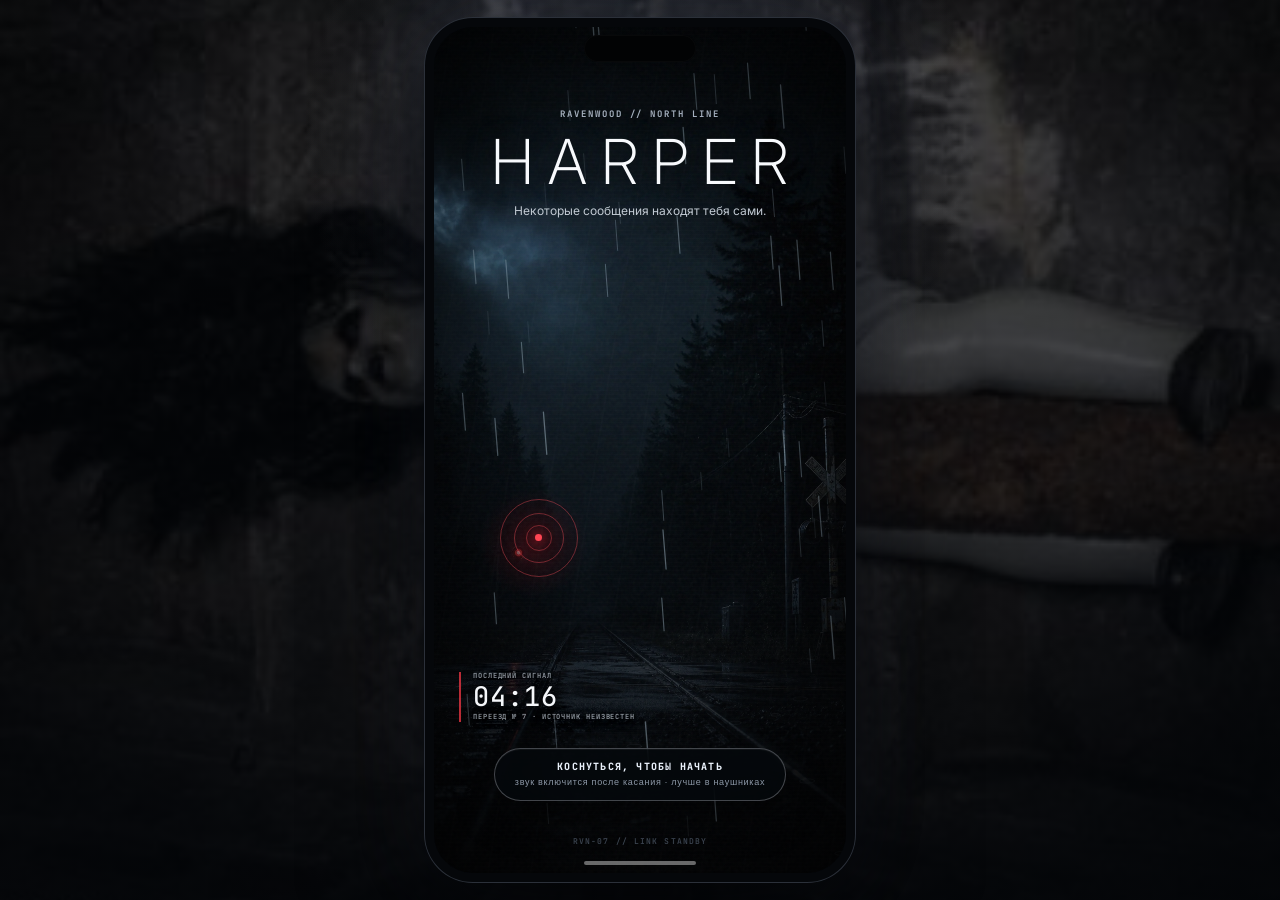
==== commit c673f833: "Separate RavenFeed avatars from post images" ====
--- a/index.html
+++ b/index.html
@@ -57,7 +57,7 @@
             container.innerHTML = '<div class="boot-error"><div class="boot-error-card"><div class="boot-error-mark">!</div><strong>Игра не запустилась</strong><p>Не открывай index.html двойным кликом. Запусти файл START_GAME.cmd — он откроет игру правильно.</p></div></div>';
         }, 3500);
     </script>
-    <script type="module" src="main.js?v=149"></script>
+    <script type="module" src="main.js?v=150"></script>
 </body>
 </html>
 
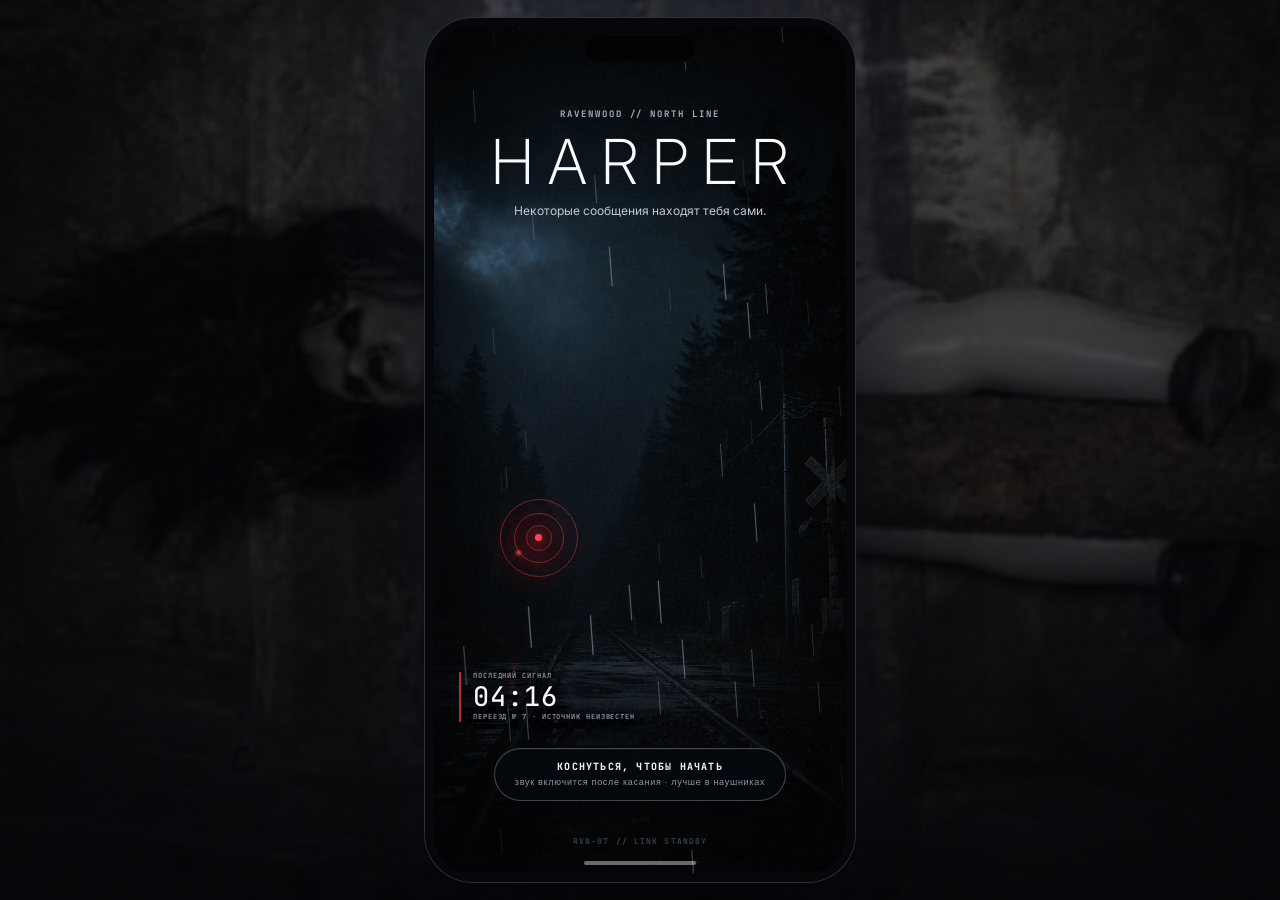
==== commit 3d1d4440: "Fix RavenFeed profile header overlap" ====
--- a/index.html
+++ b/index.html
@@ -14,7 +14,7 @@
     <link rel="preconnect" href="https://fonts.googleapis.com">
     <link rel="preconnect" href="https://fonts.gstatic.com" crossorigin>
     <link href="https://fonts.googleapis.com/css2?family=Inter:wght@300;400;500;600;700;800;900&family=JetBrains+Mono:wght@400;700&display=swap" rel="stylesheet">
-    <link rel="stylesheet" href="index.css?v=144">
+    <link rel="stylesheet" href="index.css?v=145">
 </head>
 <body>
     <div id="app">
@@ -57,7 +57,7 @@
             container.innerHTML = '<div class="boot-error"><div class="boot-error-card"><div class="boot-error-mark">!</div><strong>Игра не запустилась</strong><p>Не открывай index.html двойным кликом. Запусти файл START_GAME.cmd — он откроет игру правильно.</p></div></div>';
         }, 3500);
     </script>
-    <script type="module" src="main.js?v=150"></script>
+    <script type="module" src="main.js?v=151"></script>
 </body>
 </html>
 
--- a/index.css
+++ b/index.css
@@ -138,7 +138,8 @@
 .rf-people-grid small { overflow:hidden; text-overflow:ellipsis; color:#758197; font-size:10px; }
 .rf-people-grid.pulse { animation:rfPulse .45s ease; }
 .rf-profile { min-height:100%; background:#070a10; color:#edf2f8; animation:rfPostIn .3s ease both; }
-.rf-profile>header { position:sticky; top:0; z-index:3; display:flex; align-items:center; gap:12px; padding:12px 16px; background:rgba(7,10,16,.92); border-bottom:1px solid #1c2431; backdrop-filter:blur(18px); }
+.rf-profile>header { position:sticky; top:0; z-index:3; display:flex; align-items:flex-end; gap:12px; min-height:96px; padding:40px 16px 10px; background:rgba(7,10,16,.94); border-bottom:1px solid #1c2431; backdrop-filter:blur(18px); }
+.rf-profile>header>strong { min-width:0; padding-bottom:11px; overflow:hidden; color:#f4f7fb; font-size:14px; text-overflow:ellipsis; white-space:nowrap; }
 .rf-profile-hero { height:235px; background:#101621; overflow:hidden; }
 .rf-profile-hero img { width:100%; height:100%; object-fit:cover; }
 .rf-profile-card { position:relative; margin-top:-34px; padding:0 18px 20px; background:linear-gradient(180deg,transparent 0,#070a10 35px); }
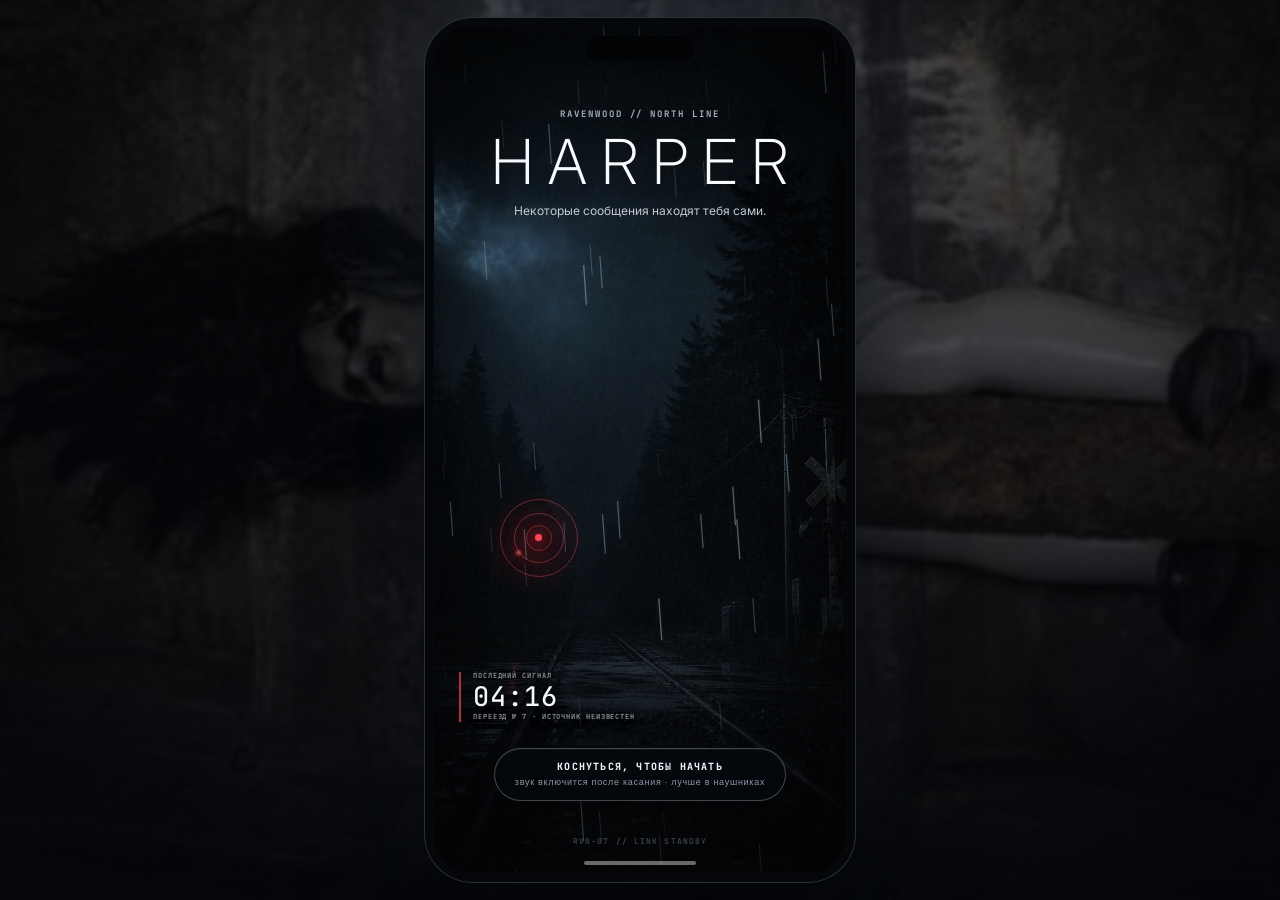
==== commit 8a5f6184: "Fix episode flow and add Olivia city walk" ====
--- a/index.html
+++ b/index.html
@@ -57,7 +57,7 @@
             container.innerHTML = '<div class="boot-error"><div class="boot-error-card"><div class="boot-error-mark">!</div><strong>Игра не запустилась</strong><p>Не открывай index.html двойным кликом. Запусти файл START_GAME.cmd — он откроет игру правильно.</p></div></div>';
         }, 3500);
     </script>
-    <script type="module" src="main.js?v=151"></script>
+    <script type="module" src="main.js?v=154"></script>
 </body>
 </html>
 
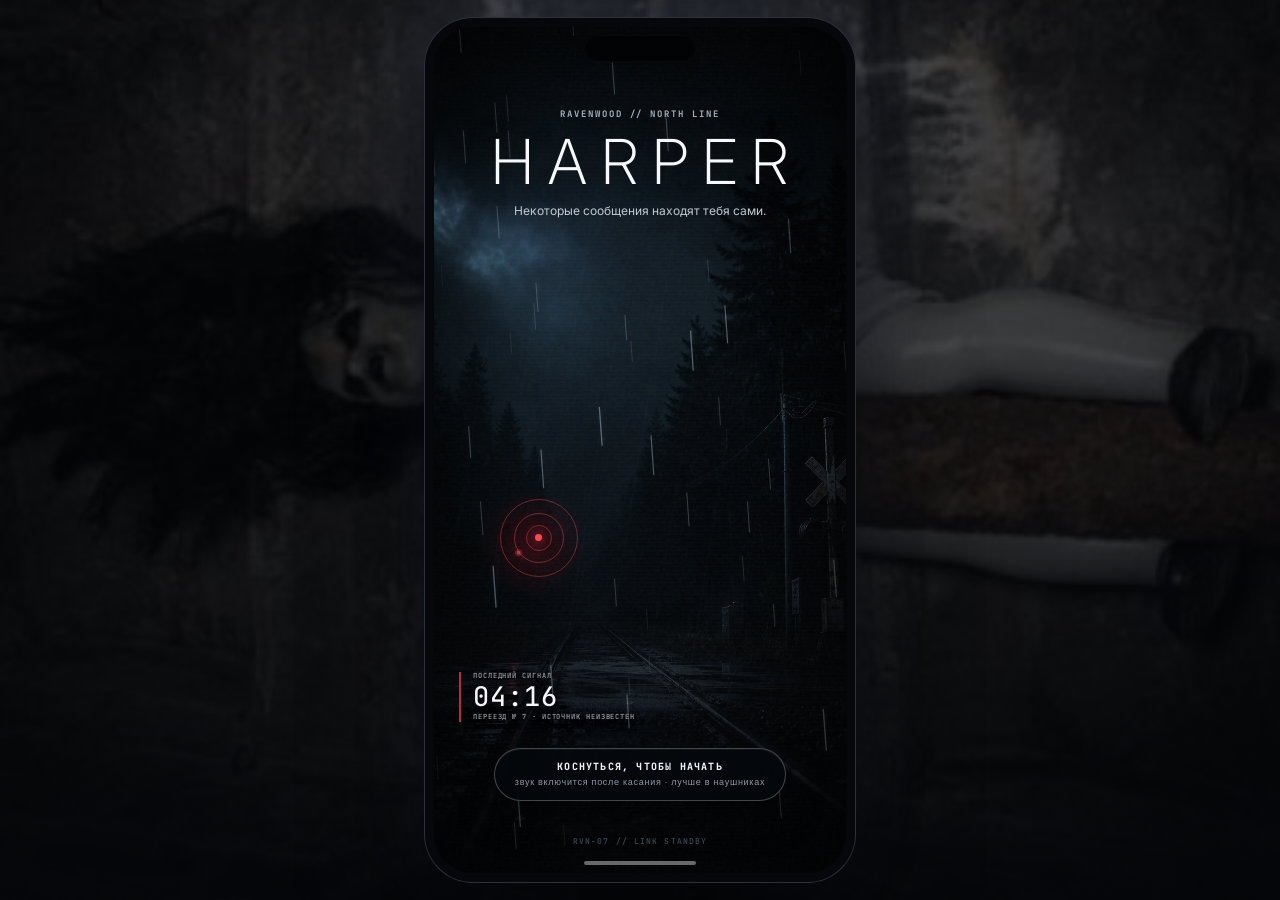
==== commit 7f178fa8: "Fix episode one RavenFeed finale" ====
--- a/index.html
+++ b/index.html
@@ -57,7 +57,7 @@
             container.innerHTML = '<div class="boot-error"><div class="boot-error-card"><div class="boot-error-mark">!</div><strong>Игра не запустилась</strong><p>Не открывай index.html двойным кликом. Запусти файл START_GAME.cmd — он откроет игру правильно.</p></div></div>';
         }, 3500);
     </script>
-    <script type="module" src="main.js?v=154"></script>
+    <script type="module" src="main.js?v=155"></script>
 </body>
 </html>
 
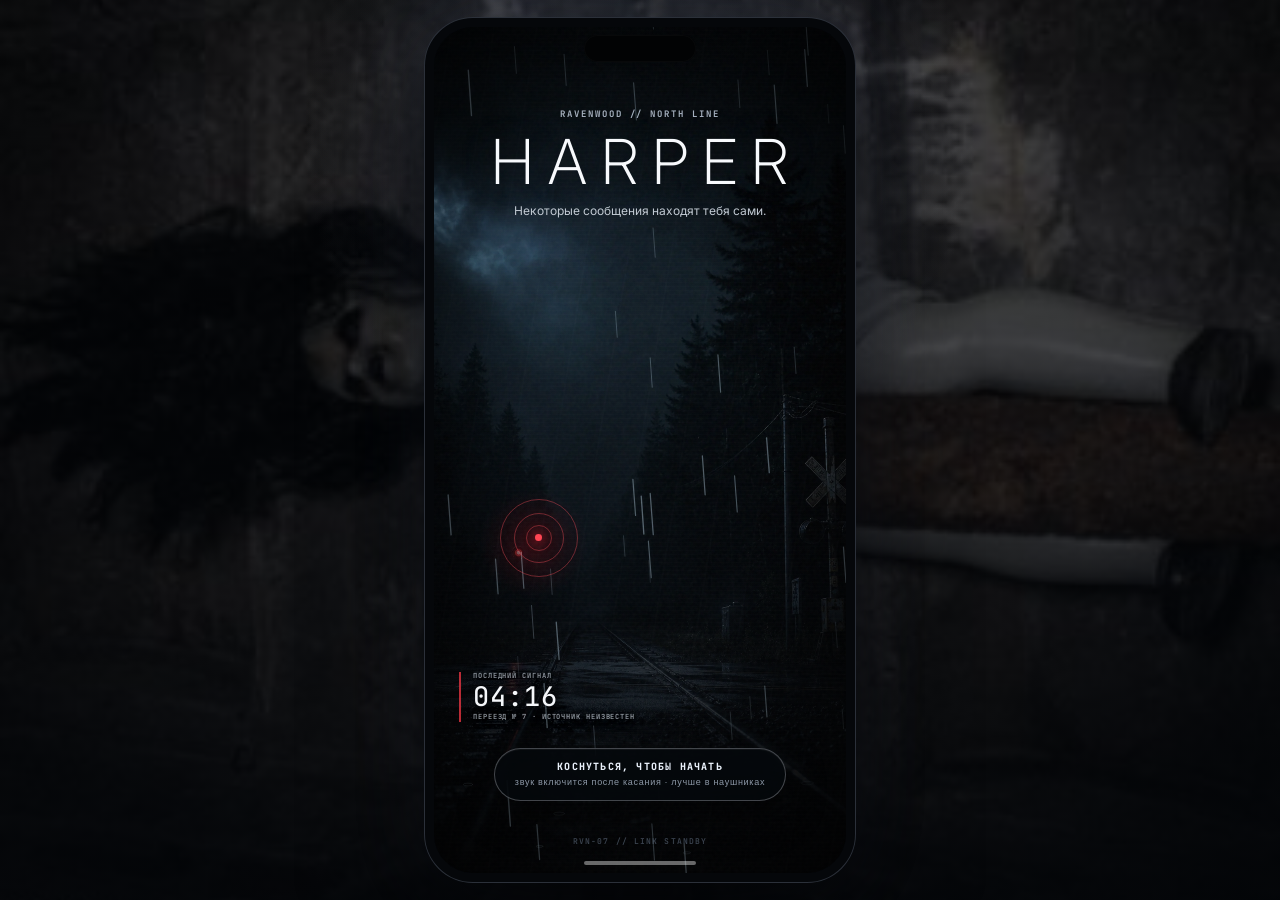
==== commit 31492db2: "Fix episode two evidence handoff" ====
--- a/index.html
+++ b/index.html
@@ -57,7 +57,7 @@
             container.innerHTML = '<div class="boot-error"><div class="boot-error-card"><div class="boot-error-mark">!</div><strong>Игра не запустилась</strong><p>Не открывай index.html двойным кликом. Запусти файл START_GAME.cmd — он откроет игру правильно.</p></div></div>';
         }, 3500);
     </script>
-    <script type="module" src="main.js?v=155"></script>
+    <script type="module" src="main.js?v=157"></script>
 </body>
 </html>
 
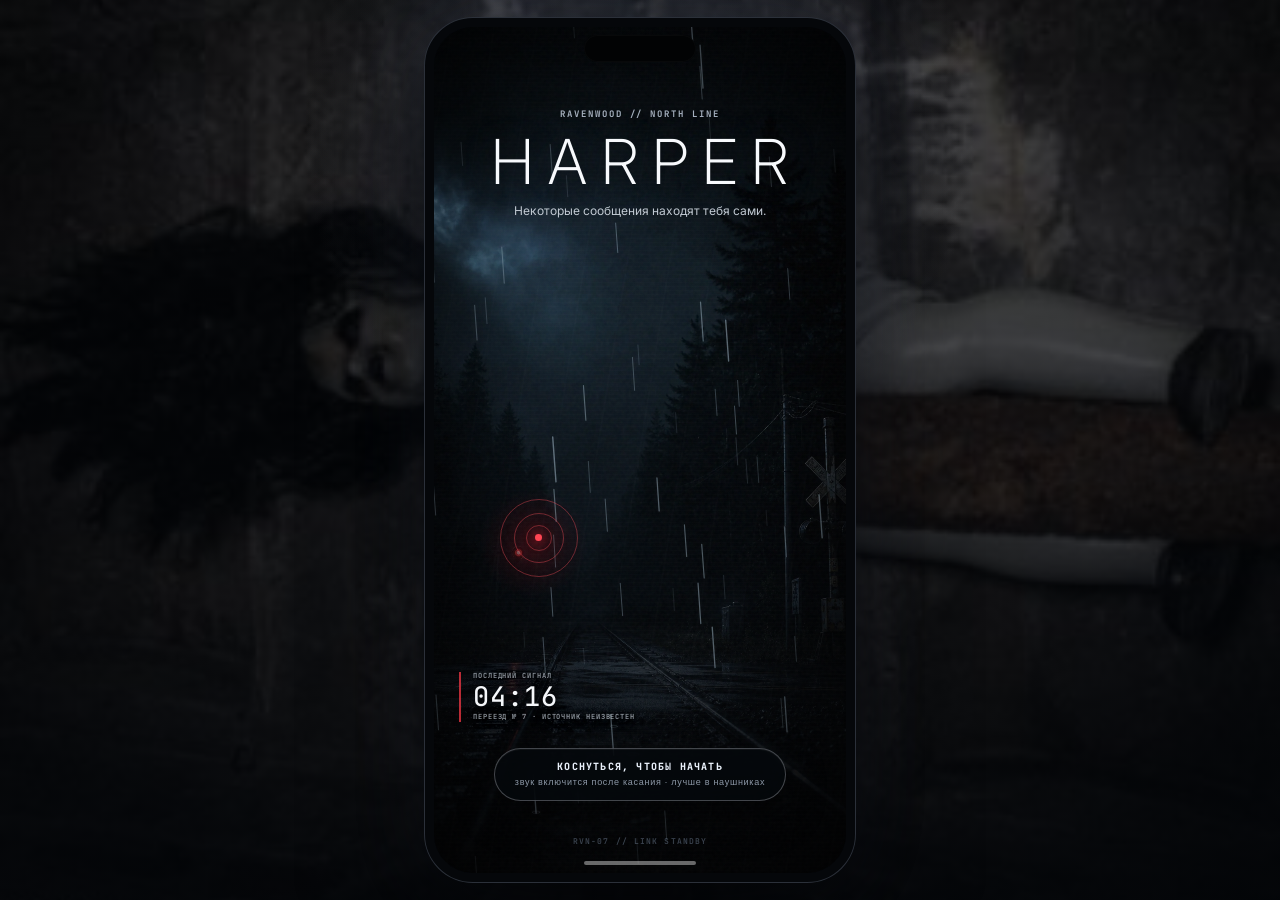
==== commit 04edc4b5: "Recover stalled police evidence prompt" ====
--- a/index.html
+++ b/index.html
@@ -57,7 +57,7 @@
             container.innerHTML = '<div class="boot-error"><div class="boot-error-card"><div class="boot-error-mark">!</div><strong>Игра не запустилась</strong><p>Не открывай index.html двойным кликом. Запусти файл START_GAME.cmd — он откроет игру правильно.</p></div></div>';
         }, 3500);
     </script>
-    <script type="module" src="main.js?v=157"></script>
+    <script type="module" src="main.js?v=158"></script>
 </body>
 </html>
 
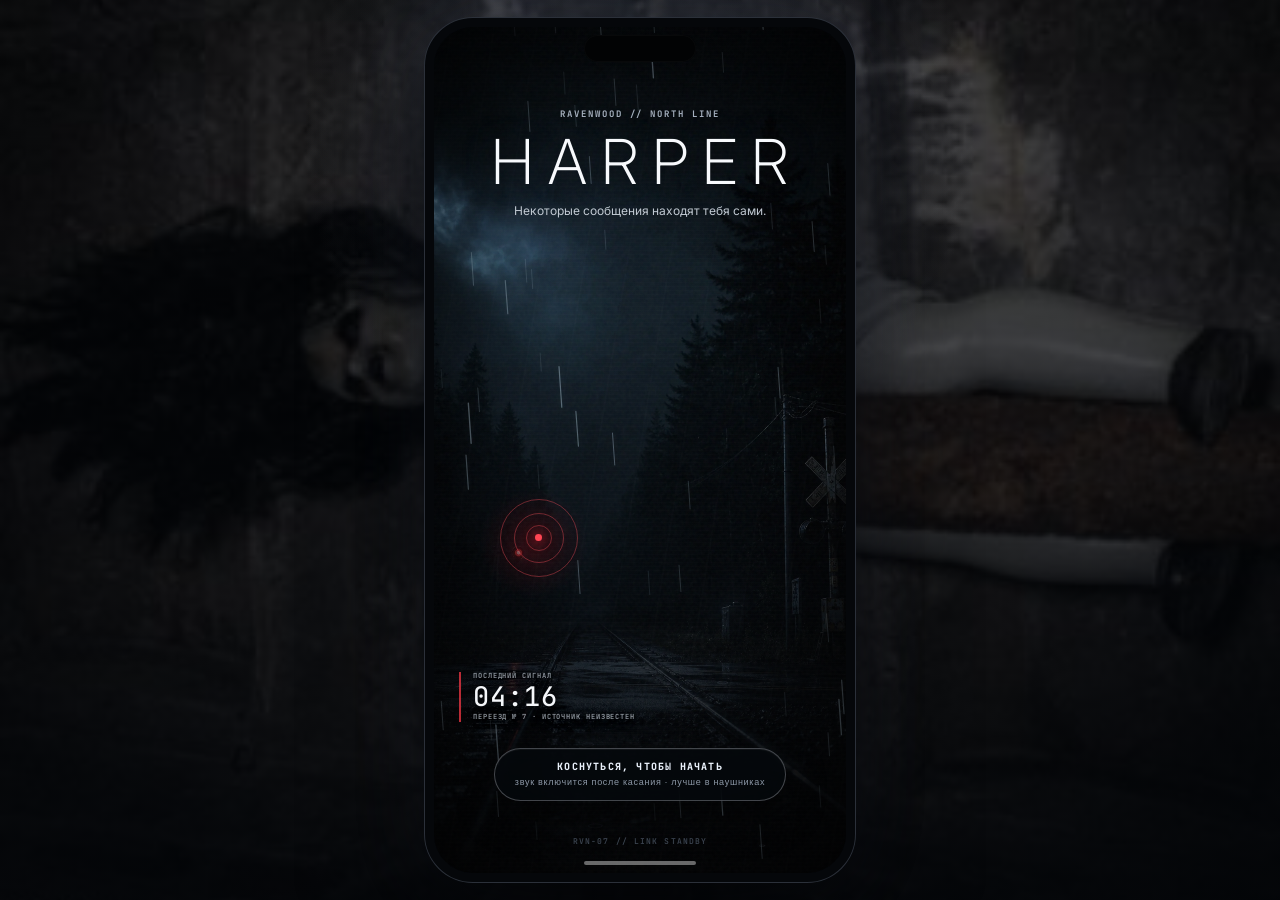
==== commit 1a34ba6d: "Fix RavenFeed controls and attachment navigation" ====
--- a/index.html
+++ b/index.html
@@ -57,7 +57,7 @@
             container.innerHTML = '<div class="boot-error"><div class="boot-error-card"><div class="boot-error-mark">!</div><strong>Игра не запустилась</strong><p>Не открывай index.html двойным кликом. Запусти файл START_GAME.cmd — он откроет игру правильно.</p></div></div>';
         }, 3500);
     </script>
-    <script type="module" src="main.js?v=158"></script>
+    <script type="module" src="main.js?v=162"></script>
 </body>
 </html>
 
